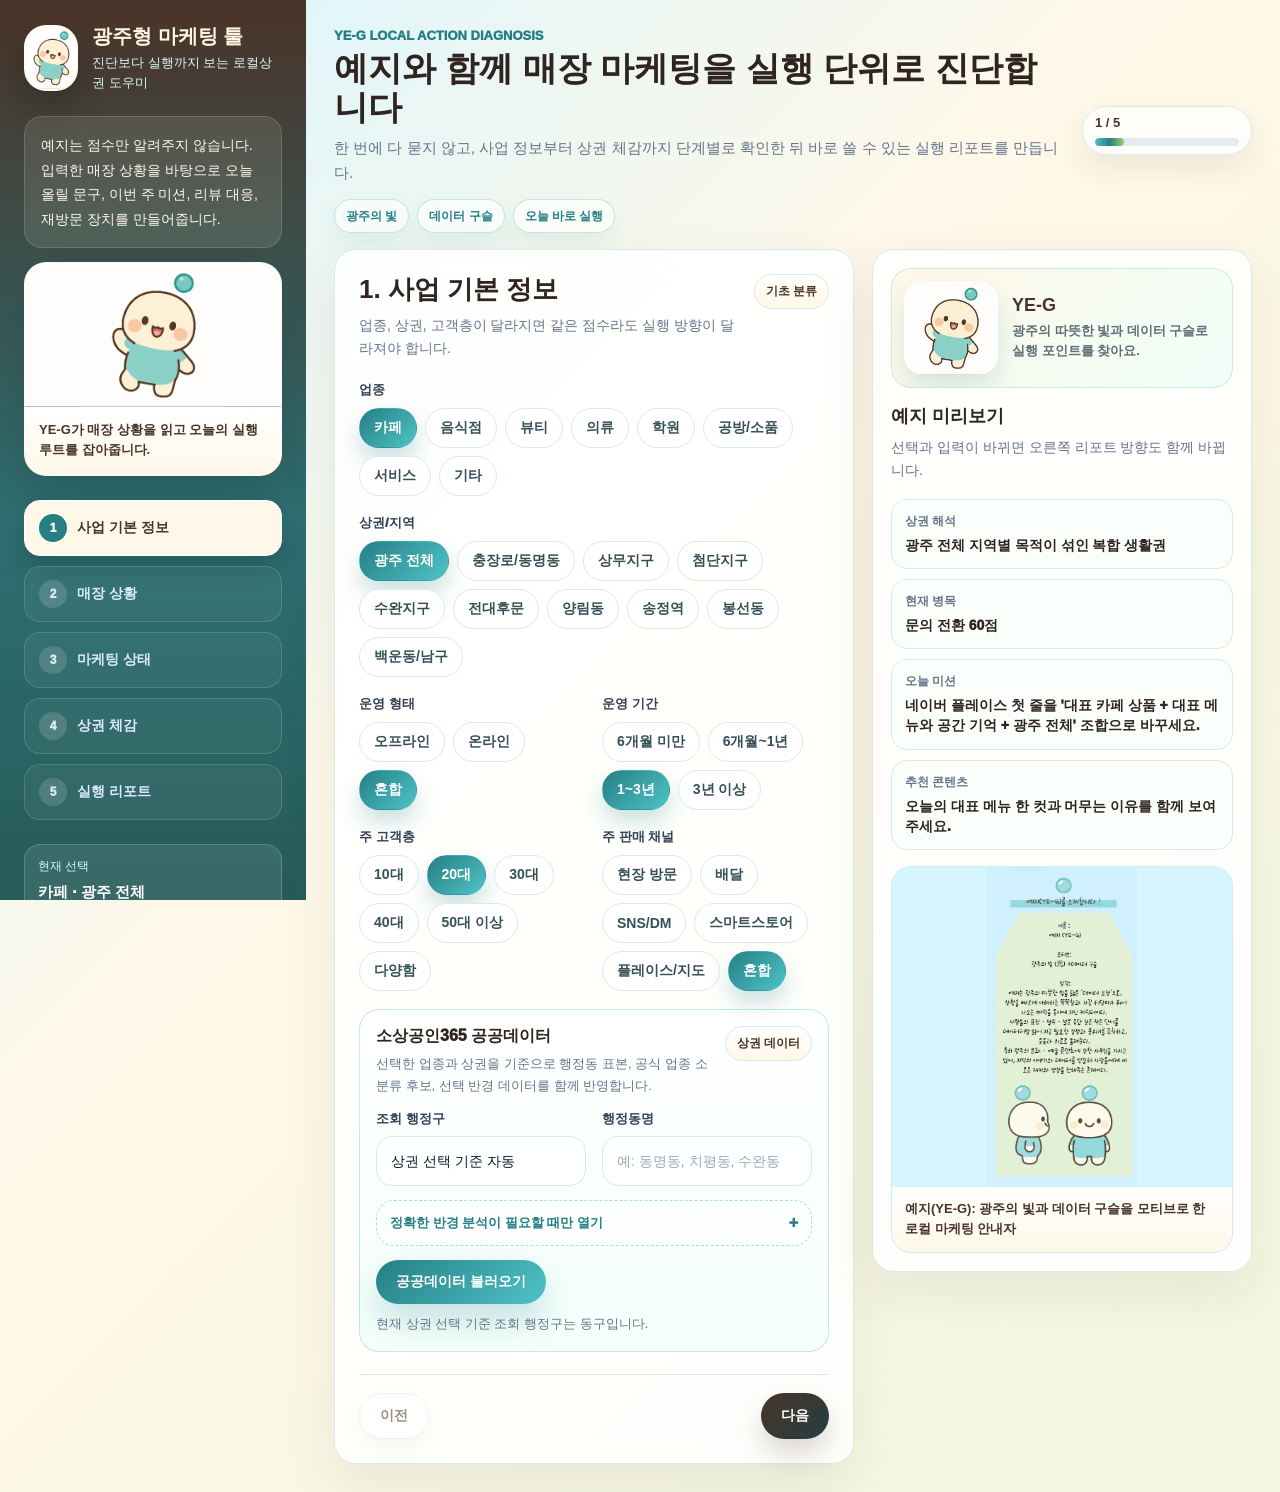
==== index.html @ 416a8399 "index.html" ====
<!DOCTYPE html>
<html lang="ko">
<head>
  <meta charset="UTF-8" />
  <meta name="viewport" content="width=device-width, initial-scale=1.0" />
  <title>예지 로컬 마케팅 진단</title>
  <style>
    :root{
      --ink:#2f241f;
      --text:#3a302b;
      --muted:#667982;
      --line:#d7ebea;
      --soft:#f9fffb;
      --soft2:#eaf7df;
      --accent:#4fc3c7;
      --accent-dark:#257f85;
      --cream:#fff1d5;
      --cream2:#fff8e8;
      --mint:#dff3ce;
      --sky:#d7f5ff;
      --brown:#4a3328;
      --peach:#ffd1ad;
      --blue:#2d6cdf;
      --green:#15803d;
      --amber:#b45309;
      --white:#ffffff;
    }
    *{box-sizing:border-box}
    html{scroll-behavior:smooth}
    body{
      margin:0;
      font-family:-apple-system,BlinkMacSystemFont,"Apple SD Gothic Neo","Pretendard","Noto Sans KR",sans-serif;
      color:var(--text);
      background:linear-gradient(135deg, var(--sky) 0%, var(--cream2) 42%, #f1f8df 100%);
    }
    button,input,textarea,select{font:inherit}
    button{cursor:pointer}
    .app{min-height:100vh;display:grid;grid-template-columns:306px 1fr}
    .side{
      position:sticky;
      top:0;
      height:100vh;
      padding:24px;
      background:linear-gradient(180deg, #4a3328 0%, #2d6f72 58%, #265b58 100%);
      color:#fff;
      overflow:auto;
    }
    .brand{display:flex;gap:14px;align-items:center}
    .avatar{
      width:66px;height:66px;border-radius:22px;
      display:grid;place-items:center;
      background:var(--cream);color:var(--brown);
      font-weight:950;font-size:18px;
      box-shadow:0 14px 34px rgba(0,0,0,.24);
      overflow:hidden;
      border:2px solid rgba(255,255,255,.72);
      position:relative;
    }
    .avatar img{width:100%;height:100%;object-fit:cover;object-position:center}
    .avatar span{position:absolute;width:1px;height:1px;overflow:hidden;clip:rect(0,0,0,0)}
    .brand-title{font-size:20px;font-weight:950;line-height:1.25;color:#fff7df}
    .brand-sub{margin-top:4px;color:#d9f9f7;font-size:13px;line-height:1.5}
    .side-note{
      margin-top:24px;
      padding:16px;
      border:1px solid rgba(255,255,255,.14);
      border-radius:18px;
      background:rgba(255,248,232,.1);
      color:#fff8e8;
      font-size:14px;
      line-height:1.75;
    }
    .side-character{
      margin-top:14px;
      border-radius:22px;
      background:rgba(255,255,255,.92);
      border:1px solid rgba(255,255,255,.58);
      box-shadow:0 18px 42px rgba(25,45,44,.2);
      overflow:hidden;
    }
    .side-character img{
      display:block;
      width:100%;
      aspect-ratio:16 / 9;
      object-fit:cover;
      object-position:center;
      background:var(--cream2);
    }
    .side-character-caption{
      padding:13px 14px 15px;
      color:var(--brown);
      font-size:13px;
      line-height:1.55;
      font-weight:850;
      background:linear-gradient(180deg, #fff, var(--cream2));
    }
    .steps{margin-top:24px;display:grid;gap:10px}
    .step-tab{
      width:100%;
      border:1px solid rgba(255,255,255,.14);
      background:rgba(255,255,255,.05);
      color:#dbeafe;
      border-radius:16px;
      padding:13px 14px;
      display:flex;
      align-items:center;
      gap:10px;
      text-align:left;
      transition:transform .2s ease, background .2s ease, border-color .2s ease, box-shadow .2s ease;
    }
    .step-tab:hover{transform:translateX(4px);border-color:rgba(255,255,255,.42)}
    .step-tab.active{
      background:var(--cream2);
      color:var(--brown);
      border-color:#fff;
      box-shadow:0 14px 28px rgba(0,0,0,.16);
    }
    .step-tab.done{border-color:rgba(190,242,100,.5)}
    .step-num{
      width:28px;height:28px;border-radius:50%;
      display:grid;place-items:center;
      background:rgba(255,255,255,.14);
      font-size:12px;font-weight:950;
      flex:0 0 auto;
    }
    .step-tab.active .step-num{background:var(--accent-dark);color:#fff}
    .step-name{font-weight:900;font-size:14px}
    .side-metric{margin-top:24px;display:grid;gap:10px}
    .mini-card{
      border:1px solid rgba(255,255,255,.18);
      background:rgba(255,255,255,.09);
      border-radius:16px;
      padding:13px;
    }
    .mini-label{font-size:12px;color:#d9f9f7}
    .mini-value{margin-top:6px;font-size:15px;font-weight:950;line-height:1.45}
    .main{padding:28px;min-width:0}
    .topbar{
      display:flex;
      align-items:center;
      justify-content:space-between;
      gap:16px;
      margin-bottom:16px;
    }
    .eyebrow{font-size:13px;font-weight:950;color:var(--accent-dark)}
    h1,h2,h3,p{margin:0}
    h1{margin-top:6px;font-size:34px;line-height:1.16;letter-spacing:0;color:var(--ink)}
    .top-desc{margin-top:8px;color:#64748b;line-height:1.65;font-size:15px}
    .hero-tags{margin-top:14px;display:flex;gap:8px;flex-wrap:wrap}
    .hero-tag{
      display:inline-flex;
      align-items:center;
      min-height:34px;
      border-radius:999px;
      border:1px solid rgba(79,195,199,.34);
      background:rgba(255,255,255,.58);
      color:var(--accent-dark);
      padding:7px 11px;
      font-size:12px;
      font-weight:950;
      box-shadow:0 10px 22px rgba(37,127,133,.08);
    }
    .progress{
      min-width:170px;
      border:1px solid var(--line);
      border-radius:999px;
      background:rgba(255,255,255,.78);
      padding:8px 12px;
      color:var(--brown);
      font-size:13px;
      font-weight:900;
      box-shadow:0 14px 30px rgba(47,36,31,.08);
    }
    .bar{height:8px;background:#e5eaf2;border-radius:999px;overflow:hidden;margin-top:8px}
    .fill{
      height:100%;
      background:linear-gradient(90deg, var(--accent), var(--accent-dark), #9ccf73);
      border-radius:999px;
      transition:width .32s cubic-bezier(.2,.8,.2,1);
    }
    .stage{
      display:grid;
      grid-template-columns:minmax(0,1fr) 380px;
      gap:18px;
      align-items:start;
    }
    .panel{
      background:rgba(255,255,255,.88);
      border:1px solid var(--line);
      border-radius:22px;
      box-shadow:0 22px 54px rgba(47,36,31,.08);
      backdrop-filter:blur(14px);
    }
    .step-card{padding:24px}
    .step-card.page-pop{animation:panelPop .32s cubic-bezier(.2,.8,.2,1)}
    .step-page.from-forward{animation:stepForward .34s cubic-bezier(.2,.8,.2,1) both}
    .step-page.from-back{animation:stepBack .34s cubic-bezier(.2,.8,.2,1) both}
    .step-head{display:flex;align-items:flex-start;justify-content:space-between;gap:18px;margin-bottom:20px}
    .step-title{font-size:26px;line-height:1.2;letter-spacing:0;color:var(--ink)}
    .step-copy{margin-top:8px;color:#64748b;line-height:1.7;font-size:14px}
    .pill{
      display:inline-flex;align-items:center;justify-content:center;
      border:1px solid var(--line);
      border-radius:999px;
      background:linear-gradient(180deg, #fff, var(--cream2));
      color:var(--brown);
      padding:8px 11px;
      font-size:12px;
      font-weight:900;
      white-space:nowrap;
    }
    .grid{display:grid;grid-template-columns:1fr 1fr;gap:16px}
    .group{margin-top:18px}
    .group:first-child{margin-top:0}
    .label{font-size:13px;font-weight:950;color:#334155;margin-bottom:9px}
    .choices{display:flex;gap:8px;flex-wrap:wrap}
    .chip{
      border:1px solid var(--line);
      background:#fff;
      color:#365057;
      border-radius:999px;
      padding:10px 14px;
      font-size:14px;
      font-weight:900;
      transition:transform .18s ease, border-color .18s ease, background .18s ease, color .18s ease, box-shadow .18s ease;
    }
    .chip:hover{transform:translateY(-2px);border-color:var(--accent)}
    .chip.active{
      background:linear-gradient(135deg, var(--accent-dark), var(--accent));
      color:#fff;
      border-color:transparent;
      box-shadow:0 12px 22px rgba(37,127,133,.24);
    }
    .field{display:grid;gap:8px}
    .field.full{grid-column:1 / -1}
    .field label{font-size:13px;font-weight:950;color:#334155}
    .field input,.field textarea,.field select{
      width:100%;
      border:1px solid var(--line);
      border-radius:16px;
      color:#111827;
      background:rgba(255,255,255,.9);
      padding:13px 14px;
      outline:none;
      line-height:1.6;
      font-size:14px;
    }
    .field select{appearance:none}
    .field textarea{min-height:106px;resize:vertical}
    .field input:focus,.field textarea:focus,.field select:focus{border-color:var(--accent);box-shadow:0 0 0 4px rgba(79,195,199,.14)}
    .field input::placeholder,.field textarea::placeholder{color:#9aa8bb}
    .market-panel{
      grid-column:1 / -1;
      border:1px solid rgba(79,195,199,.34);
      border-radius:20px;
      background:linear-gradient(180deg, #fff, #f4fffb);
      padding:16px;
      display:grid;
      gap:14px;
    }
    .market-head{
      display:flex;
      justify-content:space-between;
      align-items:flex-start;
      gap:14px;
    }
    .market-title{font-size:16px;font-weight:950;color:var(--ink)}
    .market-copy{margin-top:6px;color:#64748b;font-size:13px;line-height:1.65}
    .market-actions{display:flex;gap:10px;align-items:center;flex-wrap:wrap}
    .market-status{color:#64748b;font-size:13px;line-height:1.6}
    .market-summary{
      display:none;
      border:1px solid var(--line);
      border-radius:18px;
      background:#fff;
      padding:14px;
    }
    .market-summary.show{display:block}
    .market-stats{display:grid;grid-template-columns:repeat(4,1fr);gap:10px}
    .market-stat{
      border:1px solid var(--line);
      border-radius:16px;
      padding:12px;
      background:#fbfffb;
    }
    .market-stat .k{font-size:12px;color:#64748b;font-weight:850}
    .market-stat .v{margin-top:5px;color:var(--ink);font-size:18px;font-weight:950}
    .market-detail{margin-top:12px;color:#334155;font-size:13px;line-height:1.75}
    .market-tags{margin-top:10px;display:flex;gap:8px;flex-wrap:wrap}
    .market-tag{
      border:1px solid rgba(79,195,199,.36);
      border-radius:999px;
      background:#effdf9;
      color:#275c61;
      padding:7px 10px;
      font-size:12px;
      font-weight:900;
    }
    .advanced-market{
      border:1px dashed rgba(79,195,199,.5);
      border-radius:18px;
      background:rgba(255,255,255,.62);
      padding:13px;
    }
    .advanced-market summary{
      cursor:pointer;
      color:var(--accent-dark);
      font-size:13px;
      font-weight:950;
      list-style:none;
    }
    .advanced-market summary::-webkit-details-marker{display:none}
    .advanced-market summary::after{content:"+";float:right;font-size:16px}
    .advanced-market[open] summary::after{content:"-"}
    .advanced-market .grid{margin-top:12px}
    .question-list{display:grid;gap:12px}
    .question{
      border:1px solid var(--line);
      border-radius:18px;
      padding:16px;
      background:linear-gradient(180deg, #fff, #fbfffb);
      transition:transform .18s ease, box-shadow .18s ease, border-color .18s ease;
    }
    .question:hover{transform:translateY(-2px);border-color:rgba(79,195,199,.52);box-shadow:0 12px 24px rgba(37,127,133,.08)}
    .question p{font-weight:900;color:var(--ink);font-size:14px;line-height:1.55}
    .scale{display:grid;grid-template-columns:repeat(5,1fr);gap:8px;margin-top:12px}
    .scale button{
      border:1px solid var(--line);
      border-radius:14px;
      background:#fbfffb;
      color:#475569;
      padding:10px 6px;
      font-size:12px;
      font-weight:850;
      transition:transform .16s ease, background .16s ease, color .16s ease, border-color .16s ease;
    }
    .scale button:hover{transform:translateY(-2px);border-color:var(--accent)}
    .scale .n{display:block;font-size:16px;color:var(--ink);font-weight:950;margin-bottom:3px}
    .scale button.active{background:var(--brown);border-color:var(--brown);color:#fff}
    .scale button.active .n{color:#fff}
    .nav{
      margin-top:22px;
      display:flex;
      justify-content:space-between;
      gap:10px;
      border-top:1px solid var(--line);
      padding-top:18px;
    }
    .btn{
      border:none;
      border-radius:999px;
      padding:13px 20px;
      background:linear-gradient(135deg, var(--brown), #243f42);
      color:#fff;
      font-weight:950;
      font-size:14px;
      box-shadow:0 14px 28px rgba(74,51,40,.2);
      transition:transform .18s ease, box-shadow .18s ease, filter .18s ease;
    }
    .btn:hover{transform:translateY(-2px);box-shadow:0 18px 34px rgba(37,127,133,.2);filter:saturate(1.05)}
    .btn:active{transform:translateY(0) scale(.98)}
    .btn.secondary{background:#fff;color:var(--brown);border:1px solid var(--line);box-shadow:0 10px 24px rgba(47,36,31,.08)}
    .btn.blue{background:linear-gradient(135deg, var(--accent-dark), var(--accent));box-shadow:0 16px 34px rgba(37,127,133,.24)}
    .btn:disabled{opacity:.55;cursor:not-allowed}
    .preview{position:sticky;top:26px;padding:18px}
    .preview-character{
      display:grid;
      grid-template-columns:94px 1fr;
      gap:14px;
      align-items:center;
      padding:12px;
      border-radius:20px;
      background:linear-gradient(135deg, var(--cream2), #f0fff9);
      border:1px solid rgba(79,195,199,.28);
      margin-bottom:16px;
      overflow:hidden;
    }
    .preview-character img{
      width:94px;
      height:94px;
      border-radius:20px;
      object-fit:cover;
      background:#fff;
      box-shadow:0 14px 28px rgba(37,127,133,.16);
      animation:yejiFloat 3.2s ease-in-out infinite;
    }
    .preview-character strong{display:block;color:var(--brown);font-size:18px}
    .preview-character span{display:block;margin-top:5px;color:#5d6f75;font-size:13px;line-height:1.55;font-weight:800}
    .preview h3{font-size:18px;color:var(--ink)}
    .preview p{margin-top:8px;color:#64748b;font-size:14px;line-height:1.65}
    .preview-list{margin-top:16px;display:grid;gap:10px}
    .preview-item{
      border:1px solid var(--line);
      background:#fbfffb;
      border-radius:16px;
      padding:13px;
      transition:transform .18s ease, border-color .18s ease, background .18s ease;
    }
    .preview-item:hover{transform:translateY(-2px);border-color:var(--accent);background:#fff}
    .preview-item .k{font-size:12px;color:#64748b;font-weight:850}
    .preview-item .v{margin-top:5px;font-size:14px;color:var(--ink);font-weight:950;line-height:1.45}
    .intro-shot{
      margin-top:16px;
      border-radius:20px;
      overflow:hidden;
      border:1px solid rgba(79,195,199,.28);
      background:#fff;
    }
    .intro-shot img{
      display:block;
      width:100%;
      height:320px;
      object-fit:contain;
      object-position:center;
      background:#d7f5ff;
    }
    .intro-shot-caption{
      padding:12px 13px;
      background:linear-gradient(180deg, #fff, var(--cream2));
      color:var(--brown);
      font-size:13px;
      font-weight:900;
      line-height:1.55;
    }
    .result-wrap{display:grid;gap:14px}
    .result-hero{
      background:linear-gradient(135deg, #4a3328 0%, #277a7e 100%);
      color:#fff;
      border-radius:22px;
      padding:22px;
      display:grid;
      grid-template-columns:1fr auto auto;
      gap:18px;
      align-items:start;
      overflow:hidden;
    }
    .result-label{font-size:13px;color:#d8ffff;font-weight:850}
    .result-type{margin-top:8px;font-size:30px;font-weight:950;letter-spacing:0;line-height:1.2}
    .result-summary{margin-top:10px;color:#fff8e8;line-height:1.75;font-size:15px}
    .result-character{
      width:118px;
      height:118px;
      border-radius:26px;
      object-fit:cover;
      background:#fff;
      border:2px solid rgba(255,255,255,.5);
      box-shadow:0 18px 40px rgba(0,0,0,.2);
      animation:yejiFloat 3.4s ease-in-out infinite;
    }
    .scorebox{
      min-width:112px;
      border:1px solid rgba(255,255,255,.16);
      border-radius:20px;
      padding:14px;
      text-align:center;
      background:rgba(255,248,232,.14);
    }
    .scorebox .small{font-size:12px;color:#cbd5e1}
    .scorebox .big{font-size:36px;font-weight:950;margin-top:4px}
    .report-grid{display:grid;grid-template-columns:1fr 1fr;gap:14px}
    .report-card{
      border:1px solid var(--line);
      border-radius:20px;
      background:rgba(255,255,255,.9);
      padding:18px;
      animation:cardRise .38s ease both;
    }
    .report-card.full{grid-column:1 / -1}
    .report-title{font-size:16px;font-weight:950;color:var(--ink)}
    .report-body{margin-top:10px;color:#334155;font-size:14px;line-height:1.85}
    .action-list{display:grid;gap:10px;margin-top:12px}
    .action{
      display:grid;
      grid-template-columns:34px 1fr;
      gap:11px;
      align-items:start;
      padding:13px;
      border-radius:16px;
      background:linear-gradient(180deg, #fff, #fbfffb);
      border:1px solid var(--line);
    }
    .num{
      width:34px;height:34px;border-radius:50%;
      display:grid;place-items:center;
      background:var(--accent-dark);color:#fff;font-weight:950;font-size:13px;
    }
    .action p{color:#334155;font-size:14px;line-height:1.7;margin:0}
    .kpi-grid{display:grid;grid-template-columns:1fr 1fr;gap:10px;margin-top:12px}
    .kpi-card{
      border:1px solid var(--line);
      border-radius:16px;
      background:linear-gradient(180deg, #fff, #fbfffb);
      padding:13px;
    }
    .kpi-card .name{font-size:14px;font-weight:950;color:var(--ink)}
    .kpi-card .desc{margin-top:6px;font-size:12px;line-height:1.55;color:#64748b}
    .copy-box{
      margin-top:10px;
      border:1px solid rgba(79,195,199,.34);
      background:#effdf9;
      color:#275c61;
      border-radius:16px;
      padding:14px;
      font-size:14px;
      line-height:1.75;
      white-space:pre-line;
    }
    .ai-output{
      margin-top:14px;
      border:1px solid var(--line);
      border-radius:18px;
      background:#fbfffb;
      padding:16px;
      color:#334155;
      font-size:14px;
      line-height:1.85;
      white-space:pre-line;
    }
    .ai-output:empty{display:none}
    .ai-status{margin-top:10px;color:#64748b;font-size:13px;line-height:1.6}
    .report-actions{
      display:flex;
      gap:10px;
      flex-wrap:wrap;
      align-items:center;
      margin:14px 0;
    }
    .report-output-mode{
      display:flex;
      align-items:center;
      gap:8px;
      border:1px solid var(--line);
      border-radius:999px;
      background:#fff;
      padding:8px 10px 8px 14px;
      color:#334155;
      font-size:13px;
      font-weight:900;
    }
    .report-output-mode select{
      border:none;
      outline:none;
      background:transparent;
      color:var(--ink);
      font-weight:950;
    }
    .report-action-status{font-size:13px;color:#64748b;line-height:1.6}
    .print-report-text{display:none}
    .hidden{display:none}
    @keyframes yejiFloat{
      0%,100%{transform:translateY(0)}
      50%{transform:translateY(-7px)}
    }
    @keyframes stepForward{
      from{opacity:0;transform:translateX(18px) translateY(8px)}
      to{opacity:1;transform:translateX(0) translateY(0)}
    }
    @keyframes stepBack{
      from{opacity:0;transform:translateX(-18px) translateY(8px)}
      to{opacity:1;transform:translateX(0) translateY(0)}
    }
    @keyframes panelPop{
      0%{transform:scale(.992)}
      100%{transform:scale(1)}
    }
    @keyframes cardRise{
      from{opacity:0;transform:translateY(10px)}
      to{opacity:1;transform:translateY(0)}
    }
    @media (prefers-reduced-motion: reduce){
      *,*::before,*::after{
        animation-duration:.01ms !important;
        animation-iteration-count:1 !important;
        scroll-behavior:auto !important;
        transition-duration:.01ms !important;
      }
    }
    @media (max-width:1120px){
      .app{grid-template-columns:1fr}
      .side{position:relative;height:auto}
      .stage{grid-template-columns:1fr}
      .preview{position:relative;top:auto}
      .intro-shot img{height:260px}
    }
    @media (max-width:720px){
      .main{padding:16px}
      .topbar,.step-head,.result-hero{display:block}
      .progress,.scorebox{margin-top:14px}
      .result-character{margin-top:14px;width:96px;height:96px}
      .preview-character{grid-template-columns:78px 1fr}
      .preview-character img{width:78px;height:78px}
      .intro-shot img{height:220px}
      .grid,.report-grid,.kpi-grid,.market-stats{grid-template-columns:1fr}
      .field.full,.report-card.full{grid-column:auto}
      .scale{grid-template-columns:1fr}
      h1{font-size:26px}
      .result-type{font-size:24px}
    }
    @media print{
      body{background:#fff}
      .side,.topbar,.preview,.nav,.report-actions,.ai-status{display:none !important}
      .app,.stage{display:block}
      .main{padding:0}
      .panel,.report-card,.result-hero{box-shadow:none;border-color:#cbd5e1}
      .step-card{padding:0;border:none}
      .step-page.hidden{display:none !important}
      .result-wrap{gap:10px}
      .report-grid{grid-template-columns:1fr}
      .report-card.full,.report-card{grid-column:auto;break-inside:avoid}
      .result-character{display:none}
      body.print-text-mode .result-wrap{display:none !important}
      body.print-text-mode .print-report-text{
        display:block !important;
        white-space:pre-wrap;
        font-family:-apple-system,BlinkMacSystemFont,"Apple SD Gothic Neo","Pretendard","Noto Sans KR",sans-serif;
        color:#111827;
        font-size:13px;
        line-height:1.7;
      }
    }
  </style>
</head>
<body>
  <div class="app">
    <aside class="side">
      <div class="brand">
        <div class="avatar">
          <img src="assets/ye-g-character.gif" alt="" />
          <span>예지</span>
        </div>
        <div>
          <div class="brand-title">광주형 마케팅 툴</div>
          <div class="brand-sub">진단보다 실행까지 보는 로컬상권 도우미</div>
        </div>
      </div>
      <div class="side-note">
        예지는 점수만 알려주지 않습니다. 입력한 매장 상황을 바탕으로 오늘 올릴 문구, 이번 주 미션, 리뷰 대응, 재방문 장치를 만들어줍니다.
      </div>
      <div class="side-character">
        <img src="assets/ye-g-character.gif" alt="예지 캐릭터" />
        <div class="side-character-caption">YE-G가 매장 상황을 읽고 오늘의 실행 루트를 잡아줍니다.</div>
      </div>
      <div id="stepTabs" class="steps"></div>
      <div class="side-metric">
        <div class="mini-card">
          <div class="mini-label">현재 선택</div>
          <div id="sideProfile" class="mini-value">카페 · 광주 전체</div>
        </div>
        <div class="mini-card">
          <div class="mini-label">예상 병목</div>
          <div id="sideBottleneck" class="mini-value">브랜딩 증거 부족</div>
        </div>
      </div>
    </aside>

    <main class="main">
      <div class="topbar">
        <div>
          <div class="eyebrow">YE-G LOCAL ACTION DIAGNOSIS</div>
          <h1>예지와 함께 매장 마케팅을 실행 단위로 진단합니다</h1>
          <p class="top-desc">한 번에 다 묻지 않고, 사업 정보부터 상권 체감까지 단계별로 확인한 뒤 바로 쓸 수 있는 실행 리포트를 만듭니다.</p>
          <div class="hero-tags">
            <span class="hero-tag">광주의 빛</span>
            <span class="hero-tag">데이터 구슬</span>
            <span class="hero-tag">오늘 바로 실행</span>
          </div>
        </div>
        <div class="progress">
          <span id="progressText">1 / 5</span>
          <div class="bar"><div id="progressFill" class="fill" style="width:20%"></div></div>
        </div>
      </div>

      <div class="stage">
        <section class="panel step-card">
          <div id="stepBasic" class="step-page">
            <div class="step-head">
              <div>
                <h2 class="step-title">1. 사업 기본 정보</h2>
                <p class="step-copy">업종, 상권, 고객층이 달라지면 같은 점수라도 실행 방향이 달라져야 합니다.</p>
              </div>
              <span class="pill">기초 분류</span>
            </div>
            <div class="group">
              <div class="label">업종</div>
              <div class="choices" data-choice="industry"></div>
            </div>
            <div class="group">
              <div class="label">상권/지역</div>
              <div class="choices" data-choice="region"></div>
            </div>
            <div class="grid group">
              <div>
                <div class="label">운영 형태</div>
                <div class="choices" data-choice="operationType"></div>
              </div>
              <div>
                <div class="label">운영 기간</div>
                <div class="choices" data-choice="businessYear"></div>
              </div>
            </div>
            <div class="grid group">
              <div>
                <div class="label">주 고객층</div>
                <div class="choices" data-choice="customerGroup"></div>
              </div>
              <div>
                <div class="label">주 판매 채널</div>
                <div class="choices" data-choice="salesChannel"></div>
              </div>
            </div>
            <div class="market-panel group">
              <div class="market-head">
                <div>
                  <div class="market-title">소상공인365 공공데이터</div>
                  <div class="market-copy">선택한 업종과 상권을 기준으로 행정동 표본, 공식 업종 소분류 후보, 선택 반경 데이터를 함께 반영합니다.</div>
                </div>
                <span class="pill">상권 데이터</span>
              </div>
              <div class="grid">
                <div class="field">
                  <label for="marketDistrict">조회 행정구</label>
                  <select id="marketDistrict">
                    <option value="auto">상권 선택 기준 자동</option>
                    <option value="동구">동구</option>
                    <option value="서구">서구</option>
                    <option value="남구">남구</option>
                    <option value="북구">북구</option>
                    <option value="광산구">광산구</option>
                  </select>
                </div>
                <div class="field">
                  <label for="marketDong">행정동명</label>
                  <input id="marketDong" type="text" placeholder="예: 동명동, 치평동, 수완동" />
                </div>
              </div>
              <details class="advanced-market">
                <summary>정확한 반경 분석이 필요할 때만 열기</summary>
                <div class="grid">
                  <div class="field">
                    <label for="marketLongitude">경도</label>
                    <input id="marketLongitude" type="text" inputmode="decimal" placeholder="예: 126.9231" />
                  </div>
                  <div class="field">
                    <label for="marketLatitude">위도</label>
                    <input id="marketLatitude" type="text" inputmode="decimal" placeholder="예: 35.1495" />
                  </div>
                  <div class="field">
                    <label for="marketRadius">반경</label>
                    <select id="marketRadius">
                      <option value="300">300m</option>
                      <option value="500" selected>500m</option>
                      <option value="1000">1km</option>
                      <option value="1500">1.5km</option>
                    </select>
                  </div>
                </div>
              </details>
              <div class="market-actions">
                <button id="marketLoadBtn" type="button" class="btn blue">공공데이터 불러오기</button>
                <div id="marketStatus" class="market-status">Vercel 환경변수 연결 후 조회할 수 있습니다.</div>
              </div>
              <div id="marketSummary" class="market-summary"></div>
            </div>
          </div>

          <div id="stepContext" class="step-page hidden">
            <div class="step-head">
              <div>
                <h2 class="step-title">2. 매장 상황 입력</h2>
                <p class="step-copy">여기가 차별화의 재료입니다. 빈칸이 많으면 AI도 뻔한 조언을 할 수밖에 없습니다.</p>
              </div>
              <span class="pill">실행 재료</span>
            </div>
            <div class="grid">
              <div class="field">
                <label for="contextProduct">대표 상품/서비스</label>
                <input id="contextProduct" type="text" placeholder="예: 아인슈페너, 점심 백반, 속눈썹 펌" />
              </div>
              <div class="field">
                <label for="contextStrength">매장 강점</label>
                <input id="contextStrength" type="text" placeholder="예: 조용한 분위기, 빠른 응대, 재료 신선도" />
              </div>
              <div class="field full">
                <label for="contextProblem">지금 가장 답답한 문제</label>
                <textarea id="contextProblem" placeholder="예: 플레이스 조회는 있는데 방문이 적음, SNS 반응은 있는데 문의가 안 옴"></textarea>
              </div>
              <div class="field">
                <label for="contextCompetitor">주변 상황 체감</label>
                <select id="contextCompetitor">
                  <option value="주변 상황은 잘 모르겠어요">주변 상황은 잘 모르겠어요</option>
                  <option value="비슷한 가게가 많은 것 같아요">비슷한 가게가 많은 것 같아요</option>
                  <option value="가격 경쟁이 있는 것 같아요">가격 경쟁이 있는 것 같아요</option>
                  <option value="새 가게가 자주 생기는 것 같아요">새 가게가 자주 생기는 것 같아요</option>
                  <option value="유동인구가 줄어든 것 같아요">유동인구가 줄어든 것 같아요</option>
                  <option value="우리만의 차이가 잘 안 보여요">우리만의 차이가 잘 안 보여요</option>
                </select>
              </div>
              <div class="field">
                <label for="contextPromotion">현재 홍보 방식</label>
                <input id="contextPromotion" type="text" placeholder="예: 인스타 게시물, 네이버 플레이스, 전단지" />
              </div>
              <div class="field full">
                <label for="contextGoal">가장 바꾸고 싶은 것</label>
                <select id="contextGoal">
                  <option value="무엇부터 해야 할지 모르겠어요">무엇부터 해야 할지 모르겠어요</option>
                  <option value="방문 손님을 늘리고 싶어요">방문 손님을 늘리고 싶어요</option>
                  <option value="문의/예약을 늘리고 싶어요">문의/예약을 늘리고 싶어요</option>
                  <option value="리뷰를 늘리고 싶어요">리뷰를 늘리고 싶어요</option>
                  <option value="재방문을 늘리고 싶어요">재방문을 늘리고 싶어요</option>
                  <option value="대표 상품을 더 알리고 싶어요">대표 상품을 더 알리고 싶어요</option>
                  <option value="평일이나 비수기 매출을 보완하고 싶어요">평일이나 비수기 매출을 보완하고 싶어요</option>
                </select>
              </div>
            </div>
          </div>

          <div id="stepMarketing" class="step-page hidden">
            <div class="step-head">
              <div>
                <h2 class="step-title">3. 마케팅 상태 체크</h2>
                <p class="step-copy">검색, 콘텐츠, 전환, 리뷰, 재방문 장치가 실제로 돌아가는지 확인합니다.</p>
              </div>
              <span class="pill">마케팅 엔진</span>
            </div>
            <div id="marketingQuestions" class="question-list"></div>
          </div>

          <div id="stepLocal" class="step-page hidden">
            <div class="step-head">
              <div>
                <h2 class="step-title">4. 상권 체감 체크</h2>
                <p class="step-copy">광주 로컬상권에서는 위치, 시간대, 경쟁 밀도, 현장 가시성이 결과를 크게 바꿉니다.</p>
              </div>
              <span class="pill">로컬 맥락</span>
            </div>
            <div id="localQuestions" class="question-list"></div>
          </div>

          <div id="stepResult" class="step-page hidden">
            <div class="step-head">
              <div>
                <h2 class="step-title">5. 예지 실행 리포트</h2>
                <p class="step-copy">점수보다 중요한 것은 오늘 바로 바꿀 수 있는 문구, 미션, 지표입니다.</p>
              </div>
              <span class="pill">실행안 출력</span>
            </div>
            <div class="result-wrap">
              <div class="result-hero">
                <div>
                  <div class="result-label">예지 진단 유형</div>
                  <div id="resultType" class="result-type">로컬 증거 부족형</div>
                  <div id="resultSummary" class="result-summary">상권과 고객층에 맞는 실행 방향을 정리하는 중입니다.</div>
                  <div id="resultSegment" class="pill" style="margin-top:12px;background:rgba(255,255,255,.1);color:#fff;border-color:rgba(255,255,255,.2)">광주 전체 · 카페</div>
                </div>
                <div class="scorebox">
                  <div class="small">실행 준비도</div>
                  <div id="resultScore" class="big">0</div>
                </div>
                <img class="result-character" src="assets/ye-g-character.gif" alt="예지 캐릭터" />
              </div>
              <div class="report-actions">
                <label class="report-output-mode" for="reportExportMode">
                  출력 범위
                  <select id="reportExportMode">
                    <option value="full">전체 리포트</option>
                    <option value="action">실행안만</option>
                    <option value="ai">AI 확장 리포트</option>
                  </select>
                </label>
                <button id="printReportBtn" type="button" class="btn secondary">리포트 저장/인쇄</button>
                <button id="copyReportBtn" type="button" class="btn secondary">리포트 복사</button>
                <button id="downloadReportBtn" type="button" class="btn secondary">텍스트 다운로드</button>
                <span id="reportActionStatus" class="report-action-status"></span>
              </div>

              <div class="report-grid">
                <div class="report-card full">
                  <div class="report-title">예지의 핵심 판단</div>
                  <div id="resultInsight" class="report-body"></div>
                </div>
                <div class="report-card">
                  <div class="report-title">잡아야 할 한 줄 포지션</div>
                  <div id="positionBox" class="copy-box"></div>
                </div>
                <div class="report-card">
                  <div class="report-title">오늘 바로 쓸 문구</div>
                  <div id="copyBox" class="copy-box"></div>
                </div>
                <div class="report-card full">
                  <div class="report-title">이번 주 실행 미션</div>
                  <div id="actionsBox" class="action-list"></div>
                </div>
                <div class="report-card full">
                  <div class="report-title">추천 KPI</div>
                  <div id="kpiBox" class="kpi-grid"></div>
                </div>
                <div class="report-card full">
                  <div class="report-title">공공데이터 상권 근거</div>
                  <div id="marketResultBox" class="report-body">소상공인365 데이터를 불러오면 동일 업종 밀도와 주요 업종 분포가 여기에 반영됩니다.</div>
                </div>
                <div class="report-card full">
                  <div class="report-title">AI로 더 날카롭게 확장</div>
                  <div class="report-body">예지가 만든 실행 리포트를 바탕으로 플레이스 문구, SNS 콘텐츠, 리뷰 답글, 7일 실행표를 더 구체화합니다.</div>
                  <button id="aiGenerateBtn" type="button" class="btn blue" style="margin-top:12px">예지 AI 리포트 생성</button>
                  <div id="aiStatus" class="ai-status">Vercel API 키가 연결되어 있으면 실제 AI 리포트가 생성됩니다.</div>
                  <div id="aiOutput" class="ai-output"></div>
                </div>
              </div>
            </div>
            <pre id="printReportText" class="print-report-text"></pre>
          </div>

          <div class="nav">
            <button id="prevBtn" type="button" class="btn secondary">이전</button>
            <button id="nextBtn" type="button" class="btn">다음</button>
          </div>
        </section>

        <aside class="panel preview">
          <div class="preview-character">
            <img src="assets/ye-g-character.gif" alt="예지 캐릭터" />
            <div>
              <strong>YE-G</strong>
              <span>광주의 따뜻한 빛과 데이터 구슬로 실행 포인트를 찾아요.</span>
            </div>
          </div>
          <h3>예지 미리보기</h3>
          <p>선택과 입력이 바뀌면 오른쪽 리포트 방향도 함께 바뀝니다.</p>
          <div class="preview-list">
            <div class="preview-item">
              <div class="k">상권 해석</div>
              <div id="previewRegion" class="v">광주 전체 복합 생활권</div>
            </div>
            <div class="preview-item">
              <div class="k">현재 병목</div>
              <div id="previewBottleneck" class="v">브랜딩 증거 부족</div>
            </div>
            <div class="preview-item">
              <div class="k">오늘 미션</div>
              <div id="previewMission" class="v">대표 상품을 한 문장으로 고정하기</div>
            </div>
            <div class="preview-item">
              <div class="k">추천 콘텐츠</div>
              <div id="previewContent" class="v">대표 상품 사진 + 방문 이유</div>
            </div>
          </div>
          <div class="intro-shot">
            <img src="assets/ye-g-intro.png" alt="예지 캐릭터 소개" />
            <div class="intro-shot-caption">예지(YE-G): 광주의 빛과 데이터 구슬을 모티브로 한 로컬 마케팅 안내자</div>
          </div>
        </aside>
      </div>
    </main>
  </div>

  <script>
    const steps = [
      {id:"stepBasic", name:"사업 기본 정보"},
      {id:"stepContext", name:"매장 상황"},
      {id:"stepMarketing", name:"마케팅 상태"},
      {id:"stepLocal", name:"상권 체감"},
      {id:"stepResult", name:"실행 리포트"}
    ];

    const scaleLabels = ["약함","부족","보통","좋음","강함"];
    let currentStep = 0;
    let currentDiagnosis = null;
    let marketData = null;

    const profile = {
      industry:"카페",
      region:"광주 전체",
      operationType:"혼합",
      businessYear:"1~3년",
      customerGroup:"20대",
      salesChannel:"혼합"
    };

    const regionDistrictMap = {
      "충장로/동명동":"동구",
      "상무지구":"서구",
      "첨단지구":"광산구",
      "수완지구":"광산구",
      "전대후문":"북구",
      "양림동":"남구",
      "송정역":"광산구",
      "봉선동":"남구",
      "백운동/남구":"남구"
    };

    const regionDongMap = {
      "충장로/동명동":"동명동",
      "상무지구":"치평동",
      "첨단지구":"첨단1동",
      "수완지구":"수완동",
      "전대후문":"용봉동",
      "양림동":"양림동",
      "송정역":"송정동",
      "봉선동":"봉선동",
      "백운동/남구":"백운1동"
    };

    const choiceOptions = {
      industry:["카페","음식점","뷰티","의류","학원","공방/소품","서비스","기타"],
      region:["광주 전체","충장로/동명동","상무지구","첨단지구","수완지구","전대후문","양림동","송정역","봉선동","백운동/남구"],
      operationType:["오프라인","온라인","혼합"],
      businessYear:["6개월 미만","6개월~1년","1~3년","3년 이상"],
      customerGroup:["10대","20대","30대","40대","50대 이상","다양함"],
      salesChannel:["현장 방문","배달","SNS/DM","스마트스토어","플레이스/지도","혼합"]
    };

    const regionGuides = {
      "광주 전체": {type:"복합 생활권", audience:"지역별 고객 흐름이 다른 잠재 고객", tension:"상권별 메시지를 나누지 않으면 결과가 흐려집니다.", proof:"지역별 문의/저장/방문 전환", mission:"상권별 대표 고객을 하나로 좁혀 첫 메시지를 분리하세요.", content:"지역별 방문 이유 비교 콘텐츠"},
      "충장로/동명동": {type:"문화·보행 상권", audience:"걷다가 저장하고 비교하는 20대 방문객", tension:"예쁜 공간은 많아서 사진만으로는 기억되기 어렵습니다.", proof:"지도 저장, 사진 리뷰, SNS 저장", mission:"입구와 첫 사진에서 이 매장만의 방문 이유를 3초 안에 보이게 하세요.", content:"대표 장면 3컷 + 방문 이유 릴스"},
      "상무지구": {type:"업무·회식 상권", audience:"점심·퇴근 후 빠르게 고르는 직장인", tension:"선택 시간이 짧아 메뉴와 예약 정보가 흐리면 바로 넘어갑니다.", proof:"전화 문의, 예약 클릭, 시간대별 매출", mission:"점심/저녁/회식 중 하나를 골라 첫 문구와 메뉴 구성을 분리하세요.", content:"상황별 추천 메뉴 카드뉴스"},
      "첨단지구": {type:"직주근접 상권", audience:"근처에서 반복 이용할 이유를 찾는 직장인·주거 고객", tension:"한 번 방문보다 생활 루틴 안에 들어가는 이유가 중요합니다.", proof:"재방문 수, 퇴근 시간대 반응, 플레이스 저장", mission:"퇴근 후/주말/가족 방문 중 하나의 루틴을 잡아 혜택을 설계하세요.", content:"퇴근 후 들르는 이유 콘텐츠"},
      "수완지구": {type:"주거·가족 상권", audience:"후기와 신뢰를 보고 고르는 가족·생활 고객", tension:"신뢰 증거가 부족하면 가까워도 선택받기 어렵습니다.", proof:"만족 후기, 가족 단위 문의, 재방문 혜택 사용", mission:"가족·생활 고객이 안심할 근거를 후기와 안내 문구에 먼저 배치하세요.", content:"가족/생활 고객 후기 묶음"},
      "전대후문": {type:"대학가 상권", audience:"가격, 재미, 친구 추천에 빠르게 반응하는 학생", tension:"혜택이 약하거나 공유할 이유가 없으면 유입이 금방 식습니다.", proof:"이벤트 참여, 숏폼 반응, 친구 태그", mission:"학생이 친구에게 보낼 만한 혜택과 짧은 문구를 먼저 만드세요.", content:"친구 태그형 이벤트 숏폼"},
      "양림동": {type:"문화·관광형 상권", audience:"목적 방문과 사진 기록을 원하는 방문객", tension:"공간 이야기가 없으면 다른 감성 공간 속에 묻힙니다.", proof:"사진 리뷰, 저장 수, 대표 콘텐츠 반응", mission:"공간의 장면, 상품, 이야기를 하나의 방문 이유로 묶으세요.", content:"공간 스토리 + 대표 상품 사진"},
      "송정역": {type:"교통·방문객 상권", audience:"짧은 시간 안에 검색으로 고르는 이동 고객", tension:"빠르게 이해되지 않으면 위치가 좋아도 선택이 어렵습니다.", proof:"길찾기, 검색 후 방문, 대표 상품 판매 비중", mission:"검색 첫 화면에서 대표 상품과 소요 시간을 바로 보이게 하세요.", content:"역에서 몇 분 + 바로 먹는 대표 메뉴"},
      "봉선동": {type:"주거·교육 상권", audience:"신뢰와 지속성을 보고 고르는 학부모·가족 고객", tension:"성과와 후기 증거가 약하면 상담 전환이 어렵습니다.", proof:"상담 문의, 학부모 후기, 재등록/재방문", mission:"후기, 과정, 결과를 상담 전 한눈에 보이게 정리하세요.", content:"학부모가 궁금한 3가지 답변 콘텐츠"},
      "백운동/남구": {type:"생활밀착 상권", audience:"가까운 곳에서 편하고 익숙한 선택을 원하는 근거리 고객", tension:"현장 접근성과 쉬운 설명이 약하면 단골화가 느립니다.", proof:"전화 문의, 현장 재방문, 지역 고객 후기", mission:"전화·방문 전 고객이 바로 이해할 쉬운 안내 문구를 정비하세요.", content:"동네 고객용 쉬운 안내 콘텐츠"}
    };

    const regionLenses = {
      "광주 전체": {base:"지역별 목적이 섞인 복합 생활권", caution:"광주 전체로 말하면 고객 상황이 넓어져 실행 문구가 흐려질 수 있습니다.", scenes:["생활권","목적 방문","온라인 검색"]},
      "충장로/동명동": {base:"보행·문화·체류 목적이 섞인 중심 상권", caution:"사진 감도만 앞세우면 같은 분위기의 점포 사이에서 차이가 약해질 수 있습니다.", scenes:["친구와 방문","데이트/모임","저장 후 목적 방문"]},
      "상무지구": {base:"업무·식사·야간 모임·생활 소비가 겹치는 복합 상권", caution:"직장인 상권 하나로 단정하면 업종별 구매 목적을 놓칠 수 있습니다.", scenes:["점심/퇴근 동선","저녁 모임","업무 중 빠른 비교","주말 생활 소비"]},
      "첨단지구": {base:"직주근접·신도시 생활·직장 수요가 겹치는 상권", caution:"퇴근 고객만 보면 가족/주말/전문 서비스 수요가 빠질 수 있습니다.", scenes:["퇴근 후 루틴","주거 생활 소비","가족/주말 방문","직장인 반복 이용"]},
      "수완지구": {base:"가족·생활·외식·교육 수요가 넓게 섞인 주거 상권", caution:"가족 고객만 보면 20~30대 개인 소비와 온라인 탐색 수요가 약해질 수 있습니다.", scenes:["가족 생활 소비","주말 외식/쇼핑","개인 취향 소비","후기 기반 선택"]},
      "전대후문": {base:"대학가·청년 소비·가성비·재미가 강한 상권", caution:"학생만 보면 교직원, 인근 주민, 취향 소비 고객을 놓칠 수 있습니다.", scenes:["친구 추천","짧은 체류","가격/혜택 비교","SNS 공유"]},
      "양림동": {base:"문화 산책·목적 방문·사진 기록 수요가 강한 상권", caution:"관광형 감성만 보면 재방문과 실제 구매 전환 장치가 약해질 수 있습니다.", scenes:["산책 동선","목적 방문","사진 기록","선물/체험"]},
      "송정역": {base:"교통·이동·방문객·근거리 생활 수요가 겹치는 상권", caution:"이동 고객만 보면 동네 반복 고객과 예약형 수요가 빠질 수 있습니다.", scenes:["짧은 시간 검색","이동 전후 구매","근거리 생활 이용","대표 상품 즉시 이해"]},
      "봉선동": {base:"교육·가족·주거 생활·프리미엄 소비가 섞인 상권", caution:"학부모만 보면 개인 취향 소비와 20~30대 생활 수요가 좁아질 수 있습니다.", scenes:["가족 신뢰","교육/상담","생활 편의","품질 비교"]},
      "백운동/남구": {base:"생활밀착·근거리 재방문·동네 신뢰가 중요한 상권", caution:"동네 단골만 보면 신규 고객이 검색에서 이해할 첫 문장이 부족해질 수 있습니다.", scenes:["근거리 방문","전화 문의","반복 이용","쉬운 안내"]}
    };

    const industryRegionAngles = {
      "카페": {choice:"대표 메뉴, 머무는 시간, 사진으로 남길 장면", risk:"공간 분위기만 말하면 메뉴 선택 이유가 약해집니다."},
      "음식점": {choice:"먹는 상황, 메뉴 결정 속도, 동행 목적", risk:"맛있다는 말만 있으면 많은 음식점 사이에서 비교 기준이 약합니다."},
      "뷰티": {choice:"시술 신뢰, 상담 과정, 유지 기간", risk:"전후 사진만 앞세우면 처음 방문하는 고객의 불안이 남습니다."},
      "의류": {choice:"입을 상황, 취향, 체형/스타일 제안", risk:"상권의 유동인구보다 고객이 어떤 날 입을 옷인지가 더 중요합니다."},
      "학원": {choice:"대상 학년, 상담 신뢰, 변화 사례", risk:"지역명보다 결과와 과정이 먼저 보이지 않으면 상담 전환이 약합니다."},
      "공방/소품": {choice:"선물 목적, 체험 장면, 취향 발견", risk:"예쁜 상품만 보이면 구매/예약해야 할 이유가 약합니다."},
      "서비스": {choice:"문제 해결 사례, 전문성 증거, 상담 진입 장벽", risk:"서비스 설명이 추상적이면 문의 전환이 늦어집니다."},
      "기타": {choice:"대표 이득, 이용 상황, 반복 접점", risk:"무엇을 얻는지 한 문장으로 보이지 않으면 선택이 미뤄집니다."}
    };

    const customerAngles = {
      "10대":"친구 추천, 가격 체감, 짧은 영상 반응",
      "20대":"취향 표현, 저장 가치, SNS 공유",
      "30대":"시간 효율, 품질 대비 가격, 후기 확인",
      "40대":"신뢰, 가족/업무 일정과의 맞음, 재방문 편의",
      "50대 이상":"쉬운 안내, 전화/현장 신뢰, 반복 이용 안정감",
      "다양함":"첫 방문자가 바로 이해할 대표 이용 상황"
    };

    const operationAngles = {
      "오프라인":"입구, 동선, 현장 안내, 직원 응대가 선택을 좌우합니다.",
      "온라인":"사진, 상세 설명, 문의 응답, 구매/예약 흐름이 선택을 좌우합니다.",
      "혼합":"현장에서 팔리는 이유와 온라인 첫 문장이 같아야 전환이 끊기지 않습니다."
    };

    const industryGuides = {
      "카페": {trigger:"대표 메뉴와 공간 기억", hook:"시그니처 메뉴가 왜 여기서 먹어야 하는지", copy:"오늘의 대표 메뉴 한 컷과 머무는 이유를 함께 보여주세요.", review:"방문한 시간대와 추천 메뉴를 물어보는 답글", event:"시그니처 메뉴 재방문 쿠폰", kpis:["지도 저장 수","시그니처 메뉴 판매 비중","사진 리뷰 수","재방문 쿠폰 사용 수"]},
      "음식점": {trigger:"메뉴 선택 편의와 재방문 이유", hook:"오늘 무엇을 먹을지 바로 고르게 하는 대표 메뉴", copy:"대표 메뉴, 가격, 먹는 상황을 한 장에 정리하세요.", review:"맛 포인트와 재방문 메뉴를 연결하는 답글", event:"점심/저녁 시간대별 세트 혜택", kpis:["대표 메뉴 판매 비중","전화/예약 문의 수","배달 전환율","재방문 고객 수"]},
      "뷰티": {trigger:"신뢰와 예약 전환", hook:"처음 와도 안심할 시술 과정과 후기", copy:"전후 변화보다 상담 과정과 유지 기간을 같이 보여주세요.", review:"시술 만족 포인트와 다음 관리 주기를 안내하는 답글", event:"첫 방문 상담 혜택", kpis:["예약 문의 수","상담 전환율","후기 수","재예약률"]},
      "의류": {trigger:"취향 제안과 저장", hook:"누가 언제 입으면 좋은지 보여주는 코디", copy:"신상품보다 상황별 코디를 먼저 보여주세요.", review:"구매한 상품의 활용 상황을 묻는 답글", event:"이번 주 코디 세트 저장 이벤트", kpis:["상품 문의 수","SNS 저장 수","신상품 반응률","재구매율"]},
      "학원": {trigger:"상담 신뢰와 등록 전환", hook:"대상 학년과 성과 사례를 바로 이해하게 하는 설명", copy:"과정, 대상, 기대 변화를 한 문장으로 정리하세요.", review:"학생 변화와 상담 포인트를 연결하는 답글", event:"무료 진단/상담 예약", kpis:["상담 문의 수","상담→등록 전환율","학부모 후기 수","재등록률"]},
      "공방/소품": {trigger:"작품 스토리와 목적 방문", hook:"선물/체험/취향을 동시에 자극하는 이유", copy:"제작 과정과 선물 장면을 함께 보여주세요.", review:"사용 장면을 물어보고 다음 상품을 추천하는 답글", event:"체험 예약 또는 선물 패키지", kpis:["체험 예약 수","상품 저장 수","선물 문의 수","사진 리뷰 수"]},
      "서비스": {trigger:"전문성 증거와 상담 전환", hook:"왜 믿고 맡겨도 되는지 보여주는 사례", copy:"문제 상황, 해결 과정, 결과를 짧게 보여주세요.", review:"이용 전 고민과 해결 결과를 연결하는 답글", event:"첫 상담 체크리스트", kpis:["문의 수","상담 전환율","후기 수","재이용률"]},
      "기타": {trigger:"대표 가치와 반복 접점", hook:"고객이 바로 이해할 한 가지 강점", copy:"대표 상품과 고객 이득을 한 문장으로 보여주세요.", review:"만족 포인트를 다시 확인하는 답글", event:"첫 이용 혜택", kpis:["문의 수","리뷰 수","대표 상품 판매 비중","재방문 혜택 사용 수"]}
    };

    const channelGuides = {
      "현장 방문": {focus:"입구, 외관, 동선", copy:"입구에서 바로 이해되는 대표 상품 문구", kpis:["입구 유입 체감","길찾기 수","현장 문의 수"]},
      "배달": {focus:"대표 메뉴 사진과 리뷰", copy:"배달앱 첫 사진과 메뉴 설명을 대표 메뉴 중심으로 정리", kpis:["배달 주문 전환율","대표 메뉴 주문 비중","재주문 수"]},
      "SNS/DM": {focus:"저장되는 콘텐츠와 빠른 답장", copy:"DM 문의로 이어지는 가격/예약/혜택 문구", kpis:["DM 문의 수","콘텐츠 저장 수","응답 완료 시간"]},
      "스마트스토어": {focus:"상세 설명과 구매 전환", copy:"옵션, 후기, 사용 장면을 먼저 보이게 정리", kpis:["상세 페이지 클릭 수","장바구니 전환율","구매 리뷰 수"]},
      "플레이스/지도": {focus:"검색 노출과 저장", copy:"플레이스 소개글 첫 줄에 대표 방문 이유 고정", kpis:["플레이스 저장 수","길찾기 수","전화 문의 수"]},
      "혼합": {focus:"현장과 온라인 메시지 통일", copy:"현장에서 팔리는 이유를 온라인 대표 콘텐츠로 반복", kpis:["채널별 문의 수","온·오프 전환 수","대표 메시지 반응률"]}
    };

    const marketingQuestions = [
      {id:"message_clear", area:"branding", label:"우리 매장의 차별점을 고객이 기억할 한 문장으로 말할 수 있다."},
      {id:"search_ready", area:"acquisition", label:"네이버 플레이스, 지도, SNS에서 대표 상품과 위치가 쉽게 보인다."},
      {id:"content_specific", area:"branding", label:"콘텐츠가 단순 홍보가 아니라 메뉴, 공간, 후기, 이용 장면을 구체적으로 보여준다."},
      {id:"conversion_path", area:"conversion", label:"고객이 문의, 예약, 방문, 구매를 어떻게 해야 하는지 바로 알 수 있다."},
      {id:"review_system", area:"retention", label:"리뷰 요청, 답글, 후기 재활용 방식이 정해져 있다."},
      {id:"revisit_device", area:"retention", label:"한 번 온 고객을 다시 부르는 쿠폰, 알림, 단골 혜택이 있다."}
    ];

    const localQuestions = [
      {id:"street_visibility", area:"local", label:"매장 외관, 입구, 간판이 지나가는 고객에게 바로 이해된다."},
      {id:"time_strategy", area:"local", label:"시간대별로 어떤 고객을 노려야 하는지 알고 있다."},
      {id:"competition_clear", area:"local", reverse:true, label:"주변 경쟁 매장과 비교했을 때 왜 우리를 선택해야 하는지 흐릿하다."},
      {id:"local_collab", area:"execution", label:"주변 점포, 학교, 직장, 커뮤니티와 연결할 홍보 아이디어가 있다."},
      {id:"tracking", area:"execution", label:"조회수보다 저장, 문의, 길찾기, 리뷰 같은 실행 지표를 보고 있다."},
      {id:"fast_action", area:"execution", label:"이번 주 바로 실행할 콘텐츠나 이벤트를 정해 운영할 수 있다."}
    ];

    const answers = {};
    [...marketingQuestions, ...localQuestions].forEach(q => answers[q.id] = 3);

    function clamp(v){ return Math.max(0, Math.min(100, Math.round(v))); }
    function to100(v){ return clamp((v / 5) * 100); }
    function average(values){
      const nums = values.filter(v => typeof v === "number" && !Number.isNaN(v));
      return nums.length ? nums.reduce((a,b)=>a+b,0) / nums.length : 0;
    }
    function guideIndustry(){ return industryGuides[profile.industry] || industryGuides["기타"]; }
    function guideRegion(){ return regionGuides[profile.region] || regionGuides["광주 전체"]; }
    function guideChannel(){ return channelGuides[profile.salesChannel] || channelGuides["혼합"]; }
    function unique(items){ return [...new Set(items.filter(Boolean))]; }
    function buildRegionContext(){
      const base = guideRegion();
      const lens = regionLenses[profile.region] || regionLenses["광주 전체"];
      const industryAngle = industryRegionAngles[profile.industry] || industryRegionAngles["기타"];
      const customerAngle = customerAngles[profile.customerGroup] || customerAngles["다양함"];
      const operationAngle = operationAngles[profile.operationType] || operationAngles["혼합"];
      const channel = guideChannel();
      const scenes = lens.scenes.slice(0, 3).join(", ");
      return {
        ...base,
        type: lens.base,
        audience: `${profile.customerGroup} 고객의 ${industryAngle.choice}`,
        tension: `${profile.region}은 ${scenes} 흐름이 겹칩니다. ${lens.caution} ${profile.industry}에서는 ${industryAngle.risk}`,
        proof: unique([channel.kpis[0], "저장/문의/길찾기", base.proof]).join(", "),
        mission: `${profile.industry} 고객이 ${customerAngle} 기준으로 고를 수 있게 첫 문구와 대표 사진을 맞추세요.`,
        content: `${profile.region}의 한 가지 고객 흐름을 고르고 '${industryAngle.choice}'을 보여주는 콘텐츠`,
        segmentAngle: `${profile.region} x ${profile.industry} x ${profile.customerGroup} x ${profile.salesChannel}`,
        choiceMoment: `${profile.customerGroup} 고객이 ${channel.focus}에서 ${industryAngle.choice}을 확인하는 순간`,
        operationAngle
      };
    }
    function escapeHtml(value){
      return String(value || "").replace(/[&<>"']/g, ch => ({
        "&":"&amp;",
        "<":"&lt;",
        ">":"&gt;",
        "\"":"&quot;",
        "'":"&#39;"
      }[ch]));
    }
    function resolveMarketDistrict(){
      const select = document.getElementById("marketDistrict");
      const selected = select ? select.value : "auto";
      return selected === "auto" ? (regionDistrictMap[profile.region] || "동구") : selected;
    }
    function syncMarketDefaults(force){
      const district = document.getElementById("marketDistrict");
      const dong = document.getElementById("marketDong");
      if(district && district.value !== "auto") district.value = "auto";
      if(dong){
        const knownDongs = Object.values(regionDongMap);
        const suggested = regionDongMap[profile.region] || "";
        if(force || !dong.value.trim() || knownDongs.includes(dong.value.trim())){
          dong.value = suggested;
        }
      }
    }
    function marketEvidenceText(data){
      if(!data || !data.ok) return "";
      const area = data.analysisMode === "radius" && data.query
        ? `${data.query.districtName} 반경 ${data.query.radius || 500}m`
        : data.query && data.query.dongName
        ? `${data.query.districtName} ${data.query.dongName}`
        : data.query ? data.query.districtName : profile.region;
      const categories = (data.topCategories || []).slice(0,3).map(item => `${item.name} ${item.count}개`).join(", ");
      const codes = (data.industryCodes || []).slice(0,2).map(item => item.name).join(", ");
      const zones = (data.nearbyZones || []).slice(0,2).map(item => item.name).join(", ");
      return `${area} 표본 ${data.sampleCount || 0}개 중 ${profile.industry} 유사 업소 ${data.sameIndustryCount || 0}개, 경쟁 밀도 ${data.competitionDensity || "판단 보류"}${categories ? `, 주요 업종 ${categories}` : ""}${codes ? `, 업종 후보 ${codes}` : ""}${zones ? `, 주변 상권 ${zones}` : ""}`;
    }

    function collectBusinessContext(){
      const valueOf = id => {
        const el = document.getElementById(id);
        return el ? el.value.trim() : "";
      };
      return {
        product: valueOf("contextProduct"),
        strength: valueOf("contextStrength"),
        problem: valueOf("contextProblem"),
        competitor: valueOf("contextCompetitor"),
        promotion: valueOf("contextPromotion"),
        goal: valueOf("contextGoal")
      };
    }

    function renderStepTabs(){
      const box = document.getElementById("stepTabs");
      box.innerHTML = "";
      steps.forEach((step, index) => {
        const btn = document.createElement("button");
        btn.type = "button";
        btn.className = "step-tab" + (index === currentStep ? " active" : "") + (index < currentStep ? " done" : "");
        btn.innerHTML = `<span class="step-num">${index + 1}</span><span class="step-name">${step.name}</span>`;
        btn.onclick = () => goStep(index);
        box.appendChild(btn);
      });
    }

    function renderChoiceGroups(){
      Object.keys(choiceOptions).forEach(key => {
        const box = document.querySelector(`[data-choice="${key}"]`);
        if(!box) return;
        box.innerHTML = "";
        choiceOptions[key].forEach(option => {
          const btn = document.createElement("button");
          btn.type = "button";
          btn.className = "chip" + (profile[key] === option ? " active" : "");
          btn.textContent = option;
          btn.onclick = () => {
            const previous = profile[key];
            profile[key] = option;
            if(previous !== option && (key === "industry" || key === "region")){
              if(key === "region") syncMarketDefaults(true);
              clearMarketData("업종 또는 상권 선택이 바뀌었습니다. 공공데이터를 다시 불러오면 최신 조건으로 반영됩니다.");
            }
            renderChoiceGroups();
            renderAll();
          };
          box.appendChild(btn);
        });
      });
    }

    function makeQuestion(q){
      const wrapper = document.createElement("div");
      wrapper.className = "question";
      const p = document.createElement("p");
      p.textContent = q.label;
      wrapper.appendChild(p);
      const scale = document.createElement("div");
      scale.className = "scale";
      scaleLabels.forEach((label, index) => {
        const score = index + 1;
        const btn = document.createElement("button");
        btn.type = "button";
        btn.className = answers[q.id] === score ? "active" : "";
        btn.innerHTML = `<span class="n">${score}</span>${label}`;
        btn.onclick = () => {
          answers[q.id] = score;
          renderQuestions();
          renderAll();
        };
        scale.appendChild(btn);
      });
      wrapper.appendChild(scale);
      return wrapper;
    }

    function renderQuestions(){
      const marketingBox = document.getElementById("marketingQuestions");
      const localBox = document.getElementById("localQuestions");
      marketingBox.innerHTML = "";
      localBox.innerHTML = "";
      marketingQuestions.forEach(q => marketingBox.appendChild(makeQuestion(q)));
      localQuestions.forEach(q => localBox.appendChild(makeQuestion(q)));
    }

    function renderMarketSummary(message){
      const status = document.getElementById("marketStatus");
      const summary = document.getElementById("marketSummary");
      if(!status || !summary) return;

      if(!marketData){
        summary.classList.remove("show");
        summary.innerHTML = "";
        status.textContent = message || `현재 상권 선택 기준 조회 행정구는 ${resolveMarketDistrict()}입니다.`;
        return;
      }

      const topCategories = (marketData.topCategories || []).slice(0,4);
      const topDongs = (marketData.topDongs || []).slice(0,4);
      const industryCodes = (marketData.industryCodes || []).slice(0,4);
      const nearbyZones = (marketData.nearbyZones || []).slice(0,4);
      const modeLabel = marketData.analysisMode === "radius" && marketData.query
        ? `반경 ${marketData.query.radius || 500}m`
        : "행정동";
      summary.classList.add("show");
      summary.innerHTML = `
        <div class="market-stats">
          <div class="market-stat"><div class="k">행정구 전체 업소</div><div class="v">${Number(marketData.totalCount || 0).toLocaleString()}개</div></div>
          <div class="market-stat"><div class="k">${escapeHtml(modeLabel)} 분석 표본</div><div class="v">${Number(marketData.sampleCount || 0).toLocaleString()}개</div></div>
          <div class="market-stat"><div class="k">동일 업종 후보</div><div class="v">${Number(marketData.sameIndustryCount || 0).toLocaleString()}개</div></div>
          <div class="market-stat"><div class="k">경쟁 밀도</div><div class="v">${marketData.competitionDensity || "판단 보류"}</div></div>
        </div>
        <div class="market-detail">${escapeHtml(marketData.summary || "상권 데이터를 불러왔습니다.")}</div>
        <div class="market-tags">
          ${topCategories.map(item => `<span class="market-tag">${escapeHtml(item.name)} ${Number(item.count || 0).toLocaleString()}개</span>`).join("")}
          ${industryCodes.map(item => `<span class="market-tag">${escapeHtml(item.name)}</span>`).join("")}
          ${nearbyZones.map(item => `<span class="market-tag">${escapeHtml(item.name)}</span>`).join("")}
          ${topDongs.map(item => `<span class="market-tag">${escapeHtml(item.name)}</span>`).join("")}
        </div>
      `;
      status.textContent = marketData.standardMonth
        ? `소상공인365 기준년월 ${marketData.standardMonth} 데이터를 반영했습니다.`
        : "소상공인365 데이터를 반영했습니다.";
    }

    function clearMarketData(message){
      marketData = null;
      renderMarketSummary(message);
    }

    function calculateScores(){
      const value = q => q.reverse ? 6 - answers[q.id] : answers[q.id];
      const byArea = area => [...marketingQuestions, ...localQuestions].filter(q => q.area === area).map(value);
      let scores = {
        acquisition: to100(average(byArea("acquisition")) || 3),
        conversion: to100(average(byArea("conversion")) || 3),
        retention: to100(average(byArea("retention")) || 3),
        branding: to100(average(byArea("branding")) || 3),
        local: to100(average(byArea("local")) || 3),
        execution: to100(average(byArea("execution")) || 3)
      };

      if(profile.businessYear === "6개월 미만"){ scores.branding -= 8; scores.execution -= 7; }
      if(profile.businessYear === "3년 이상"){ scores.retention += 5; scores.branding += 4; }
      if(profile.operationType === "오프라인"){ scores.local += 6; scores.acquisition += 3; }
      if(profile.operationType === "온라인"){ scores.conversion += 5; scores.execution += 4; }
      if(profile.operationType === "혼합"){ scores.branding += 3; scores.execution += 3; }
      if(profile.salesChannel === "SNS/DM"){ scores.branding += 4; scores.conversion += 2; }
      if(profile.salesChannel === "플레이스/지도"){ scores.acquisition += 6; scores.local += 3; }
      if(profile.salesChannel === "현장 방문"){ scores.local += 5; }
      if(["10대","20대"].includes(profile.customerGroup)){ scores.branding += 3; scores.acquisition += 3; }
      if(["40대","50대 이상"].includes(profile.customerGroup)){ scores.conversion += 3; scores.retention += 3; }

      Object.keys(scores).forEach(key => scores[key] = clamp(scores[key]));
      scores.overall = clamp(average(Object.values(scores)));
      return scores;
    }

    function weakest(scores){
      const labels = {
        acquisition:"상권 발견성",
        conversion:"문의 전환",
        retention:"재방문 장치",
        branding:"차별화 증거",
        local:"상권 적합성",
        execution:"실행 루틴"
      };
      return Object.keys(labels).map(key => ({key, name:labels[key], score:scores[key]})).sort((a,b)=>a.score-b.score)[0];
    }

    function buildDiagnosis(){
      const scores = calculateScores();
      const weak = weakest(scores);
      const region = buildRegionContext();
      const industry = guideIndustry();
      const channel = guideChannel();
      const context = collectBusinessContext();
      const product = context.product || `대표 ${profile.industry} 상품`;
      const strength = context.strength || industry.trigger;
      const problem = context.problem || weak.name;
      const publicData = marketData && marketData.ok ? marketData : null;
      const publicEvidence = marketEvidenceText(publicData);

      const typeMap = {
        acquisition:"발견성 재설계형",
        conversion:"문의 전환 누수형",
        retention:"단골 루틴 공백형",
        branding:"로컬 증거 부족형",
        local:"상권 메시지 불일치형",
        execution:"실행 루틴 부재형"
      };
      const resultType = `${profile.region} ${profile.industry} ${typeMap[weak.key]}`;
      const position = `${profile.region}에서 ${profile.customerGroup}이 ${product}을 선택해야 할 이유를 '${strength}' 중심으로 고정`;
      const summary = `${region.type}에서 ${region.audience}에게는 ${industry.hook}이 먼저 보여야 합니다. 현재 병목은 ${weak.name}이며, ${region.choiceMoment}을 기준으로 실행 루틴을 좁히는 것이 좋습니다.${publicEvidence ? ` 공공데이터로는 ${publicEvidence}입니다.` : ""}`;
      const insight = [
        region.tension,
        `${profile.industry} 업종은 ${industry.trigger}이 매출 신호가 되므로, 단순 홍보보다 '${product}'을 선택해야 하는 이유를 증거로 보여줘야 합니다.`,
        `${profile.operationType} 운영에서는 ${region.operationAngle}`,
        `지금 답답한 문제를 '${problem}'로 본다면, 먼저 바꿀 것은 전체 마케팅이 아니라 고객이 처음 보는 첫 문장과 첫 행동입니다.`,
        publicEvidence ? `공공데이터 기준 ${publicEvidence}이므로, 첫 화면에서 같은 업종과 구분되는 이유를 더 빠르게 보여줘야 합니다.` : ""
      ].filter(Boolean).join(" ");

      const placeCopy = `[${profile.region}] ${product} 찾는 분께: ${strength}을 살린 ${profile.industry} 경험을 준비했습니다. 방문 전 저장하고 대표 메뉴/서비스를 먼저 확인해보세요.`;
      const snsCopy = `${profile.region}에서 ${product} 고민 중이라면, 오늘은 '${strength}'이 느껴지는 장면 하나만 보여주세요. 사진 3장: 입구/대표 상품/고객이 얻는 변화.`;
      const fieldCopy = `처음 오셨다면 ${product}부터 추천드려요. ${strength} 때문에 다시 찾는 분들이 많습니다.`;
      const actions = [
        `네이버 플레이스 첫 줄을 '${product} + ${strength} + ${profile.region}' 조합으로 바꾸세요.`,
        `${profile.salesChannel}에 ${industry.copy}`,
        `${industry.event}을 7일만 테스트하고 ${channel.kpis[0]}를 매일 기록하세요.`,
        `리뷰 답글은 '${industry.review}' 흐름으로 통일해 다음 방문 이유를 남기세요.`,
        publicData ? `소상공인365 기준 경쟁 밀도 ${publicData.competitionDensity} 상권으로 보고, 대표 사진 첫 장에 '${strength}' 증거를 고정하세요.` : ""
      ].filter(Boolean);
      const kpis = unique([...channel.kpis, ...industry.kpis, region.proof.split(", "), publicData ? "동일 업종 대비 저장/길찾기 반응" : ""]).slice(0,6);
      const sprint = [
        `1일차: 플레이스 소개글 첫 줄과 대표 사진을 ${product} 중심으로 교체`,
        `2일차: ${profile.customerGroup} 고객이 저장할 콘텐츠 1개 게시`,
        `3일차: 기존 리뷰 5개에 재방문 유도 답글 작성`,
        `4일차: ${industry.event} 공지`,
        `5일차: 문의/저장/길찾기 중 하나를 기준으로 반응 확인`,
        `6일차: 가장 반응 좋은 문구를 현장 안내에도 적용`,
        `7일차: KPI를 보고 다음 주 반복할 1개만 선택`
      ];

      return {
        profile:{...profile},
        businessContext:context,
        regionContext:region,
        industryContext:industry,
        channelContext:channel,
        publicDataContext: publicData ? {
          source: publicData.source,
          standardMonth: publicData.standardMonth,
          area: publicData.analysisMode === "radius" && publicData.query ? `${publicData.query.districtName} 반경 ${publicData.query.radius || 500}m` : publicData.query && publicData.query.dongName ? `${publicData.query.districtName} ${publicData.query.dongName}` : publicData.query ? publicData.query.districtName : profile.region,
          analysisMode: publicData.analysisMode,
          radiusMeters: publicData.query ? publicData.query.radius : null,
          totalStores: publicData.totalCount,
          sampleStores: publicData.sampleCount,
          sameIndustryStores: publicData.sameIndustryCount,
          competitionDensity: publicData.competitionDensity,
          topCategories: publicData.topCategories,
          topDongs: publicData.topDongs,
          industryCodes: publicData.industryCodes,
          nearbyZones: publicData.nearbyZones,
          administrative: publicData.administrative,
          radiusAnalysis: publicData.radiusAnalysis,
          summary: publicData.summary,
          note: publicData.note
        } : null,
        resultType,
        resultSummary:summary,
        resultInsight:insight,
        position,
        copy:{place:placeCopy, sns:snsCopy, field:fieldCopy},
        scores,
        weakest:weak,
        actions,
        kpis,
        sprint
      };
    }

    function renderResult(){
      currentDiagnosis = buildDiagnosis();
      const d = currentDiagnosis;
      document.getElementById("resultType").textContent = d.resultType;
      document.getElementById("resultSummary").textContent = d.resultSummary;
      document.getElementById("resultScore").textContent = d.scores.overall;
      document.getElementById("resultSegment").textContent = `${profile.region} · ${profile.industry} · ${profile.operationType} · ${profile.customerGroup} · ${profile.salesChannel}`;
      document.getElementById("resultInsight").textContent = d.resultInsight;
      document.getElementById("positionBox").textContent = d.position;
      document.getElementById("copyBox").textContent = `플레이스: ${d.copy.place}\n\nSNS: ${d.copy.sns}\n\n현장: ${d.copy.field}`;

      const actionsBox = document.getElementById("actionsBox");
      actionsBox.innerHTML = "";
      d.actions.forEach((action, index) => {
        const row = document.createElement("div");
        row.className = "action";
        row.innerHTML = `<div class="num">${index + 1}</div><p>${action}</p>`;
        actionsBox.appendChild(row);
      });

      const kpiBox = document.getElementById("kpiBox");
      kpiBox.innerHTML = "";
      d.kpis.forEach(kpi => {
        const card = document.createElement("div");
        card.className = "kpi-card";
        card.innerHTML = `<div class="name">${kpi}</div><div class="desc">이번 주 실행 반응을 확인할 지표</div>`;
        kpiBox.appendChild(card);
      });

      const marketResultBox = document.getElementById("marketResultBox");
      if(marketResultBox){
        if(d.publicDataContext){
          const top = (d.publicDataContext.topCategories || []).slice(0,3).map(item => `${item.name} ${item.count}개`).join(", ");
          const codes = (d.publicDataContext.industryCodes || []).slice(0,3).map(item => item.name).join(", ");
          const zones = (d.publicDataContext.nearbyZones || []).slice(0,3).map(item => item.name).join(", ");
          marketResultBox.textContent = `${d.publicDataContext.area} 기준 ${d.publicDataContext.summary} ${top ? `주요 분포: ${top}.` : ""} ${codes ? `공식 업종 후보: ${codes}.` : ""} ${zones ? `주변 상권 후보: ${zones}.` : ""} ${d.publicDataContext.note || ""}`;
        } else {
          marketResultBox.textContent = "소상공인365 데이터를 불러오면 동일 업종 밀도와 주요 업종 분포가 예지 리포트에 반영됩니다.";
        }
      }
    }

    function renderPreview(){
      const d = buildDiagnosis();
      document.getElementById("sideProfile").textContent = `${profile.industry} · ${profile.region}`;
      document.getElementById("sideBottleneck").textContent = d.weakest.name;
      document.getElementById("previewRegion").textContent = `${profile.region} ${d.regionContext.type}`;
      document.getElementById("previewBottleneck").textContent = `${d.weakest.name} ${d.weakest.score}점`;
      document.getElementById("previewMission").textContent = d.actions[0];
      document.getElementById("previewContent").textContent = d.industryContext.copy;
    }

    function renderProgress(){
      const pct = ((currentStep + 1) / steps.length) * 100;
      document.getElementById("progressText").textContent = `${currentStep + 1} / ${steps.length}`;
      document.getElementById("progressFill").style.width = pct + "%";
      document.getElementById("prevBtn").disabled = currentStep === 0;
      document.getElementById("nextBtn").textContent = currentStep === steps.length - 1 ? "리포트 다시 계산" : "다음";
    }

    function goStep(index){
      const previousStep = currentStep;
      currentStep = Math.max(0, Math.min(steps.length - 1, index));
      const directionClass = currentStep >= previousStep ? "from-forward" : "from-back";
      steps.forEach((step, i) => {
        const page = document.getElementById(step.id);
        page.classList.remove("from-forward", "from-back");
        page.classList.toggle("hidden", i !== currentStep);
        if(i === currentStep){
          page.classList.add(directionClass);
        }
      });
      const card = document.querySelector(".step-card");
      if(card){
        card.classList.remove("page-pop");
        void card.offsetWidth;
        card.classList.add("page-pop");
      }
      renderStepTabs();
      renderProgress();
      renderResult();
      renderPreview();
      window.scrollTo({top:0, behavior:"smooth"});
    }

    function renderAll(){
      renderStepTabs();
      renderProgress();
      renderResult();
      renderPreview();
      renderMarketSummary();
      markAiResultStale();
    }

    function markAiResultStale(){
      const status = document.getElementById("aiStatus");
      const output = document.getElementById("aiOutput");
      if(status && status.dataset.loading !== "true") status.textContent = "예지 AI 리포트 생성 버튼을 누르면 더 구체적인 실행표가 표시됩니다.";
      if(output) output.textContent = "";
    }

    function getReportExportMode(){
      const select = document.getElementById("reportExportMode");
      return select ? select.value : "full";
    }

    function reportModeLabel(mode){
      return {
        full:"전체 리포트",
        action:"실행안",
        ai:"AI 확장 리포트"
      }[mode] || "리포트";
    }

    function buildReportText(mode = getReportExportMode()){
      renderResult();
      const d = currentDiagnosis;
      const aiOutput = document.getElementById("aiOutput");
      const actions = d.actions.map((action, index) => `${index + 1}. ${action}`).join("\n");
      const kpis = d.kpis.map(kpi => `- ${kpi}`).join("\n");
      const market = d.publicDataContext
        ? `${d.publicDataContext.area}\n${d.publicDataContext.summary}\n${d.publicDataContext.note || ""}`.trim()
        : "소상공인365 공공데이터를 아직 불러오지 않았습니다.";
      const aiText = aiOutput && aiOutput.textContent.trim()
        ? `\n\n[예지 AI 확장 리포트]\n${aiOutput.textContent.trim()}`
        : "";

      if(mode === "action"){
        return [
          "예지 실행안",
          "",
          `[사업 정보] ${d.profile.region} · ${d.profile.industry} · ${d.profile.operationType} · ${d.profile.customerGroup} · ${d.profile.salesChannel}`,
          "",
          "[오늘 바로 쓸 문구]",
          `플레이스: ${d.copy.place}`,
          `SNS: ${d.copy.sns}`,
          `현장: ${d.copy.field}`,
          "",
          "[이번 주 실행 미션]",
          actions,
          "",
          "[추천 KPI]",
          kpis,
          "",
          "[공공데이터 참고]",
          market
        ].join("\n");
      }

      if(mode === "ai"){
        return aiOutput && aiOutput.textContent.trim()
          ? [
            "예지 AI 확장 리포트",
            "",
            `[사업 정보] ${d.profile.region} · ${d.profile.industry} · ${d.profile.operationType} · ${d.profile.customerGroup} · ${d.profile.salesChannel}`,
            "",
            aiOutput.textContent.trim()
          ].join("\n")
          : [
            "예지 AI 확장 리포트",
            "",
            "아직 AI 확장 리포트가 생성되지 않았습니다.",
            "먼저 '예지 AI 리포트 생성' 버튼을 누른 뒤 다시 출력해 주세요."
          ].join("\n");
      }

      return [
        "예지 로컬 마케팅 실행 리포트",
        "",
        `[진단 유형] ${d.resultType}`,
        `[실행 준비도] ${d.scores.overall}점`,
        `[사업 정보] ${d.profile.region} · ${d.profile.industry} · ${d.profile.operationType} · ${d.profile.customerGroup} · ${d.profile.salesChannel}`,
        "",
        "[핵심 판단]",
        d.resultInsight,
        "",
        "[한 줄 포지션]",
        d.position,
        "",
        "[오늘 바로 쓸 문구]",
        `플레이스: ${d.copy.place}`,
        `SNS: ${d.copy.sns}`,
        `현장: ${d.copy.field}`,
        "",
        "[이번 주 실행 미션]",
        actions,
        "",
        "[추천 KPI]",
        kpis,
        "",
        "[공공데이터 상권 근거]",
        market,
        aiText
      ].join("\n");
    }

    function setReportActionStatus(message){
      const status = document.getElementById("reportActionStatus");
      if(status) status.textContent = message;
    }

    function printReport(){
      goStep(steps.length - 1);
      const mode = getReportExportMode();
      const printText = document.getElementById("printReportText");
      if(mode !== "full" && printText){
        printText.textContent = buildReportText(mode);
        document.body.classList.add("print-text-mode");
      } else {
        document.body.classList.remove("print-text-mode");
      }
      setReportActionStatus("인쇄 창을 여는 중입니다.");
      setTimeout(() => {
        window.print();
        setReportActionStatus(`${reportModeLabel(mode)}는 인쇄 창에서 PDF로 저장할 수 있습니다.`);
        setTimeout(() => document.body.classList.remove("print-text-mode"), 600);
      }, 250);
    }

    async function copyReport(){
      const mode = getReportExportMode();
      const text = buildReportText(mode);
      try {
        await navigator.clipboard.writeText(text);
        setReportActionStatus(`${reportModeLabel(mode)}를 복사했습니다.`);
      } catch (error) {
        const temp = document.createElement("textarea");
        temp.value = text;
        temp.setAttribute("readonly", "");
        temp.style.position = "fixed";
        temp.style.opacity = "0";
        document.body.appendChild(temp);
        temp.select();
        document.execCommand("copy");
        temp.remove();
        setReportActionStatus(`${reportModeLabel(mode)}를 복사했습니다.`);
      }
    }

    function downloadReport(){
      const mode = getReportExportMode();
      const text = buildReportText(mode);
      const blob = new Blob([text], {type:"text/plain;charset=utf-8"});
      const url = URL.createObjectURL(blob);
      const a = document.createElement("a");
      const date = new Date().toISOString().slice(0, 10);
      a.href = url;
      a.download = `yeji-${mode}-report-${date}.txt`;
      document.body.appendChild(a);
      a.click();
      a.remove();
      URL.revokeObjectURL(url);
      setReportActionStatus(`${reportModeLabel(mode)} 텍스트를 저장했습니다.`);
    }

    async function loadMarketData(){
      const button = document.getElementById("marketLoadBtn");
      const status = document.getElementById("marketStatus");
      const dongInput = document.getElementById("marketDong");
      const longitudeInput = document.getElementById("marketLongitude");
      const latitudeInput = document.getElementById("marketLatitude");
      const radiusSelect = document.getElementById("marketRadius");
      if(!button || !status) return;

      if(window.location.protocol === "file:"){
        status.textContent = "공공데이터 조회는 Vercel 배포 주소에서 확인할 수 있습니다. 로컬 파일에서는 기본 리포트만 동작합니다.";
        return;
      }

      const district = resolveMarketDistrict();
      const dongName = dongInput ? dongInput.value.trim() : "";
      const longitude = longitudeInput ? longitudeInput.value.trim() : "";
      const latitude = latitudeInput ? latitudeInput.value.trim() : "";
      const radius = radiusSelect ? radiusSelect.value : "500";
      if((longitude && !latitude) || (!longitude && latitude)){
        status.textContent = "반경 조회를 쓰려면 경도와 위도를 둘 다 입력해 주세요.";
        return;
      }
      button.disabled = true;
      status.textContent = `${district}${dongName ? ` ${dongName}` : ""}${longitude && latitude ? ` 반경 ${radius}m` : ""} 상권 데이터를 불러오는 중입니다.`;

      try {
        const response = await fetch("/api/market-data", {
          method:"POST",
          headers:{"Content-Type":"application/json"},
          body:JSON.stringify({
            region: profile.region,
            district,
            dongName,
            industry: profile.industry,
            longitude,
            latitude,
            radius
          })
        });
        const data = await response.json().catch(() => ({}));
        if(!response.ok) throw new Error(data.error || "공공데이터 조회에 실패했습니다.");
        marketData = data;
        renderAll();
        renderMarketSummary();
      } catch (error) {
        marketData = null;
        renderMarketSummary(error.message || "상권 데이터 요청 중 문제가 발생했습니다.");
      } finally {
        button.disabled = false;
      }
    }

    async function generateAiDiagnosis(){
      renderResult();
      const button = document.getElementById("aiGenerateBtn");
      const status = document.getElementById("aiStatus");
      const output = document.getElementById("aiOutput");
      if(window.location.protocol === "file:"){
        status.textContent = "AI 기능은 Vercel 배포 주소에서 확인할 수 있습니다. 로컬 파일에서는 기본 예지 리포트만 동작합니다.";
        return;
      }

      const payload = currentDiagnosis;
      button.disabled = true;
      status.dataset.loading = "true";
      status.textContent = "예지가 실행 리포트를 더 날카롭게 만드는 중입니다.";
      output.textContent = "";

      try {
        const response = await fetch("/api/diagnose", {
          method:"POST",
          headers:{"Content-Type":"application/json"},
          body:JSON.stringify(payload)
        });
        const data = await response.json().catch(() => ({}));
        if(!response.ok) throw new Error(data.error || "AI 리포트 생성에 실패했습니다.");
        const warning = data.incomplete
          ? "\n\n[안내] AI 응답이 길어 일부가 잘렸을 수 있습니다. 다시 생성하거나 Vercel 환경변수 OPENAI_MAX_OUTPUT_TOKENS 값을 더 크게 설정해 주세요."
          : "";
        output.textContent = (data.result || "AI 응답이 비어 있습니다.") + warning;
        status.textContent = data.incomplete
          ? `${payload.profile.region} 기준 리포트가 생성됐지만 일부가 길이 제한에 걸렸을 수 있습니다.`
          : `${payload.profile.region} 기준 예지 AI 리포트가 생성되었습니다.`;
      } catch (error) {
        status.textContent = error.message || "AI 리포트 요청 중 문제가 발생했습니다.";
      } finally {
        delete status.dataset.loading;
        button.disabled = false;
      }
    }

    function handlePrev(){
      goStep(currentStep - 1);
    }

    function handleNext(){
      if(currentStep < steps.length - 1) goStep(currentStep + 1);
      else renderAll();
    }

    document.getElementById("prevBtn").addEventListener("click", handlePrev);
    document.getElementById("nextBtn").addEventListener("click", handleNext);
    document.getElementById("aiGenerateBtn").addEventListener("click", generateAiDiagnosis);
    document.getElementById("printReportBtn").addEventListener("click", printReport);
    document.getElementById("copyReportBtn").addEventListener("click", copyReport);
    document.getElementById("downloadReportBtn").addEventListener("click", downloadReport);
    document.getElementById("marketLoadBtn").addEventListener("click", loadMarketData);
    document.getElementById("marketDistrict").addEventListener("change", () => clearMarketData("조회 행정구가 바뀌었습니다. 공공데이터를 다시 불러오세요."));
    document.getElementById("marketDong").addEventListener("input", () => clearMarketData("행정동명이 바뀌었습니다. 공공데이터를 다시 불러오세요."));
    document.getElementById("marketLongitude").addEventListener("input", () => clearMarketData("좌표가 바뀌었습니다. 공공데이터를 다시 불러오세요."));
    document.getElementById("marketLatitude").addEventListener("input", () => clearMarketData("좌표가 바뀌었습니다. 공공데이터를 다시 불러오세요."));
    document.getElementById("marketRadius").addEventListener("change", () => clearMarketData("반경이 바뀌었습니다. 공공데이터를 다시 불러오세요."));
    ["contextProduct","contextStrength","contextProblem","contextCompetitor","contextPromotion","contextGoal"].forEach(id => {
      const el = document.getElementById(id);
      if(el){
        el.addEventListener("input", renderAll);
        el.addEventListener("change", renderAll);
      }
    });

    renderChoiceGroups();
    renderQuestions();
    syncMarketDefaults(false);
    renderMarketSummary();
    goStep(0);
  </script>
</body>
</html>
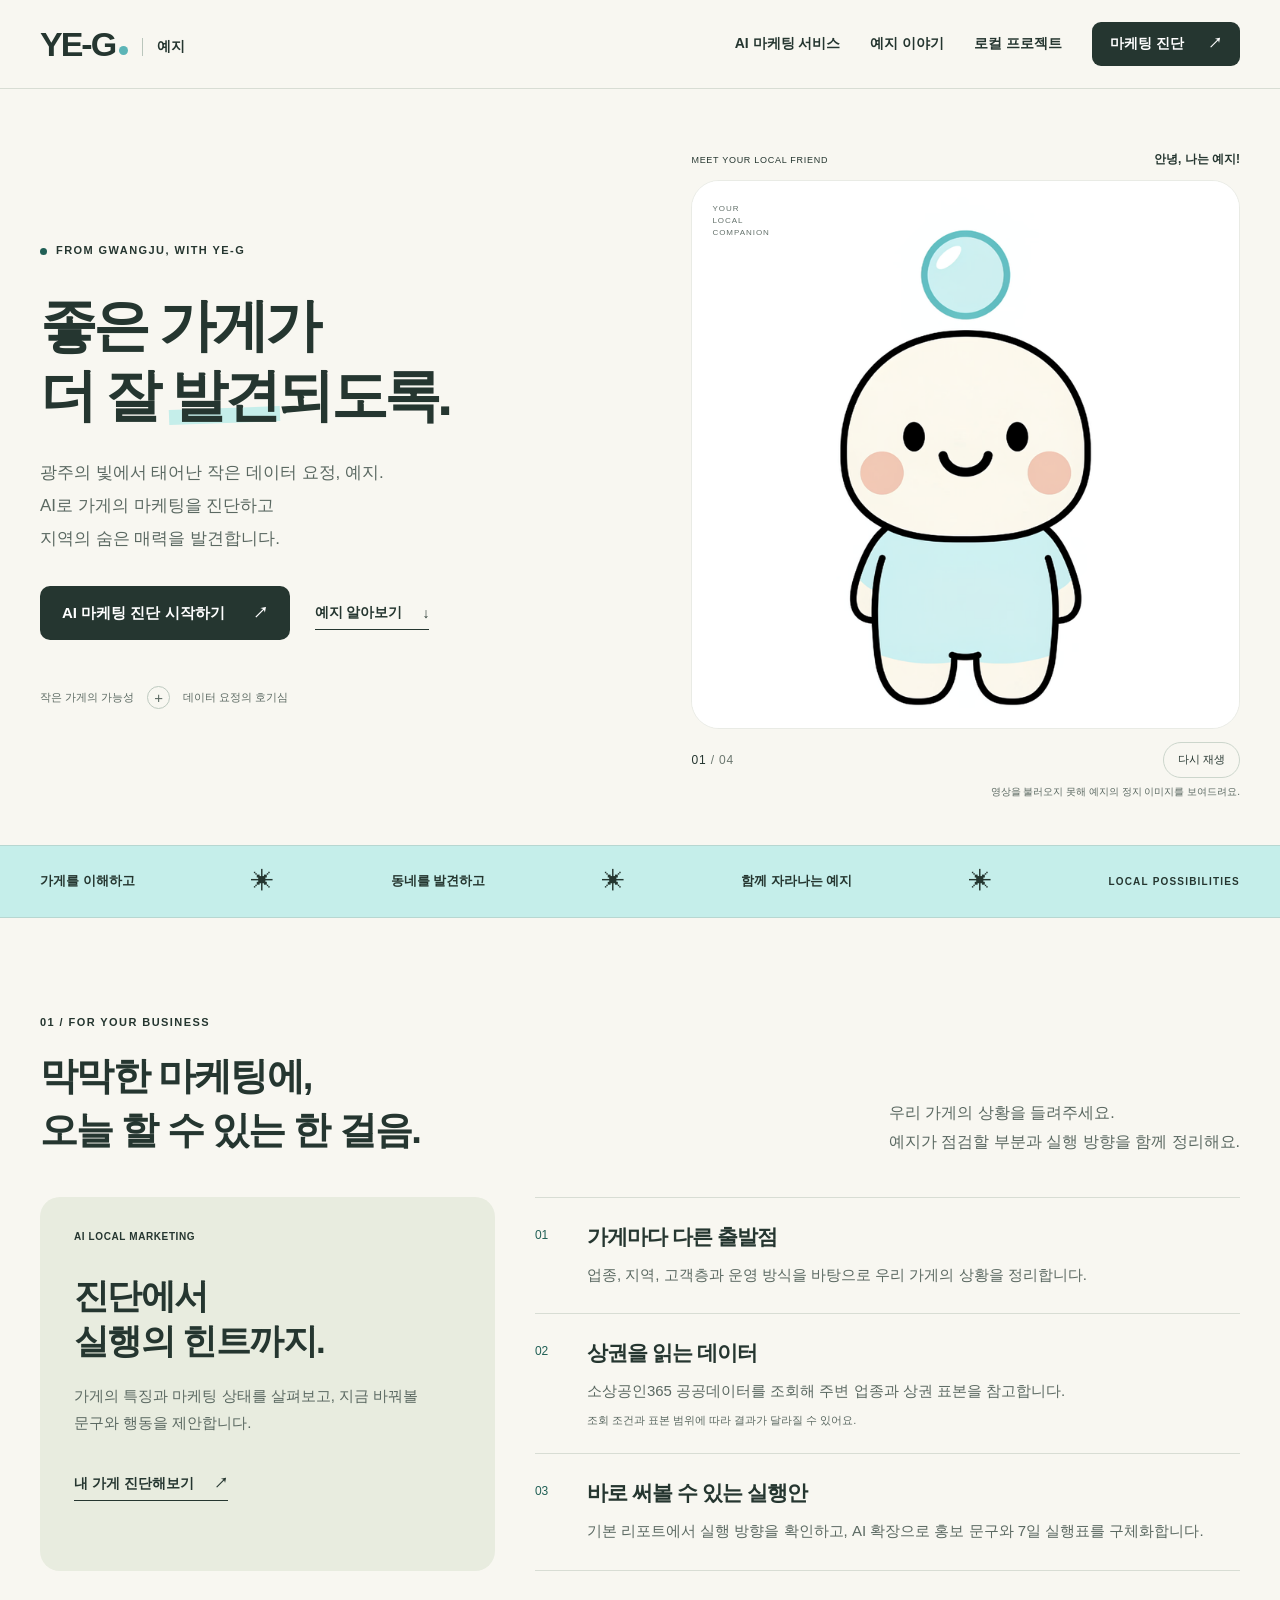
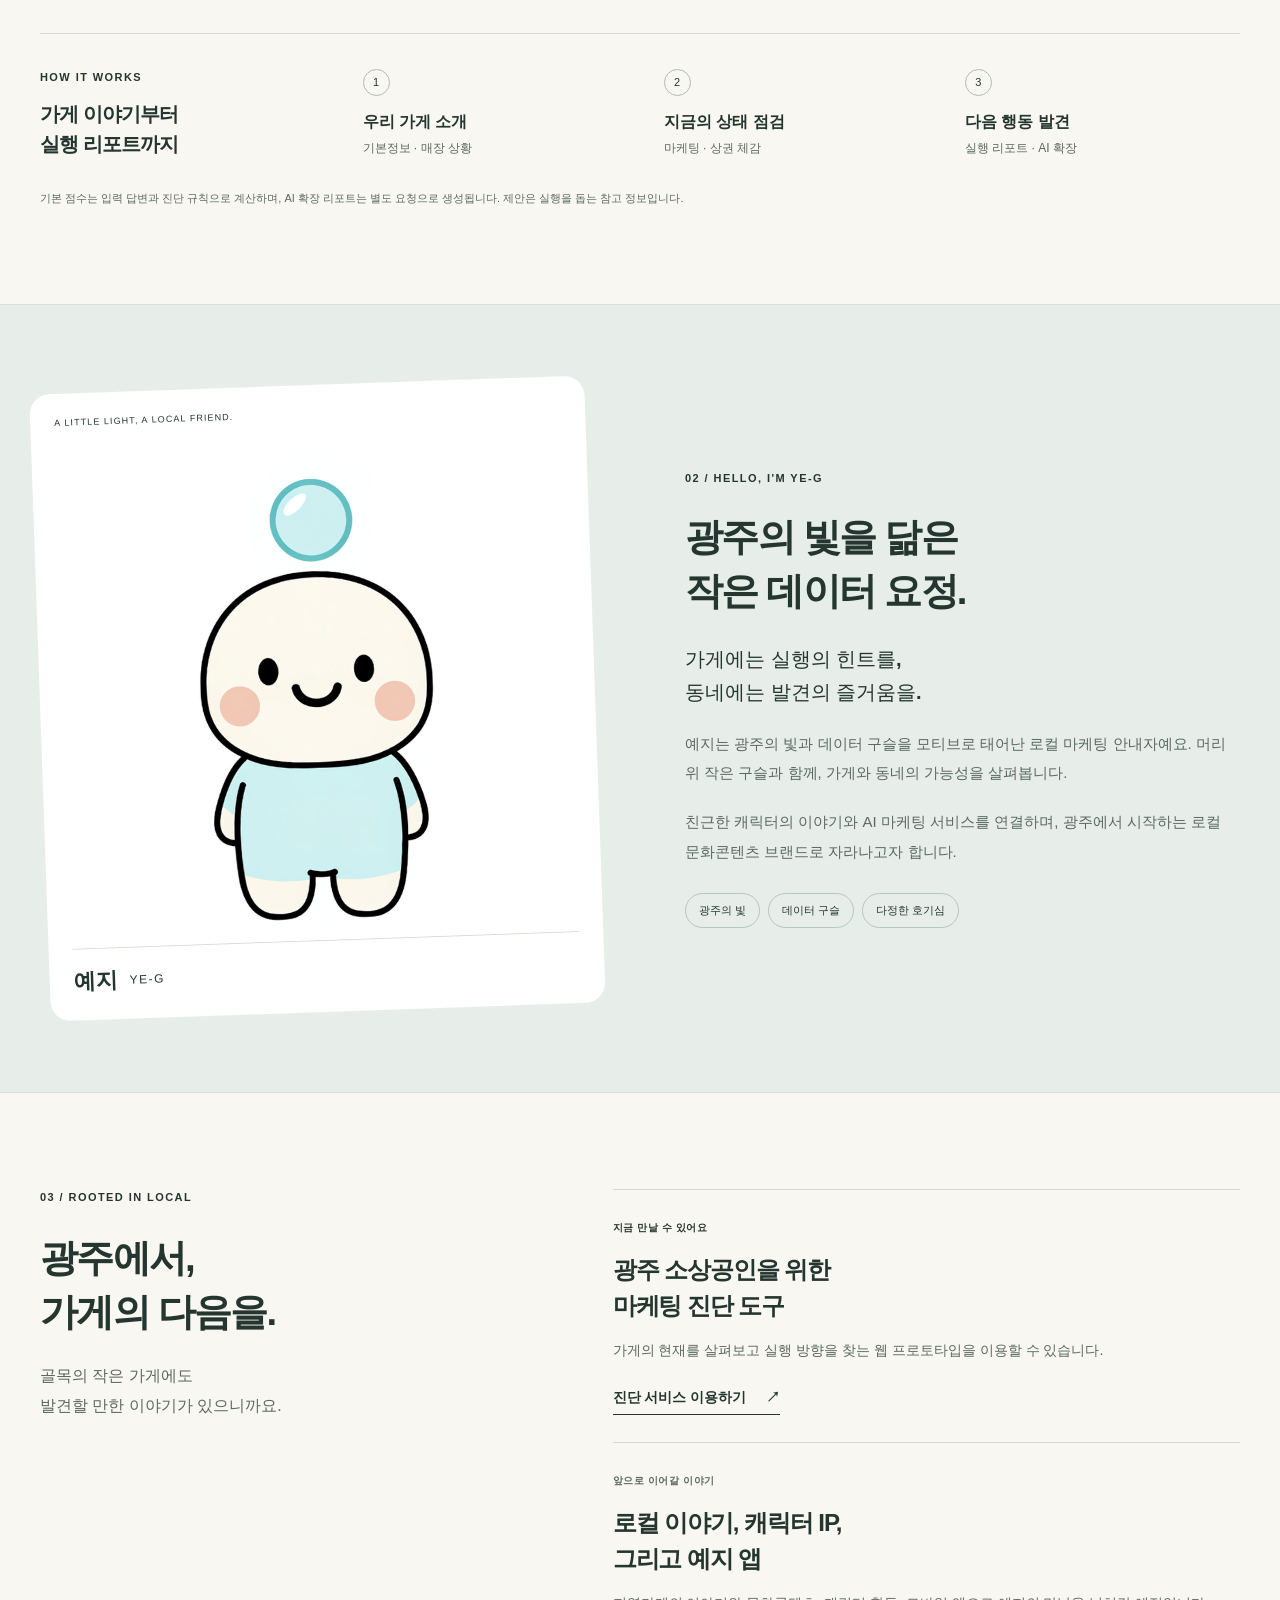
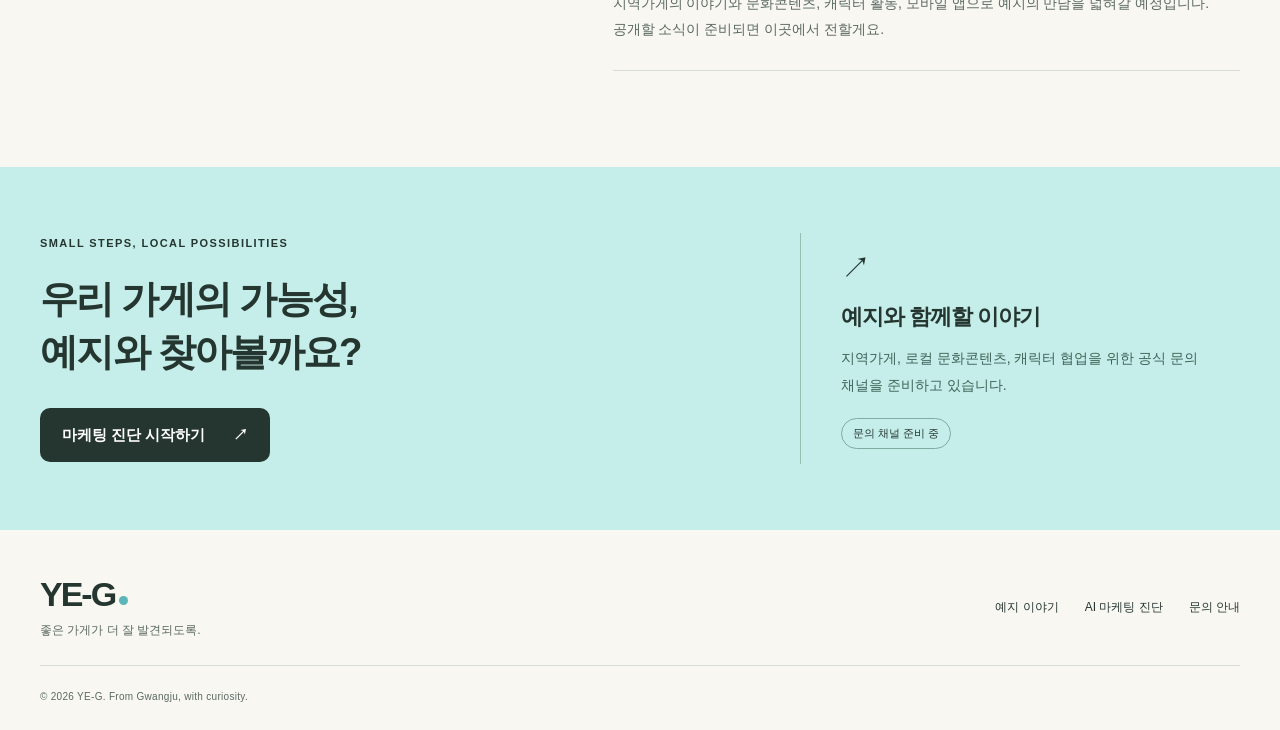
==== commit cd3aadca: "feat: add YE-G official homepage and preserve diagnosis" ====
--- a/index.html
+++ b/index.html
@@ -1,1822 +1,90 @@
 <!DOCTYPE html>
 <html lang="ko">
 <head>
-  <meta charset="UTF-8" />
-  <meta name="viewport" content="width=device-width, initial-scale=1.0" />
-  <title>예지 로컬 마케팅 진단</title>
-  <style>
-    :root{
-      --ink:#2f241f;
-      --text:#3a302b;
-      --muted:#667982;
-      --line:#d7ebea;
-      --soft:#f9fffb;
-      --soft2:#eaf7df;
-      --accent:#4fc3c7;
-      --accent-dark:#257f85;
-      --cream:#fff1d5;
-      --cream2:#fff8e8;
-      --mint:#dff3ce;
-      --sky:#d7f5ff;
-      --brown:#4a3328;
-      --peach:#ffd1ad;
-      --blue:#2d6cdf;
-      --green:#15803d;
-      --amber:#b45309;
-      --white:#ffffff;
-    }
-    *{box-sizing:border-box}
-    html{scroll-behavior:smooth}
-    body{
-      margin:0;
-      font-family:-apple-system,BlinkMacSystemFont,"Apple SD Gothic Neo","Pretendard","Noto Sans KR",sans-serif;
-      color:var(--text);
-      background:linear-gradient(135deg, var(--sky) 0%, var(--cream2) 42%, #f1f8df 100%);
-    }
-    button,input,textarea,select{font:inherit}
-    button{cursor:pointer}
-    .app{min-height:100vh;display:grid;grid-template-columns:306px 1fr}
-    .side{
-      position:sticky;
-      top:0;
-      height:100vh;
-      padding:24px;
-      background:linear-gradient(180deg, #4a3328 0%, #2d6f72 58%, #265b58 100%);
-      color:#fff;
-      overflow:auto;
-    }
-    .brand{display:flex;gap:14px;align-items:center}
-    .avatar{
-      width:66px;height:66px;border-radius:22px;
-      display:grid;place-items:center;
-      background:var(--cream);color:var(--brown);
-      font-weight:950;font-size:18px;
-      box-shadow:0 14px 34px rgba(0,0,0,.24);
-      overflow:hidden;
-      border:2px solid rgba(255,255,255,.72);
-      position:relative;
-    }
-    .avatar img{width:100%;height:100%;object-fit:cover;object-position:center}
-    .avatar span{position:absolute;width:1px;height:1px;overflow:hidden;clip:rect(0,0,0,0)}
-    .brand-title{font-size:20px;font-weight:950;line-height:1.25;color:#fff7df}
-    .brand-sub{margin-top:4px;color:#d9f9f7;font-size:13px;line-height:1.5}
-    .side-note{
-      margin-top:24px;
-      padding:16px;
-      border:1px solid rgba(255,255,255,.14);
-      border-radius:18px;
-      background:rgba(255,248,232,.1);
-      color:#fff8e8;
-      font-size:14px;
-      line-height:1.75;
-    }
-    .side-character{
-      margin-top:14px;
-      border-radius:22px;
-      background:rgba(255,255,255,.92);
-      border:1px solid rgba(255,255,255,.58);
-      box-shadow:0 18px 42px rgba(25,45,44,.2);
-      overflow:hidden;
-    }
-    .side-character img{
-      display:block;
-      width:100%;
-      aspect-ratio:16 / 9;
-      object-fit:cover;
-      object-position:center;
-      background:var(--cream2);
-    }
-    .side-character-caption{
-      padding:13px 14px 15px;
-      color:var(--brown);
-      font-size:13px;
-      line-height:1.55;
-      font-weight:850;
-      background:linear-gradient(180deg, #fff, var(--cream2));
-    }
-    .steps{margin-top:24px;display:grid;gap:10px}
-    .step-tab{
-      width:100%;
-      border:1px solid rgba(255,255,255,.14);
-      background:rgba(255,255,255,.05);
-      color:#dbeafe;
-      border-radius:16px;
-      padding:13px 14px;
-      display:flex;
-      align-items:center;
-      gap:10px;
-      text-align:left;
-      transition:transform .2s ease, background .2s ease, border-color .2s ease, box-shadow .2s ease;
-    }
-    .step-tab:hover{transform:translateX(4px);border-color:rgba(255,255,255,.42)}
-    .step-tab.active{
-      background:var(--cream2);
-      color:var(--brown);
-      border-color:#fff;
-      box-shadow:0 14px 28px rgba(0,0,0,.16);
-    }
-    .step-tab.done{border-color:rgba(190,242,100,.5)}
-    .step-num{
-      width:28px;height:28px;border-radius:50%;
-      display:grid;place-items:center;
-      background:rgba(255,255,255,.14);
-      font-size:12px;font-weight:950;
-      flex:0 0 auto;
-    }
-    .step-tab.active .step-num{background:var(--accent-dark);color:#fff}
-    .step-name{font-weight:900;font-size:14px}
-    .side-metric{margin-top:24px;display:grid;gap:10px}
-    .mini-card{
-      border:1px solid rgba(255,255,255,.18);
-      background:rgba(255,255,255,.09);
-      border-radius:16px;
-      padding:13px;
-    }
-    .mini-label{font-size:12px;color:#d9f9f7}
-    .mini-value{margin-top:6px;font-size:15px;font-weight:950;line-height:1.45}
-    .main{padding:28px;min-width:0}
-    .topbar{
-      display:flex;
-      align-items:center;
-      justify-content:space-between;
-      gap:16px;
-      margin-bottom:16px;
-    }
-    .eyebrow{font-size:13px;font-weight:950;color:var(--accent-dark)}
-    h1,h2,h3,p{margin:0}
-    h1{margin-top:6px;font-size:34px;line-height:1.16;letter-spacing:0;color:var(--ink)}
-    .top-desc{margin-top:8px;color:#64748b;line-height:1.65;font-size:15px}
-    .hero-tags{margin-top:14px;display:flex;gap:8px;flex-wrap:wrap}
-    .hero-tag{
-      display:inline-flex;
-      align-items:center;
-      min-height:34px;
-      border-radius:999px;
-      border:1px solid rgba(79,195,199,.34);
-      background:rgba(255,255,255,.58);
-      color:var(--accent-dark);
-      padding:7px 11px;
-      font-size:12px;
-      font-weight:950;
-      box-shadow:0 10px 22px rgba(37,127,133,.08);
-    }
-    .progress{
-      min-width:170px;
-      border:1px solid var(--line);
-      border-radius:999px;
-      background:rgba(255,255,255,.78);
-      padding:8px 12px;
-      color:var(--brown);
-      font-size:13px;
-      font-weight:900;
-      box-shadow:0 14px 30px rgba(47,36,31,.08);
-    }
-    .bar{height:8px;background:#e5eaf2;border-radius:999px;overflow:hidden;margin-top:8px}
-    .fill{
-      height:100%;
-      background:linear-gradient(90deg, var(--accent), var(--accent-dark), #9ccf73);
-      border-radius:999px;
-      transition:width .32s cubic-bezier(.2,.8,.2,1);
-    }
-    .stage{
-      display:grid;
-      grid-template-columns:minmax(0,1fr) 380px;
-      gap:18px;
-      align-items:start;
-    }
-    .panel{
-      background:rgba(255,255,255,.88);
-      border:1px solid var(--line);
-      border-radius:22px;
-      box-shadow:0 22px 54px rgba(47,36,31,.08);
-      backdrop-filter:blur(14px);
-    }
-    .step-card{padding:24px}
-    .step-card.page-pop{animation:panelPop .32s cubic-bezier(.2,.8,.2,1)}
-    .step-page.from-forward{animation:stepForward .34s cubic-bezier(.2,.8,.2,1) both}
-    .step-page.from-back{animation:stepBack .34s cubic-bezier(.2,.8,.2,1) both}
-    .step-head{display:flex;align-items:flex-start;justify-content:space-between;gap:18px;margin-bottom:20px}
-    .step-title{font-size:26px;line-height:1.2;letter-spacing:0;color:var(--ink)}
-    .step-copy{margin-top:8px;color:#64748b;line-height:1.7;font-size:14px}
-    .pill{
-      display:inline-flex;align-items:center;justify-content:center;
-      border:1px solid var(--line);
-      border-radius:999px;
-      background:linear-gradient(180deg, #fff, var(--cream2));
-      color:var(--brown);
-      padding:8px 11px;
-      font-size:12px;
-      font-weight:900;
-      white-space:nowrap;
-    }
-    .grid{display:grid;grid-template-columns:1fr 1fr;gap:16px}
-    .group{margin-top:18px}
-    .group:first-child{margin-top:0}
-    .label{font-size:13px;font-weight:950;color:#334155;margin-bottom:9px}
-    .choices{display:flex;gap:8px;flex-wrap:wrap}
-    .chip{
-      border:1px solid var(--line);
-      background:#fff;
-      color:#365057;
-      border-radius:999px;
-      padding:10px 14px;
-      font-size:14px;
-      font-weight:900;
-      transition:transform .18s ease, border-color .18s ease, background .18s ease, color .18s ease, box-shadow .18s ease;
-    }
-    .chip:hover{transform:translateY(-2px);border-color:var(--accent)}
-    .chip.active{
-      background:linear-gradient(135deg, var(--accent-dark), var(--accent));
-      color:#fff;
-      border-color:transparent;
-      box-shadow:0 12px 22px rgba(37,127,133,.24);
-    }
-    .field{display:grid;gap:8px}
-    .field.full{grid-column:1 / -1}
-    .field label{font-size:13px;font-weight:950;color:#334155}
-    .field input,.field textarea,.field select{
-      width:100%;
-      border:1px solid var(--line);
-      border-radius:16px;
-      color:#111827;
-      background:rgba(255,255,255,.9);
-      padding:13px 14px;
-      outline:none;
-      line-height:1.6;
-      font-size:14px;
-    }
-    .field select{appearance:none}
-    .field textarea{min-height:106px;resize:vertical}
-    .field input:focus,.field textarea:focus,.field select:focus{border-color:var(--accent);box-shadow:0 0 0 4px rgba(79,195,199,.14)}
-    .field input::placeholder,.field textarea::placeholder{color:#9aa8bb}
-    .market-panel{
-      grid-column:1 / -1;
-      border:1px solid rgba(79,195,199,.34);
-      border-radius:20px;
-      background:linear-gradient(180deg, #fff, #f4fffb);
-      padding:16px;
-      display:grid;
-      gap:14px;
-    }
-    .market-head{
-      display:flex;
-      justify-content:space-between;
-      align-items:flex-start;
-      gap:14px;
-    }
-    .market-title{font-size:16px;font-weight:950;color:var(--ink)}
-    .market-copy{margin-top:6px;color:#64748b;font-size:13px;line-height:1.65}
-    .market-actions{display:flex;gap:10px;align-items:center;flex-wrap:wrap}
-    .market-status{color:#64748b;font-size:13px;line-height:1.6}
-    .market-summary{
-      display:none;
-      border:1px solid var(--line);
-      border-radius:18px;
-      background:#fff;
-      padding:14px;
-    }
-    .market-summary.show{display:block}
-    .market-stats{display:grid;grid-template-columns:repeat(4,1fr);gap:10px}
-    .market-stat{
-      border:1px solid var(--line);
-      border-radius:16px;
-      padding:12px;
-      background:#fbfffb;
-    }
-    .market-stat .k{font-size:12px;color:#64748b;font-weight:850}
-    .market-stat .v{margin-top:5px;color:var(--ink);font-size:18px;font-weight:950}
-    .market-detail{margin-top:12px;color:#334155;font-size:13px;line-height:1.75}
-    .market-tags{margin-top:10px;display:flex;gap:8px;flex-wrap:wrap}
-    .market-tag{
-      border:1px solid rgba(79,195,199,.36);
-      border-radius:999px;
-      background:#effdf9;
-      color:#275c61;
-      padding:7px 10px;
-      font-size:12px;
-      font-weight:900;
-    }
-    .advanced-market{
-      border:1px dashed rgba(79,195,199,.5);
-      border-radius:18px;
-      background:rgba(255,255,255,.62);
-      padding:13px;
-    }
-    .advanced-market summary{
-      cursor:pointer;
-      color:var(--accent-dark);
-      font-size:13px;
-      font-weight:950;
-      list-style:none;
-    }
-    .advanced-market summary::-webkit-details-marker{display:none}
-    .advanced-market summary::after{content:"+";float:right;font-size:16px}
-    .advanced-market[open] summary::after{content:"-"}
-    .advanced-market .grid{margin-top:12px}
-    .question-list{display:grid;gap:12px}
-    .question{
-      border:1px solid var(--line);
-      border-radius:18px;
-      padding:16px;
-      background:linear-gradient(180deg, #fff, #fbfffb);
-      transition:transform .18s ease, box-shadow .18s ease, border-color .18s ease;
-    }
-    .question:hover{transform:translateY(-2px);border-color:rgba(79,195,199,.52);box-shadow:0 12px 24px rgba(37,127,133,.08)}
-    .question p{font-weight:900;color:var(--ink);font-size:14px;line-height:1.55}
-    .scale{display:grid;grid-template-columns:repeat(5,1fr);gap:8px;margin-top:12px}
-    .scale button{
-      border:1px solid var(--line);
-      border-radius:14px;
-      background:#fbfffb;
-      color:#475569;
-      padding:10px 6px;
-      font-size:12px;
-      font-weight:850;
-      transition:transform .16s ease, background .16s ease, color .16s ease, border-color .16s ease;
-    }
-    .scale button:hover{transform:translateY(-2px);border-color:var(--accent)}
-    .scale .n{display:block;font-size:16px;color:var(--ink);font-weight:950;margin-bottom:3px}
-    .scale button.active{background:var(--brown);border-color:var(--brown);color:#fff}
-    .scale button.active .n{color:#fff}
-    .nav{
-      margin-top:22px;
-      display:flex;
-      justify-content:space-between;
-      gap:10px;
-      border-top:1px solid var(--line);
-      padding-top:18px;
-    }
-    .btn{
-      border:none;
-      border-radius:999px;
-      padding:13px 20px;
-      background:linear-gradient(135deg, var(--brown), #243f42);
-      color:#fff;
-      font-weight:950;
-      font-size:14px;
-      box-shadow:0 14px 28px rgba(74,51,40,.2);
-      transition:transform .18s ease, box-shadow .18s ease, filter .18s ease;
-    }
-    .btn:hover{transform:translateY(-2px);box-shadow:0 18px 34px rgba(37,127,133,.2);filter:saturate(1.05)}
-    .btn:active{transform:translateY(0) scale(.98)}
-    .btn.secondary{background:#fff;color:var(--brown);border:1px solid var(--line);box-shadow:0 10px 24px rgba(47,36,31,.08)}
-    .btn.blue{background:linear-gradient(135deg, var(--accent-dark), var(--accent));box-shadow:0 16px 34px rgba(37,127,133,.24)}
-    .btn:disabled{opacity:.55;cursor:not-allowed}
-    .preview{position:sticky;top:26px;padding:18px}
-    .preview-character{
-      display:grid;
-      grid-template-columns:94px 1fr;
-      gap:14px;
-      align-items:center;
-      padding:12px;
-      border-radius:20px;
-      background:linear-gradient(135deg, var(--cream2), #f0fff9);
-      border:1px solid rgba(79,195,199,.28);
-      margin-bottom:16px;
-      overflow:hidden;
-    }
-    .preview-character img{
-      width:94px;
-      height:94px;
-      border-radius:20px;
-      object-fit:cover;
-      background:#fff;
-      box-shadow:0 14px 28px rgba(37,127,133,.16);
-      animation:yejiFloat 3.2s ease-in-out infinite;
-    }
-    .preview-character strong{display:block;color:var(--brown);font-size:18px}
-    .preview-character span{display:block;margin-top:5px;color:#5d6f75;font-size:13px;line-height:1.55;font-weight:800}
-    .preview h3{font-size:18px;color:var(--ink)}
-    .preview p{margin-top:8px;color:#64748b;font-size:14px;line-height:1.65}
-    .preview-list{margin-top:16px;display:grid;gap:10px}
-    .preview-item{
-      border:1px solid var(--line);
-      background:#fbfffb;
-      border-radius:16px;
-      padding:13px;
-      transition:transform .18s ease, border-color .18s ease, background .18s ease;
-    }
-    .preview-item:hover{transform:translateY(-2px);border-color:var(--accent);background:#fff}
-    .preview-item .k{font-size:12px;color:#64748b;font-weight:850}
-    .preview-item .v{margin-top:5px;font-size:14px;color:var(--ink);font-weight:950;line-height:1.45}
-    .intro-shot{
-      margin-top:16px;
-      border-radius:20px;
-      overflow:hidden;
-      border:1px solid rgba(79,195,199,.28);
-      background:#fff;
-    }
-    .intro-shot img{
-      display:block;
-      width:100%;
-      height:320px;
-      object-fit:contain;
-      object-position:center;
-      background:#d7f5ff;
-    }
-    .intro-shot-caption{
-      padding:12px 13px;
-      background:linear-gradient(180deg, #fff, var(--cream2));
-      color:var(--brown);
-      font-size:13px;
-      font-weight:900;
-      line-height:1.55;
-    }
-    .result-wrap{display:grid;gap:14px}
-    .result-hero{
-      background:linear-gradient(135deg, #4a3328 0%, #277a7e 100%);
-      color:#fff;
-      border-radius:22px;
-      padding:22px;
-      display:grid;
-      grid-template-columns:1fr auto auto;
-      gap:18px;
-      align-items:start;
-      overflow:hidden;
-    }
-    .result-label{font-size:13px;color:#d8ffff;font-weight:850}
-    .result-type{margin-top:8px;font-size:30px;font-weight:950;letter-spacing:0;line-height:1.2}
-    .result-summary{margin-top:10px;color:#fff8e8;line-height:1.75;font-size:15px}
-    .result-character{
-      width:118px;
-      height:118px;
-      border-radius:26px;
-      object-fit:cover;
-      background:#fff;
-      border:2px solid rgba(255,255,255,.5);
-      box-shadow:0 18px 40px rgba(0,0,0,.2);
-      animation:yejiFloat 3.4s ease-in-out infinite;
-    }
-    .scorebox{
-      min-width:112px;
-      border:1px solid rgba(255,255,255,.16);
-      border-radius:20px;
-      padding:14px;
-      text-align:center;
-      background:rgba(255,248,232,.14);
-    }
-    .scorebox .small{font-size:12px;color:#cbd5e1}
-    .scorebox .big{font-size:36px;font-weight:950;margin-top:4px}
-    .report-grid{display:grid;grid-template-columns:1fr 1fr;gap:14px}
-    .report-card{
-      border:1px solid var(--line);
-      border-radius:20px;
-      background:rgba(255,255,255,.9);
-      padding:18px;
-      animation:cardRise .38s ease both;
-    }
-    .report-card.full{grid-column:1 / -1}
-    .report-title{font-size:16px;font-weight:950;color:var(--ink)}
-    .report-body{margin-top:10px;color:#334155;font-size:14px;line-height:1.85}
-    .action-list{display:grid;gap:10px;margin-top:12px}
-    .action{
-      display:grid;
-      grid-template-columns:34px 1fr;
-      gap:11px;
-      align-items:start;
-      padding:13px;
-      border-radius:16px;
-      background:linear-gradient(180deg, #fff, #fbfffb);
-      border:1px solid var(--line);
-    }
-    .num{
-      width:34px;height:34px;border-radius:50%;
-      display:grid;place-items:center;
-      background:var(--accent-dark);color:#fff;font-weight:950;font-size:13px;
-    }
-    .action p{color:#334155;font-size:14px;line-height:1.7;margin:0}
-    .kpi-grid{display:grid;grid-template-columns:1fr 1fr;gap:10px;margin-top:12px}
-    .kpi-card{
-      border:1px solid var(--line);
-      border-radius:16px;
-      background:linear-gradient(180deg, #fff, #fbfffb);
-      padding:13px;
-    }
-    .kpi-card .name{font-size:14px;font-weight:950;color:var(--ink)}
-    .kpi-card .desc{margin-top:6px;font-size:12px;line-height:1.55;color:#64748b}
-    .copy-box{
-      margin-top:10px;
-      border:1px solid rgba(79,195,199,.34);
-      background:#effdf9;
-      color:#275c61;
-      border-radius:16px;
-      padding:14px;
-      font-size:14px;
-      line-height:1.75;
-      white-space:pre-line;
-    }
-    .ai-output{
-      margin-top:14px;
-      border:1px solid var(--line);
-      border-radius:18px;
-      background:#fbfffb;
-      padding:16px;
-      color:#334155;
-      font-size:14px;
-      line-height:1.85;
-      white-space:pre-line;
-    }
-    .ai-output:empty{display:none}
-    .ai-status{margin-top:10px;color:#64748b;font-size:13px;line-height:1.6}
-    .report-actions{
-      display:flex;
-      gap:10px;
-      flex-wrap:wrap;
-      align-items:center;
-      margin:14px 0;
-    }
-    .report-output-mode{
-      display:flex;
-      align-items:center;
-      gap:8px;
-      border:1px solid var(--line);
-      border-radius:999px;
-      background:#fff;
-      padding:8px 10px 8px 14px;
-      color:#334155;
-      font-size:13px;
-      font-weight:900;
-    }
-    .report-output-mode select{
-      border:none;
-      outline:none;
-      background:transparent;
-      color:var(--ink);
-      font-weight:950;
-    }
-    .report-action-status{font-size:13px;color:#64748b;line-height:1.6}
-    .print-report-text{display:none}
-    .hidden{display:none}
-    @keyframes yejiFloat{
-      0%,100%{transform:translateY(0)}
-      50%{transform:translateY(-7px)}
-    }
-    @keyframes stepForward{
-      from{opacity:0;transform:translateX(18px) translateY(8px)}
-      to{opacity:1;transform:translateX(0) translateY(0)}
-    }
-    @keyframes stepBack{
-      from{opacity:0;transform:translateX(-18px) translateY(8px)}
-      to{opacity:1;transform:translateX(0) translateY(0)}
-    }
-    @keyframes panelPop{
-      0%{transform:scale(.992)}
-      100%{transform:scale(1)}
-    }
-    @keyframes cardRise{
-      from{opacity:0;transform:translateY(10px)}
-      to{opacity:1;transform:translateY(0)}
-    }
-    @media (prefers-reduced-motion: reduce){
-      *,*::before,*::after{
-        animation-duration:.01ms !important;
-        animation-iteration-count:1 !important;
-        scroll-behavior:auto !important;
-        transition-duration:.01ms !important;
-      }
-    }
-    @media (max-width:1120px){
-      .app{grid-template-columns:1fr}
-      .side{position:relative;height:auto}
-      .stage{grid-template-columns:1fr}
-      .preview{position:relative;top:auto}
-      .intro-shot img{height:260px}
-    }
-    @media (max-width:720px){
-      .main{padding:16px}
-      .topbar,.step-head,.result-hero{display:block}
-      .progress,.scorebox{margin-top:14px}
-      .result-character{margin-top:14px;width:96px;height:96px}
-      .preview-character{grid-template-columns:78px 1fr}
-      .preview-character img{width:78px;height:78px}
-      .intro-shot img{height:220px}
-      .grid,.report-grid,.kpi-grid,.market-stats{grid-template-columns:1fr}
-      .field.full,.report-card.full{grid-column:auto}
-      .scale{grid-template-columns:1fr}
-      h1{font-size:26px}
-      .result-type{font-size:24px}
-    }
-    @media print{
-      body{background:#fff}
-      .side,.topbar,.preview,.nav,.report-actions,.ai-status{display:none !important}
-      .app,.stage{display:block}
-      .main{padding:0}
-      .panel,.report-card,.result-hero{box-shadow:none;border-color:#cbd5e1}
-      .step-card{padding:0;border:none}
-      .step-page.hidden{display:none !important}
-      .result-wrap{gap:10px}
-      .report-grid{grid-template-columns:1fr}
-      .report-card.full,.report-card{grid-column:auto;break-inside:avoid}
-      .result-character{display:none}
-      body.print-text-mode .result-wrap{display:none !important}
-      body.print-text-mode .print-report-text{
-        display:block !important;
-        white-space:pre-wrap;
-        font-family:-apple-system,BlinkMacSystemFont,"Apple SD Gothic Neo","Pretendard","Noto Sans KR",sans-serif;
-        color:#111827;
-        font-size:13px;
-        line-height:1.7;
-      }
-    }
-  </style>
+  <meta charset="UTF-8">
+  <meta name="viewport" content="width=device-width, initial-scale=1">
+  <meta name="theme-color" content="#f8f7f1">
+  <title>예지 YE-G — 좋은 가게가 더 잘 발견되도록</title>
+  <meta name="description" content="광주의 빛에서 태어난 작은 데이터 요정, 예지. AI 마케팅 진단과 지역의 이야기를 연결하는 YE-G를 만나보세요.">
+  <meta property="og:type" content="website">
+  <meta property="og:locale" content="ko_KR">
+  <meta property="og:title" content="예지 YE-G — 좋은 가게가 더 잘 발견되도록">
+  <meta property="og:description" content="가게에는 실행의 힌트를, 동네에는 발견의 즐거움을. 광주에서 시작하는 예지의 이야기.">
+  <meta property="og:image" content="https://ai-marketing-diagnosis.vercel.app/assets/brand/ye-g-poster.png">
+  <meta property="og:url" content="https://ai-marketing-diagnosis.vercel.app/">
+  <link rel="canonical" href="https://ai-marketing-diagnosis.vercel.app/">
+  <link rel="icon" href="data:image/svg+xml,%3Csvg xmlns='http://www.w3.org/2000/svg' viewBox='0 0 40 40'%3E%3Crect width='40' height='40' rx='12' fill='%23c5eeea'/%3E%3Ctext x='20' y='28' text-anchor='middle' font-family='sans-serif' font-size='27' font-weight='bold' fill='%23253630'%3Ey%3C/text%3E%3C/svg%3E">
+  <link rel="stylesheet" href="/styles/site.css">
+  <script type="module" src="/scripts/site.mjs"></script>
+  <script type="module" src="/scripts/character-player.mjs"></script>
 </head>
 <body>
-  <div class="app">
-    <aside class="side">
-      <div class="brand">
-        <div class="avatar">
-          <img src="assets/ye-g-character.gif" alt="" />
-          <span>예지</span>
+  <a class="skip-link" href="#main">본문으로 바로가기</a>
+  <header class="site-header">
+    <div class="header-inner wrap">
+      <a href="/" class="wordmark" aria-label="예지 YE-G 홈">YE-G<span class="wordmark-dot" aria-hidden="true"></span><small>예지</small></a>
+      <button class="menu-toggle" type="button" data-menu-toggle aria-expanded="false" aria-controls="site-navigation">메뉴 <span aria-hidden="true">☰</span></button>
+      <nav id="site-navigation" data-navigation aria-label="주 메뉴">
+        <a href="#service">AI 마케팅 서비스</a>
+        <a href="#about">예지 이야기</a>
+        <a href="#local">로컬 프로젝트</a>
+        <a href="/diagnosis" class="nav-cta">마케팅 진단 <span aria-hidden="true">↗</span></a>
+      </nav>
+    </div>
+  </header>
+  <main id="main">
+    <section class="hero wrap" aria-labelledby="hero-title">
+      <div class="hero-copy">
+        <p class="eyebrow"><span class="signal" aria-hidden="true"></span> FROM GWANGJU, WITH YE-G</p>
+        <h1 id="hero-title">좋은 가게가<br>더 잘 <span class="underlined">발견</span>되도록.</h1>
+        <p class="hero-description">광주의 빛에서 태어난 작은 데이터 요정, 예지.<br class="desktop-break"> AI로 가게의 마케팅을 진단하고<br class="desktop-break"> 지역의 숨은 매력을 발견합니다.</p>
+        <div class="hero-actions">
+          <a class="button primary" href="/diagnosis">AI 마케팅 진단 시작하기 <span aria-hidden="true">↗</span></a>
+          <a class="text-link" href="#about">예지 알아보기 <span aria-hidden="true">↓</span></a>
         </div>
-        <div>
-          <div class="brand-title">광주형 마케팅 툴</div>
-          <div class="brand-sub">진단보다 실행까지 보는 로컬상권 도우미</div>
+        <div class="hero-footnote"><span>작은 가게의 가능성</span><span class="plus" aria-hidden="true">+</span><span>데이터 요정의 호기심</span></div>
+      </div>
+      <div class="hero-character" data-character-player data-playback="poster">
+        <div class="character-topline"><span>MEET YOUR LOCAL FRIEND</span><span class="live-label">안녕, 나는 예지!</span></div>
+        <div class="character-frame" role="img" aria-label="머리 위 민트색 구슬을 가진 예지 캐릭터의 네 가지 애니메이션">
+          <img data-character-poster src="/assets/brand/ye-g-poster.webp" width="1280" height="720" alt="" fetchpriority="high">
+          <video autoplay muted playsinline preload="none" aria-hidden="true" tabindex="-1" disablepictureinpicture></video>
+          <video autoplay muted playsinline preload="none" aria-hidden="true" tabindex="-1" disablepictureinpicture></video>
+          <span class="character-stamp" aria-hidden="true">YOUR<br>LOCAL<br>COMPANION</span>
+        </div>
+        <div class="character-controls">
+          <span class="clip-count"><span data-clip-number>01</span><span> / 04</span></span>
+          <button type="button" data-playback-toggle hidden aria-pressed="false">애니메이션 재생</button>
+        </div>
+        <p class="playback-status" data-playback-status>예지와 눈을 맞춰보세요.</p>
+        <noscript><p>예지의 정지 이미지입니다. 애니메이션은 JavaScript를 켜면 재생됩니다.</p></noscript>
+      </div>
+    </section>
+    <div class="brand-ribbon" aria-hidden="true"><div class="wrap"><span>가게를 이해하고</span><b>✳</b><span>동네를 발견하고</span><b>✳</b><span>함께 자라나는 예지</span><b>✳</b><span>LOCAL POSSIBILITIES</span></div></div>
+
+    <section id="service" class="section wrap" aria-labelledby="service-title">
+      <div class="section-heading"><p class="eyebrow">01 / FOR YOUR BUSINESS</p><h2 id="service-title">막막한 마케팅에,<br>오늘 할 수 있는 한 걸음.</h2><p>우리 가게의 상황을 들려주세요.<br>예지가 점검할 부분과 실행 방향을 함께 정리해요.</p></div>
+      <div class="service-grid">
+        <article class="service-intro"><span class="small-label">AI LOCAL MARKETING</span><h3>진단에서<br>실행의 힌트까지.</h3><p>가게의 특징과 마케팅 상태를 살펴보고, 지금 바꿔볼 문구와 행동을 제안합니다.</p><a class="text-link" href="/diagnosis">내 가게 진단해보기 <span aria-hidden="true">↗</span></a></article>
+        <div class="service-details">
+          <article><span class="feature-number">01</span><div><h3>가게마다 다른 출발점</h3><p>업종, 지역, 고객층과 운영 방식을 바탕으로 우리 가게의 상황을 정리합니다.</p></div></article>
+          <article><span class="feature-number">02</span><div><h3>상권을 읽는 데이터</h3><p>소상공인365 공공데이터를 조회해 주변 업종과 상권 표본을 참고합니다.</p><small>조회 조건과 표본 범위에 따라 결과가 달라질 수 있어요.</small></div></article>
+          <article><span class="feature-number">03</span><div><h3>바로 써볼 수 있는 실행안</h3><p>기본 리포트에서 실행 방향을 확인하고, AI 확장으로 홍보 문구와 7일 실행표를 구체화합니다.</p></div></article>
         </div>
       </div>
-      <div class="side-note">
-        예지는 점수만 알려주지 않습니다. 입력한 매장 상황을 바탕으로 오늘 올릴 문구, 이번 주 미션, 리뷰 대응, 재방문 장치를 만들어줍니다.
-      </div>
-      <div class="side-character">
-        <img src="assets/ye-g-character.gif" alt="예지 캐릭터" />
-        <div class="side-character-caption">YE-G가 매장 상황을 읽고 오늘의 실행 루트를 잡아줍니다.</div>
-      </div>
-      <div id="stepTabs" class="steps"></div>
-      <div class="side-metric">
-        <div class="mini-card">
-          <div class="mini-label">현재 선택</div>
-          <div id="sideProfile" class="mini-value">카페 · 광주 전체</div>
-        </div>
-        <div class="mini-card">
-          <div class="mini-label">예상 병목</div>
-          <div id="sideBottleneck" class="mini-value">브랜딩 증거 부족</div>
-        </div>
-      </div>
-    </aside>
+      <div class="process" aria-labelledby="process-title"><div><p class="eyebrow">HOW IT WORKS</p><h3 id="process-title">가게 이야기부터<br>실행 리포트까지</h3></div><ol><li><span>1</span><strong>우리 가게 소개</strong><p>기본정보 · 매장 상황</p></li><li><span>2</span><strong>지금의 상태 점검</strong><p>마케팅 · 상권 체감</p></li><li><span>3</span><strong>다음 행동 발견</strong><p>실행 리포트 · AI 확장</p></li></ol></div>
+      <p class="service-note">기본 점수는 입력 답변과 진단 규칙으로 계산하며, AI 확장 리포트는 별도 요청으로 생성됩니다. 제안은 실행을 돕는 참고 정보입니다.</p>
+    </section>
 
-    <main class="main">
-      <div class="topbar">
-        <div>
-          <div class="eyebrow">YE-G LOCAL ACTION DIAGNOSIS</div>
-          <h1>예지와 함께 매장 마케팅을 실행 단위로 진단합니다</h1>
-          <p class="top-desc">한 번에 다 묻지 않고, 사업 정보부터 상권 체감까지 단계별로 확인한 뒤 바로 쓸 수 있는 실행 리포트를 만듭니다.</p>
-          <div class="hero-tags">
-            <span class="hero-tag">광주의 빛</span>
-            <span class="hero-tag">데이터 구슬</span>
-            <span class="hero-tag">오늘 바로 실행</span>
-          </div>
-        </div>
-        <div class="progress">
-          <span id="progressText">1 / 5</span>
-          <div class="bar"><div id="progressFill" class="fill" style="width:20%"></div></div>
-        </div>
-      </div>
+    <section id="about" class="about-section" aria-labelledby="about-title"><div class="wrap about-grid">
+      <div class="about-portrait"><span class="portrait-label">A LITTLE LIGHT, A LOCAL FRIEND.</span><div class="portrait-frame"><img src="/assets/brand/ye-g-poster.webp" alt="크림색 얼굴, 민트색 몸과 머리 위 데이터 구슬을 가진 최신 예지 캐릭터" width="1280" height="720" loading="lazy"></div><span class="portrait-name">예지 <span>YE-G</span></span></div>
+      <div class="about-copy"><p class="eyebrow">02 / HELLO, I'M YE-G</p><h2 id="about-title">광주의 빛을 닮은<br>작은 데이터 요정.</h2><p class="lead">가게에는 실행의 힌트를,<br>동네에는 발견의 즐거움을.</p><p>예지는 광주의 빛과 데이터 구슬을 모티브로 태어난 로컬 마케팅 안내자예요. 머리 위 작은 구슬과 함께, 가게와 동네의 가능성을 살펴봅니다.</p><p>친근한 캐릭터의 이야기와 AI 마케팅 서비스를 연결하며, 광주에서 시작하는 로컬 문화콘텐츠 브랜드로 자라나고자 합니다.</p><div class="character-values"><span>광주의 빛</span><span>데이터 구슬</span><span>다정한 호기심</span></div></div>
+    </div></section>
 
-      <div class="stage">
-        <section class="panel step-card">
-          <div id="stepBasic" class="step-page">
-            <div class="step-head">
-              <div>
-                <h2 class="step-title">1. 사업 기본 정보</h2>
-                <p class="step-copy">업종, 상권, 고객층이 달라지면 같은 점수라도 실행 방향이 달라져야 합니다.</p>
-              </div>
-              <span class="pill">기초 분류</span>
-            </div>
-            <div class="group">
-              <div class="label">업종</div>
-              <div class="choices" data-choice="industry"></div>
-            </div>
-            <div class="group">
-              <div class="label">상권/지역</div>
-              <div class="choices" data-choice="region"></div>
-            </div>
-            <div class="grid group">
-              <div>
-                <div class="label">운영 형태</div>
-                <div class="choices" data-choice="operationType"></div>
-              </div>
-              <div>
-                <div class="label">운영 기간</div>
-                <div class="choices" data-choice="businessYear"></div>
-              </div>
-            </div>
-            <div class="grid group">
-              <div>
-                <div class="label">주 고객층</div>
-                <div class="choices" data-choice="customerGroup"></div>
-              </div>
-              <div>
-                <div class="label">주 판매 채널</div>
-                <div class="choices" data-choice="salesChannel"></div>
-              </div>
-            </div>
-            <div class="market-panel group">
-              <div class="market-head">
-                <div>
-                  <div class="market-title">소상공인365 공공데이터</div>
-                  <div class="market-copy">선택한 업종과 상권을 기준으로 행정동 표본, 공식 업종 소분류 후보, 선택 반경 데이터를 함께 반영합니다.</div>
-                </div>
-                <span class="pill">상권 데이터</span>
-              </div>
-              <div class="grid">
-                <div class="field">
-                  <label for="marketDistrict">조회 행정구</label>
-                  <select id="marketDistrict">
-                    <option value="auto">상권 선택 기준 자동</option>
-                    <option value="동구">동구</option>
-                    <option value="서구">서구</option>
-                    <option value="남구">남구</option>
-                    <option value="북구">북구</option>
-                    <option value="광산구">광산구</option>
-                  </select>
-                </div>
-                <div class="field">
-                  <label for="marketDong">행정동명</label>
-                  <input id="marketDong" type="text" placeholder="예: 동명동, 치평동, 수완동" />
-                </div>
-              </div>
-              <details class="advanced-market">
-                <summary>정확한 반경 분석이 필요할 때만 열기</summary>
-                <div class="grid">
-                  <div class="field">
-                    <label for="marketLongitude">경도</label>
-                    <input id="marketLongitude" type="text" inputmode="decimal" placeholder="예: 126.9231" />
-                  </div>
-                  <div class="field">
-                    <label for="marketLatitude">위도</label>
-                    <input id="marketLatitude" type="text" inputmode="decimal" placeholder="예: 35.1495" />
-                  </div>
-                  <div class="field">
-                    <label for="marketRadius">반경</label>
-                    <select id="marketRadius">
-                      <option value="300">300m</option>
-                      <option value="500" selected>500m</option>
-                      <option value="1000">1km</option>
-                      <option value="1500">1.5km</option>
-                    </select>
-                  </div>
-                </div>
-              </details>
-              <div class="market-actions">
-                <button id="marketLoadBtn" type="button" class="btn blue">공공데이터 불러오기</button>
-                <div id="marketStatus" class="market-status">Vercel 환경변수 연결 후 조회할 수 있습니다.</div>
-              </div>
-              <div id="marketSummary" class="market-summary"></div>
-            </div>
-          </div>
+    <section id="local" class="section wrap local-section" aria-labelledby="local-title"><div><p class="eyebrow">03 / ROOTED IN LOCAL</p><h2 id="local-title">광주에서,<br>가게의 다음을.</h2><p>골목의 작은 가게에도<br>발견할 만한 이야기가 있으니까요.</p></div><div class="local-stories"><article><span class="small-label">지금 만날 수 있어요</span><h3>광주 소상공인을 위한<br>마케팅 진단 도구</h3><p>가게의 현재를 살펴보고 실행 방향을 찾는 웹 프로토타입을 이용할 수 있습니다.</p><a class="text-link" href="/diagnosis">진단 서비스 이용하기 <span aria-hidden="true">↗</span></a></article><article><span class="small-label muted-label">앞으로 이어갈 이야기</span><h3>로컬 이야기, 캐릭터 IP,<br>그리고 예지 앱</h3><p>지역가게의 이야기와 문화콘텐츠, 캐릭터 활동, 모바일 앱으로 예지의 만남을 넓혀갈 예정입니다. 공개할 소식이 준비되면 이곳에서 전할게요.</p></article></div></section>
 
-          <div id="stepContext" class="step-page hidden">
-            <div class="step-head">
-              <div>
-                <h2 class="step-title">2. 매장 상황 입력</h2>
-                <p class="step-copy">여기가 차별화의 재료입니다. 빈칸이 많으면 AI도 뻔한 조언을 할 수밖에 없습니다.</p>
-              </div>
-              <span class="pill">실행 재료</span>
-            </div>
-            <div class="grid">
-              <div class="field">
-                <label for="contextProduct">대표 상품/서비스</label>
-                <input id="contextProduct" type="text" placeholder="예: 아인슈페너, 점심 백반, 속눈썹 펌" />
-              </div>
-              <div class="field">
-                <label for="contextStrength">매장 강점</label>
-                <input id="contextStrength" type="text" placeholder="예: 조용한 분위기, 빠른 응대, 재료 신선도" />
-              </div>
-              <div class="field full">
-                <label for="contextProblem">지금 가장 답답한 문제</label>
-                <textarea id="contextProblem" placeholder="예: 플레이스 조회는 있는데 방문이 적음, SNS 반응은 있는데 문의가 안 옴"></textarea>
-              </div>
-              <div class="field">
-                <label for="contextCompetitor">주변 상황 체감</label>
-                <select id="contextCompetitor">
-                  <option value="주변 상황은 잘 모르겠어요">주변 상황은 잘 모르겠어요</option>
-                  <option value="비슷한 가게가 많은 것 같아요">비슷한 가게가 많은 것 같아요</option>
-                  <option value="가격 경쟁이 있는 것 같아요">가격 경쟁이 있는 것 같아요</option>
-                  <option value="새 가게가 자주 생기는 것 같아요">새 가게가 자주 생기는 것 같아요</option>
-                  <option value="유동인구가 줄어든 것 같아요">유동인구가 줄어든 것 같아요</option>
-                  <option value="우리만의 차이가 잘 안 보여요">우리만의 차이가 잘 안 보여요</option>
-                </select>
-              </div>
-              <div class="field">
-                <label for="contextPromotion">현재 홍보 방식</label>
-                <input id="contextPromotion" type="text" placeholder="예: 인스타 게시물, 네이버 플레이스, 전단지" />
-              </div>
-              <div class="field full">
-                <label for="contextGoal">가장 바꾸고 싶은 것</label>
-                <select id="contextGoal">
-                  <option value="무엇부터 해야 할지 모르겠어요">무엇부터 해야 할지 모르겠어요</option>
-                  <option value="방문 손님을 늘리고 싶어요">방문 손님을 늘리고 싶어요</option>
-                  <option value="문의/예약을 늘리고 싶어요">문의/예약을 늘리고 싶어요</option>
-                  <option value="리뷰를 늘리고 싶어요">리뷰를 늘리고 싶어요</option>
-                  <option value="재방문을 늘리고 싶어요">재방문을 늘리고 싶어요</option>
-                  <option value="대표 상품을 더 알리고 싶어요">대표 상품을 더 알리고 싶어요</option>
-                  <option value="평일이나 비수기 매출을 보완하고 싶어요">평일이나 비수기 매출을 보완하고 싶어요</option>
-                </select>
-              </div>
-            </div>
-          </div>
-
-          <div id="stepMarketing" class="step-page hidden">
-            <div class="step-head">
-              <div>
-                <h2 class="step-title">3. 마케팅 상태 체크</h2>
-                <p class="step-copy">검색, 콘텐츠, 전환, 리뷰, 재방문 장치가 실제로 돌아가는지 확인합니다.</p>
-              </div>
-              <span class="pill">마케팅 엔진</span>
-            </div>
-            <div id="marketingQuestions" class="question-list"></div>
-          </div>
-
-          <div id="stepLocal" class="step-page hidden">
-            <div class="step-head">
-              <div>
-                <h2 class="step-title">4. 상권 체감 체크</h2>
-                <p class="step-copy">광주 로컬상권에서는 위치, 시간대, 경쟁 밀도, 현장 가시성이 결과를 크게 바꿉니다.</p>
-              </div>
-              <span class="pill">로컬 맥락</span>
-            </div>
-            <div id="localQuestions" class="question-list"></div>
-          </div>
-
-          <div id="stepResult" class="step-page hidden">
-            <div class="step-head">
-              <div>
-                <h2 class="step-title">5. 예지 실행 리포트</h2>
-                <p class="step-copy">점수보다 중요한 것은 오늘 바로 바꿀 수 있는 문구, 미션, 지표입니다.</p>
-              </div>
-              <span class="pill">실행안 출력</span>
-            </div>
-            <div class="result-wrap">
-              <div class="result-hero">
-                <div>
-                  <div class="result-label">예지 진단 유형</div>
-                  <div id="resultType" class="result-type">로컬 증거 부족형</div>
-                  <div id="resultSummary" class="result-summary">상권과 고객층에 맞는 실행 방향을 정리하는 중입니다.</div>
-                  <div id="resultSegment" class="pill" style="margin-top:12px;background:rgba(255,255,255,.1);color:#fff;border-color:rgba(255,255,255,.2)">광주 전체 · 카페</div>
-                </div>
-                <div class="scorebox">
-                  <div class="small">실행 준비도</div>
-                  <div id="resultScore" class="big">0</div>
-                </div>
-                <img class="result-character" src="assets/ye-g-character.gif" alt="예지 캐릭터" />
-              </div>
-              <div class="report-actions">
-                <label class="report-output-mode" for="reportExportMode">
-                  출력 범위
-                  <select id="reportExportMode">
-                    <option value="full">전체 리포트</option>
-                    <option value="action">실행안만</option>
-                    <option value="ai">AI 확장 리포트</option>
-                  </select>
-                </label>
-                <button id="printReportBtn" type="button" class="btn secondary">리포트 저장/인쇄</button>
-                <button id="copyReportBtn" type="button" class="btn secondary">리포트 복사</button>
-                <button id="downloadReportBtn" type="button" class="btn secondary">텍스트 다운로드</button>
-                <span id="reportActionStatus" class="report-action-status"></span>
-              </div>
-
-              <div class="report-grid">
-                <div class="report-card full">
-                  <div class="report-title">예지의 핵심 판단</div>
-                  <div id="resultInsight" class="report-body"></div>
-                </div>
-                <div class="report-card">
-                  <div class="report-title">잡아야 할 한 줄 포지션</div>
-                  <div id="positionBox" class="copy-box"></div>
-                </div>
-                <div class="report-card">
-                  <div class="report-title">오늘 바로 쓸 문구</div>
-                  <div id="copyBox" class="copy-box"></div>
-                </div>
-                <div class="report-card full">
-                  <div class="report-title">이번 주 실행 미션</div>
-                  <div id="actionsBox" class="action-list"></div>
-                </div>
-                <div class="report-card full">
-                  <div class="report-title">추천 KPI</div>
-                  <div id="kpiBox" class="kpi-grid"></div>
-                </div>
-                <div class="report-card full">
-                  <div class="report-title">공공데이터 상권 근거</div>
-                  <div id="marketResultBox" class="report-body">소상공인365 데이터를 불러오면 동일 업종 밀도와 주요 업종 분포가 여기에 반영됩니다.</div>
-                </div>
-                <div class="report-card full">
-                  <div class="report-title">AI로 더 날카롭게 확장</div>
-                  <div class="report-body">예지가 만든 실행 리포트를 바탕으로 플레이스 문구, SNS 콘텐츠, 리뷰 답글, 7일 실행표를 더 구체화합니다.</div>
-                  <button id="aiGenerateBtn" type="button" class="btn blue" style="margin-top:12px">예지 AI 리포트 생성</button>
-                  <div id="aiStatus" class="ai-status">Vercel API 키가 연결되어 있으면 실제 AI 리포트가 생성됩니다.</div>
-                  <div id="aiOutput" class="ai-output"></div>
-                </div>
-              </div>
-            </div>
-            <pre id="printReportText" class="print-report-text"></pre>
-          </div>
-
-          <div class="nav">
-            <button id="prevBtn" type="button" class="btn secondary">이전</button>
-            <button id="nextBtn" type="button" class="btn">다음</button>
-          </div>
-        </section>
-
-        <aside class="panel preview">
-          <div class="preview-character">
-            <img src="assets/ye-g-character.gif" alt="예지 캐릭터" />
-            <div>
-              <strong>YE-G</strong>
-              <span>광주의 따뜻한 빛과 데이터 구슬로 실행 포인트를 찾아요.</span>
-            </div>
-          </div>
-          <h3>예지 미리보기</h3>
-          <p>선택과 입력이 바뀌면 오른쪽 리포트 방향도 함께 바뀝니다.</p>
-          <div class="preview-list">
-            <div class="preview-item">
-              <div class="k">상권 해석</div>
-              <div id="previewRegion" class="v">광주 전체 복합 생활권</div>
-            </div>
-            <div class="preview-item">
-              <div class="k">현재 병목</div>
-              <div id="previewBottleneck" class="v">브랜딩 증거 부족</div>
-            </div>
-            <div class="preview-item">
-              <div class="k">오늘 미션</div>
-              <div id="previewMission" class="v">대표 상품을 한 문장으로 고정하기</div>
-            </div>
-            <div class="preview-item">
-              <div class="k">추천 콘텐츠</div>
-              <div id="previewContent" class="v">대표 상품 사진 + 방문 이유</div>
-            </div>
-          </div>
-          <div class="intro-shot">
-            <img src="assets/ye-g-intro.png" alt="예지 캐릭터 소개" />
-            <div class="intro-shot-caption">예지(YE-G): 광주의 빛과 데이터 구슬을 모티브로 한 로컬 마케팅 안내자</div>
-          </div>
-        </aside>
-      </div>
-    </main>
-  </div>
-
-  <script>
-    const steps = [
-      {id:"stepBasic", name:"사업 기본 정보"},
-      {id:"stepContext", name:"매장 상황"},
-      {id:"stepMarketing", name:"마케팅 상태"},
-      {id:"stepLocal", name:"상권 체감"},
-      {id:"stepResult", name:"실행 리포트"}
-    ];
-
-    const scaleLabels = ["약함","부족","보통","좋음","강함"];
-    let currentStep = 0;
-    let currentDiagnosis = null;
-    let marketData = null;
-
-    const profile = {
-      industry:"카페",
-      region:"광주 전체",
-      operationType:"혼합",
-      businessYear:"1~3년",
-      customerGroup:"20대",
-      salesChannel:"혼합"
-    };
-
-    const regionDistrictMap = {
-      "충장로/동명동":"동구",
-      "상무지구":"서구",
-      "첨단지구":"광산구",
-      "수완지구":"광산구",
-      "전대후문":"북구",
-      "양림동":"남구",
-      "송정역":"광산구",
-      "봉선동":"남구",
-      "백운동/남구":"남구"
-    };
-
-    const regionDongMap = {
-      "충장로/동명동":"동명동",
-      "상무지구":"치평동",
-      "첨단지구":"첨단1동",
-      "수완지구":"수완동",
-      "전대후문":"용봉동",
-      "양림동":"양림동",
-      "송정역":"송정동",
-      "봉선동":"봉선동",
-      "백운동/남구":"백운1동"
-    };
-
-    const choiceOptions = {
-      industry:["카페","음식점","뷰티","의류","학원","공방/소품","서비스","기타"],
-      region:["광주 전체","충장로/동명동","상무지구","첨단지구","수완지구","전대후문","양림동","송정역","봉선동","백운동/남구"],
-      operationType:["오프라인","온라인","혼합"],
-      businessYear:["6개월 미만","6개월~1년","1~3년","3년 이상"],
-      customerGroup:["10대","20대","30대","40대","50대 이상","다양함"],
-      salesChannel:["현장 방문","배달","SNS/DM","스마트스토어","플레이스/지도","혼합"]
-    };
-
-    const regionGuides = {
-      "광주 전체": {type:"복합 생활권", audience:"지역별 고객 흐름이 다른 잠재 고객", tension:"상권별 메시지를 나누지 않으면 결과가 흐려집니다.", proof:"지역별 문의/저장/방문 전환", mission:"상권별 대표 고객을 하나로 좁혀 첫 메시지를 분리하세요.", content:"지역별 방문 이유 비교 콘텐츠"},
-      "충장로/동명동": {type:"문화·보행 상권", audience:"걷다가 저장하고 비교하는 20대 방문객", tension:"예쁜 공간은 많아서 사진만으로는 기억되기 어렵습니다.", proof:"지도 저장, 사진 리뷰, SNS 저장", mission:"입구와 첫 사진에서 이 매장만의 방문 이유를 3초 안에 보이게 하세요.", content:"대표 장면 3컷 + 방문 이유 릴스"},
-      "상무지구": {type:"업무·회식 상권", audience:"점심·퇴근 후 빠르게 고르는 직장인", tension:"선택 시간이 짧아 메뉴와 예약 정보가 흐리면 바로 넘어갑니다.", proof:"전화 문의, 예약 클릭, 시간대별 매출", mission:"점심/저녁/회식 중 하나를 골라 첫 문구와 메뉴 구성을 분리하세요.", content:"상황별 추천 메뉴 카드뉴스"},
-      "첨단지구": {type:"직주근접 상권", audience:"근처에서 반복 이용할 이유를 찾는 직장인·주거 고객", tension:"한 번 방문보다 생활 루틴 안에 들어가는 이유가 중요합니다.", proof:"재방문 수, 퇴근 시간대 반응, 플레이스 저장", mission:"퇴근 후/주말/가족 방문 중 하나의 루틴을 잡아 혜택을 설계하세요.", content:"퇴근 후 들르는 이유 콘텐츠"},
-      "수완지구": {type:"주거·가족 상권", audience:"후기와 신뢰를 보고 고르는 가족·생활 고객", tension:"신뢰 증거가 부족하면 가까워도 선택받기 어렵습니다.", proof:"만족 후기, 가족 단위 문의, 재방문 혜택 사용", mission:"가족·생활 고객이 안심할 근거를 후기와 안내 문구에 먼저 배치하세요.", content:"가족/생활 고객 후기 묶음"},
-      "전대후문": {type:"대학가 상권", audience:"가격, 재미, 친구 추천에 빠르게 반응하는 학생", tension:"혜택이 약하거나 공유할 이유가 없으면 유입이 금방 식습니다.", proof:"이벤트 참여, 숏폼 반응, 친구 태그", mission:"학생이 친구에게 보낼 만한 혜택과 짧은 문구를 먼저 만드세요.", content:"친구 태그형 이벤트 숏폼"},
-      "양림동": {type:"문화·관광형 상권", audience:"목적 방문과 사진 기록을 원하는 방문객", tension:"공간 이야기가 없으면 다른 감성 공간 속에 묻힙니다.", proof:"사진 리뷰, 저장 수, 대표 콘텐츠 반응", mission:"공간의 장면, 상품, 이야기를 하나의 방문 이유로 묶으세요.", content:"공간 스토리 + 대표 상품 사진"},
-      "송정역": {type:"교통·방문객 상권", audience:"짧은 시간 안에 검색으로 고르는 이동 고객", tension:"빠르게 이해되지 않으면 위치가 좋아도 선택이 어렵습니다.", proof:"길찾기, 검색 후 방문, 대표 상품 판매 비중", mission:"검색 첫 화면에서 대표 상품과 소요 시간을 바로 보이게 하세요.", content:"역에서 몇 분 + 바로 먹는 대표 메뉴"},
-      "봉선동": {type:"주거·교육 상권", audience:"신뢰와 지속성을 보고 고르는 학부모·가족 고객", tension:"성과와 후기 증거가 약하면 상담 전환이 어렵습니다.", proof:"상담 문의, 학부모 후기, 재등록/재방문", mission:"후기, 과정, 결과를 상담 전 한눈에 보이게 정리하세요.", content:"학부모가 궁금한 3가지 답변 콘텐츠"},
-      "백운동/남구": {type:"생활밀착 상권", audience:"가까운 곳에서 편하고 익숙한 선택을 원하는 근거리 고객", tension:"현장 접근성과 쉬운 설명이 약하면 단골화가 느립니다.", proof:"전화 문의, 현장 재방문, 지역 고객 후기", mission:"전화·방문 전 고객이 바로 이해할 쉬운 안내 문구를 정비하세요.", content:"동네 고객용 쉬운 안내 콘텐츠"}
-    };
-
-    const regionLenses = {
-      "광주 전체": {base:"지역별 목적이 섞인 복합 생활권", caution:"광주 전체로 말하면 고객 상황이 넓어져 실행 문구가 흐려질 수 있습니다.", scenes:["생활권","목적 방문","온라인 검색"]},
-      "충장로/동명동": {base:"보행·문화·체류 목적이 섞인 중심 상권", caution:"사진 감도만 앞세우면 같은 분위기의 점포 사이에서 차이가 약해질 수 있습니다.", scenes:["친구와 방문","데이트/모임","저장 후 목적 방문"]},
-      "상무지구": {base:"업무·식사·야간 모임·생활 소비가 겹치는 복합 상권", caution:"직장인 상권 하나로 단정하면 업종별 구매 목적을 놓칠 수 있습니다.", scenes:["점심/퇴근 동선","저녁 모임","업무 중 빠른 비교","주말 생활 소비"]},
-      "첨단지구": {base:"직주근접·신도시 생활·직장 수요가 겹치는 상권", caution:"퇴근 고객만 보면 가족/주말/전문 서비스 수요가 빠질 수 있습니다.", scenes:["퇴근 후 루틴","주거 생활 소비","가족/주말 방문","직장인 반복 이용"]},
-      "수완지구": {base:"가족·생활·외식·교육 수요가 넓게 섞인 주거 상권", caution:"가족 고객만 보면 20~30대 개인 소비와 온라인 탐색 수요가 약해질 수 있습니다.", scenes:["가족 생활 소비","주말 외식/쇼핑","개인 취향 소비","후기 기반 선택"]},
-      "전대후문": {base:"대학가·청년 소비·가성비·재미가 강한 상권", caution:"학생만 보면 교직원, 인근 주민, 취향 소비 고객을 놓칠 수 있습니다.", scenes:["친구 추천","짧은 체류","가격/혜택 비교","SNS 공유"]},
-      "양림동": {base:"문화 산책·목적 방문·사진 기록 수요가 강한 상권", caution:"관광형 감성만 보면 재방문과 실제 구매 전환 장치가 약해질 수 있습니다.", scenes:["산책 동선","목적 방문","사진 기록","선물/체험"]},
-      "송정역": {base:"교통·이동·방문객·근거리 생활 수요가 겹치는 상권", caution:"이동 고객만 보면 동네 반복 고객과 예약형 수요가 빠질 수 있습니다.", scenes:["짧은 시간 검색","이동 전후 구매","근거리 생활 이용","대표 상품 즉시 이해"]},
-      "봉선동": {base:"교육·가족·주거 생활·프리미엄 소비가 섞인 상권", caution:"학부모만 보면 개인 취향 소비와 20~30대 생활 수요가 좁아질 수 있습니다.", scenes:["가족 신뢰","교육/상담","생활 편의","품질 비교"]},
-      "백운동/남구": {base:"생활밀착·근거리 재방문·동네 신뢰가 중요한 상권", caution:"동네 단골만 보면 신규 고객이 검색에서 이해할 첫 문장이 부족해질 수 있습니다.", scenes:["근거리 방문","전화 문의","반복 이용","쉬운 안내"]}
-    };
-
-    const industryRegionAngles = {
-      "카페": {choice:"대표 메뉴, 머무는 시간, 사진으로 남길 장면", risk:"공간 분위기만 말하면 메뉴 선택 이유가 약해집니다."},
-      "음식점": {choice:"먹는 상황, 메뉴 결정 속도, 동행 목적", risk:"맛있다는 말만 있으면 많은 음식점 사이에서 비교 기준이 약합니다."},
-      "뷰티": {choice:"시술 신뢰, 상담 과정, 유지 기간", risk:"전후 사진만 앞세우면 처음 방문하는 고객의 불안이 남습니다."},
-      "의류": {choice:"입을 상황, 취향, 체형/스타일 제안", risk:"상권의 유동인구보다 고객이 어떤 날 입을 옷인지가 더 중요합니다."},
-      "학원": {choice:"대상 학년, 상담 신뢰, 변화 사례", risk:"지역명보다 결과와 과정이 먼저 보이지 않으면 상담 전환이 약합니다."},
-      "공방/소품": {choice:"선물 목적, 체험 장면, 취향 발견", risk:"예쁜 상품만 보이면 구매/예약해야 할 이유가 약합니다."},
-      "서비스": {choice:"문제 해결 사례, 전문성 증거, 상담 진입 장벽", risk:"서비스 설명이 추상적이면 문의 전환이 늦어집니다."},
-      "기타": {choice:"대표 이득, 이용 상황, 반복 접점", risk:"무엇을 얻는지 한 문장으로 보이지 않으면 선택이 미뤄집니다."}
-    };
-
-    const customerAngles = {
-      "10대":"친구 추천, 가격 체감, 짧은 영상 반응",
-      "20대":"취향 표현, 저장 가치, SNS 공유",
-      "30대":"시간 효율, 품질 대비 가격, 후기 확인",
-      "40대":"신뢰, 가족/업무 일정과의 맞음, 재방문 편의",
-      "50대 이상":"쉬운 안내, 전화/현장 신뢰, 반복 이용 안정감",
-      "다양함":"첫 방문자가 바로 이해할 대표 이용 상황"
-    };
-
-    const operationAngles = {
-      "오프라인":"입구, 동선, 현장 안내, 직원 응대가 선택을 좌우합니다.",
-      "온라인":"사진, 상세 설명, 문의 응답, 구매/예약 흐름이 선택을 좌우합니다.",
-      "혼합":"현장에서 팔리는 이유와 온라인 첫 문장이 같아야 전환이 끊기지 않습니다."
-    };
-
-    const industryGuides = {
-      "카페": {trigger:"대표 메뉴와 공간 기억", hook:"시그니처 메뉴가 왜 여기서 먹어야 하는지", copy:"오늘의 대표 메뉴 한 컷과 머무는 이유를 함께 보여주세요.", review:"방문한 시간대와 추천 메뉴를 물어보는 답글", event:"시그니처 메뉴 재방문 쿠폰", kpis:["지도 저장 수","시그니처 메뉴 판매 비중","사진 리뷰 수","재방문 쿠폰 사용 수"]},
-      "음식점": {trigger:"메뉴 선택 편의와 재방문 이유", hook:"오늘 무엇을 먹을지 바로 고르게 하는 대표 메뉴", copy:"대표 메뉴, 가격, 먹는 상황을 한 장에 정리하세요.", review:"맛 포인트와 재방문 메뉴를 연결하는 답글", event:"점심/저녁 시간대별 세트 혜택", kpis:["대표 메뉴 판매 비중","전화/예약 문의 수","배달 전환율","재방문 고객 수"]},
-      "뷰티": {trigger:"신뢰와 예약 전환", hook:"처음 와도 안심할 시술 과정과 후기", copy:"전후 변화보다 상담 과정과 유지 기간을 같이 보여주세요.", review:"시술 만족 포인트와 다음 관리 주기를 안내하는 답글", event:"첫 방문 상담 혜택", kpis:["예약 문의 수","상담 전환율","후기 수","재예약률"]},
-      "의류": {trigger:"취향 제안과 저장", hook:"누가 언제 입으면 좋은지 보여주는 코디", copy:"신상품보다 상황별 코디를 먼저 보여주세요.", review:"구매한 상품의 활용 상황을 묻는 답글", event:"이번 주 코디 세트 저장 이벤트", kpis:["상품 문의 수","SNS 저장 수","신상품 반응률","재구매율"]},
-      "학원": {trigger:"상담 신뢰와 등록 전환", hook:"대상 학년과 성과 사례를 바로 이해하게 하는 설명", copy:"과정, 대상, 기대 변화를 한 문장으로 정리하세요.", review:"학생 변화와 상담 포인트를 연결하는 답글", event:"무료 진단/상담 예약", kpis:["상담 문의 수","상담→등록 전환율","학부모 후기 수","재등록률"]},
-      "공방/소품": {trigger:"작품 스토리와 목적 방문", hook:"선물/체험/취향을 동시에 자극하는 이유", copy:"제작 과정과 선물 장면을 함께 보여주세요.", review:"사용 장면을 물어보고 다음 상품을 추천하는 답글", event:"체험 예약 또는 선물 패키지", kpis:["체험 예약 수","상품 저장 수","선물 문의 수","사진 리뷰 수"]},
-      "서비스": {trigger:"전문성 증거와 상담 전환", hook:"왜 믿고 맡겨도 되는지 보여주는 사례", copy:"문제 상황, 해결 과정, 결과를 짧게 보여주세요.", review:"이용 전 고민과 해결 결과를 연결하는 답글", event:"첫 상담 체크리스트", kpis:["문의 수","상담 전환율","후기 수","재이용률"]},
-      "기타": {trigger:"대표 가치와 반복 접점", hook:"고객이 바로 이해할 한 가지 강점", copy:"대표 상품과 고객 이득을 한 문장으로 보여주세요.", review:"만족 포인트를 다시 확인하는 답글", event:"첫 이용 혜택", kpis:["문의 수","리뷰 수","대표 상품 판매 비중","재방문 혜택 사용 수"]}
-    };
-
-    const channelGuides = {
-      "현장 방문": {focus:"입구, 외관, 동선", copy:"입구에서 바로 이해되는 대표 상품 문구", kpis:["입구 유입 체감","길찾기 수","현장 문의 수"]},
-      "배달": {focus:"대표 메뉴 사진과 리뷰", copy:"배달앱 첫 사진과 메뉴 설명을 대표 메뉴 중심으로 정리", kpis:["배달 주문 전환율","대표 메뉴 주문 비중","재주문 수"]},
-      "SNS/DM": {focus:"저장되는 콘텐츠와 빠른 답장", copy:"DM 문의로 이어지는 가격/예약/혜택 문구", kpis:["DM 문의 수","콘텐츠 저장 수","응답 완료 시간"]},
-      "스마트스토어": {focus:"상세 설명과 구매 전환", copy:"옵션, 후기, 사용 장면을 먼저 보이게 정리", kpis:["상세 페이지 클릭 수","장바구니 전환율","구매 리뷰 수"]},
-      "플레이스/지도": {focus:"검색 노출과 저장", copy:"플레이스 소개글 첫 줄에 대표 방문 이유 고정", kpis:["플레이스 저장 수","길찾기 수","전화 문의 수"]},
-      "혼합": {focus:"현장과 온라인 메시지 통일", copy:"현장에서 팔리는 이유를 온라인 대표 콘텐츠로 반복", kpis:["채널별 문의 수","온·오프 전환 수","대표 메시지 반응률"]}
-    };
-
-    const marketingQuestions = [
-      {id:"message_clear", area:"branding", label:"우리 매장의 차별점을 고객이 기억할 한 문장으로 말할 수 있다."},
-      {id:"search_ready", area:"acquisition", label:"네이버 플레이스, 지도, SNS에서 대표 상품과 위치가 쉽게 보인다."},
-      {id:"content_specific", area:"branding", label:"콘텐츠가 단순 홍보가 아니라 메뉴, 공간, 후기, 이용 장면을 구체적으로 보여준다."},
-      {id:"conversion_path", area:"conversion", label:"고객이 문의, 예약, 방문, 구매를 어떻게 해야 하는지 바로 알 수 있다."},
-      {id:"review_system", area:"retention", label:"리뷰 요청, 답글, 후기 재활용 방식이 정해져 있다."},
-      {id:"revisit_device", area:"retention", label:"한 번 온 고객을 다시 부르는 쿠폰, 알림, 단골 혜택이 있다."}
-    ];
-
-    const localQuestions = [
-      {id:"street_visibility", area:"local", label:"매장 외관, 입구, 간판이 지나가는 고객에게 바로 이해된다."},
-      {id:"time_strategy", area:"local", label:"시간대별로 어떤 고객을 노려야 하는지 알고 있다."},
-      {id:"competition_clear", area:"local", reverse:true, label:"주변 경쟁 매장과 비교했을 때 왜 우리를 선택해야 하는지 흐릿하다."},
-      {id:"local_collab", area:"execution", label:"주변 점포, 학교, 직장, 커뮤니티와 연결할 홍보 아이디어가 있다."},
-      {id:"tracking", area:"execution", label:"조회수보다 저장, 문의, 길찾기, 리뷰 같은 실행 지표를 보고 있다."},
-      {id:"fast_action", area:"execution", label:"이번 주 바로 실행할 콘텐츠나 이벤트를 정해 운영할 수 있다."}
-    ];
-
-    const answers = {};
-    [...marketingQuestions, ...localQuestions].forEach(q => answers[q.id] = 3);
-
-    function clamp(v){ return Math.max(0, Math.min(100, Math.round(v))); }
-    function to100(v){ return clamp((v / 5) * 100); }
-    function average(values){
-      const nums = values.filter(v => typeof v === "number" && !Number.isNaN(v));
-      return nums.length ? nums.reduce((a,b)=>a+b,0) / nums.length : 0;
-    }
-    function guideIndustry(){ return industryGuides[profile.industry] || industryGuides["기타"]; }
-    function guideRegion(){ return regionGuides[profile.region] || regionGuides["광주 전체"]; }
-    function guideChannel(){ return channelGuides[profile.salesChannel] || channelGuides["혼합"]; }
-    function unique(items){ return [...new Set(items.filter(Boolean))]; }
-    function buildRegionContext(){
-      const base = guideRegion();
-      const lens = regionLenses[profile.region] || regionLenses["광주 전체"];
-      const industryAngle = industryRegionAngles[profile.industry] || industryRegionAngles["기타"];
-      const customerAngle = customerAngles[profile.customerGroup] || customerAngles["다양함"];
-      const operationAngle = operationAngles[profile.operationType] || operationAngles["혼합"];
-      const channel = guideChannel();
-      const scenes = lens.scenes.slice(0, 3).join(", ");
-      return {
-        ...base,
-        type: lens.base,
-        audience: `${profile.customerGroup} 고객의 ${industryAngle.choice}`,
-        tension: `${profile.region}은 ${scenes} 흐름이 겹칩니다. ${lens.caution} ${profile.industry}에서는 ${industryAngle.risk}`,
-        proof: unique([channel.kpis[0], "저장/문의/길찾기", base.proof]).join(", "),
-        mission: `${profile.industry} 고객이 ${customerAngle} 기준으로 고를 수 있게 첫 문구와 대표 사진을 맞추세요.`,
-        content: `${profile.region}의 한 가지 고객 흐름을 고르고 '${industryAngle.choice}'을 보여주는 콘텐츠`,
-        segmentAngle: `${profile.region} x ${profile.industry} x ${profile.customerGroup} x ${profile.salesChannel}`,
-        choiceMoment: `${profile.customerGroup} 고객이 ${channel.focus}에서 ${industryAngle.choice}을 확인하는 순간`,
-        operationAngle
-      };
-    }
-    function escapeHtml(value){
-      return String(value || "").replace(/[&<>"']/g, ch => ({
-        "&":"&amp;",
-        "<":"&lt;",
-        ">":"&gt;",
-        "\"":"&quot;",
-        "'":"&#39;"
-      }[ch]));
-    }
-    function resolveMarketDistrict(){
-      const select = document.getElementById("marketDistrict");
-      const selected = select ? select.value : "auto";
-      return selected === "auto" ? (regionDistrictMap[profile.region] || "동구") : selected;
-    }
-    function syncMarketDefaults(force){
-      const district = document.getElementById("marketDistrict");
-      const dong = document.getElementById("marketDong");
-      if(district && district.value !== "auto") district.value = "auto";
-      if(dong){
-        const knownDongs = Object.values(regionDongMap);
-        const suggested = regionDongMap[profile.region] || "";
-        if(force || !dong.value.trim() || knownDongs.includes(dong.value.trim())){
-          dong.value = suggested;
-        }
-      }
-    }
-    function marketEvidenceText(data){
-      if(!data || !data.ok) return "";
-      const area = data.analysisMode === "radius" && data.query
-        ? `${data.query.districtName} 반경 ${data.query.radius || 500}m`
-        : data.query && data.query.dongName
-        ? `${data.query.districtName} ${data.query.dongName}`
-        : data.query ? data.query.districtName : profile.region;
-      const categories = (data.topCategories || []).slice(0,3).map(item => `${item.name} ${item.count}개`).join(", ");
-      const codes = (data.industryCodes || []).slice(0,2).map(item => item.name).join(", ");
-      const zones = (data.nearbyZones || []).slice(0,2).map(item => item.name).join(", ");
-      return `${area} 표본 ${data.sampleCount || 0}개 중 ${profile.industry} 유사 업소 ${data.sameIndustryCount || 0}개, 경쟁 밀도 ${data.competitionDensity || "판단 보류"}${categories ? `, 주요 업종 ${categories}` : ""}${codes ? `, 업종 후보 ${codes}` : ""}${zones ? `, 주변 상권 ${zones}` : ""}`;
-    }
-
-    function collectBusinessContext(){
-      const valueOf = id => {
-        const el = document.getElementById(id);
-        return el ? el.value.trim() : "";
-      };
-      return {
-        product: valueOf("contextProduct"),
-        strength: valueOf("contextStrength"),
-        problem: valueOf("contextProblem"),
-        competitor: valueOf("contextCompetitor"),
-        promotion: valueOf("contextPromotion"),
-        goal: valueOf("contextGoal")
-      };
-    }
-
-    function renderStepTabs(){
-      const box = document.getElementById("stepTabs");
-      box.innerHTML = "";
-      steps.forEach((step, index) => {
-        const btn = document.createElement("button");
-        btn.type = "button";
-        btn.className = "step-tab" + (index === currentStep ? " active" : "") + (index < currentStep ? " done" : "");
-        btn.innerHTML = `<span class="step-num">${index + 1}</span><span class="step-name">${step.name}</span>`;
-        btn.onclick = () => goStep(index);
-        box.appendChild(btn);
-      });
-    }
-
-    function renderChoiceGroups(){
-      Object.keys(choiceOptions).forEach(key => {
-        const box = document.querySelector(`[data-choice="${key}"]`);
-        if(!box) return;
-        box.innerHTML = "";
-        choiceOptions[key].forEach(option => {
-          const btn = document.createElement("button");
-          btn.type = "button";
-          btn.className = "chip" + (profile[key] === option ? " active" : "");
-          btn.textContent = option;
-          btn.onclick = () => {
-            const previous = profile[key];
-            profile[key] = option;
-            if(previous !== option && (key === "industry" || key === "region")){
-              if(key === "region") syncMarketDefaults(true);
-              clearMarketData("업종 또는 상권 선택이 바뀌었습니다. 공공데이터를 다시 불러오면 최신 조건으로 반영됩니다.");
-            }
-            renderChoiceGroups();
-            renderAll();
-          };
-          box.appendChild(btn);
-        });
-      });
-    }
-
-    function makeQuestion(q){
-      const wrapper = document.createElement("div");
-      wrapper.className = "question";
-      const p = document.createElement("p");
-      p.textContent = q.label;
-      wrapper.appendChild(p);
-      const scale = document.createElement("div");
-      scale.className = "scale";
-      scaleLabels.forEach((label, index) => {
-        const score = index + 1;
-        const btn = document.createElement("button");
-        btn.type = "button";
-        btn.className = answers[q.id] === score ? "active" : "";
-        btn.innerHTML = `<span class="n">${score}</span>${label}`;
-        btn.onclick = () => {
-          answers[q.id] = score;
-          renderQuestions();
-          renderAll();
-        };
-        scale.appendChild(btn);
-      });
-      wrapper.appendChild(scale);
-      return wrapper;
-    }
-
-    function renderQuestions(){
-      const marketingBox = document.getElementById("marketingQuestions");
-      const localBox = document.getElementById("localQuestions");
-      marketingBox.innerHTML = "";
-      localBox.innerHTML = "";
-      marketingQuestions.forEach(q => marketingBox.appendChild(makeQuestion(q)));
-      localQuestions.forEach(q => localBox.appendChild(makeQuestion(q)));
-    }
-
-    function renderMarketSummary(message){
-      const status = document.getElementById("marketStatus");
-      const summary = document.getElementById("marketSummary");
-      if(!status || !summary) return;
-
-      if(!marketData){
-        summary.classList.remove("show");
-        summary.innerHTML = "";
-        status.textContent = message || `현재 상권 선택 기준 조회 행정구는 ${resolveMarketDistrict()}입니다.`;
-        return;
-      }
-
-      const topCategories = (marketData.topCategories || []).slice(0,4);
-      const topDongs = (marketData.topDongs || []).slice(0,4);
-      const industryCodes = (marketData.industryCodes || []).slice(0,4);
-      const nearbyZones = (marketData.nearbyZones || []).slice(0,4);
-      const modeLabel = marketData.analysisMode === "radius" && marketData.query
-        ? `반경 ${marketData.query.radius || 500}m`
-        : "행정동";
-      summary.classList.add("show");
-      summary.innerHTML = `
-        <div class="market-stats">
-          <div class="market-stat"><div class="k">행정구 전체 업소</div><div class="v">${Number(marketData.totalCount || 0).toLocaleString()}개</div></div>
-          <div class="market-stat"><div class="k">${escapeHtml(modeLabel)} 분석 표본</div><div class="v">${Number(marketData.sampleCount || 0).toLocaleString()}개</div></div>
-          <div class="market-stat"><div class="k">동일 업종 후보</div><div class="v">${Number(marketData.sameIndustryCount || 0).toLocaleString()}개</div></div>
-          <div class="market-stat"><div class="k">경쟁 밀도</div><div class="v">${marketData.competitionDensity || "판단 보류"}</div></div>
-        </div>
-        <div class="market-detail">${escapeHtml(marketData.summary || "상권 데이터를 불러왔습니다.")}</div>
-        <div class="market-tags">
-          ${topCategories.map(item => `<span class="market-tag">${escapeHtml(item.name)} ${Number(item.count || 0).toLocaleString()}개</span>`).join("")}
-          ${industryCodes.map(item => `<span class="market-tag">${escapeHtml(item.name)}</span>`).join("")}
-          ${nearbyZones.map(item => `<span class="market-tag">${escapeHtml(item.name)}</span>`).join("")}
-          ${topDongs.map(item => `<span class="market-tag">${escapeHtml(item.name)}</span>`).join("")}
-        </div>
-      `;
-      status.textContent = marketData.standardMonth
-        ? `소상공인365 기준년월 ${marketData.standardMonth} 데이터를 반영했습니다.`
-        : "소상공인365 데이터를 반영했습니다.";
-    }
-
-    function clearMarketData(message){
-      marketData = null;
-      renderMarketSummary(message);
-    }
-
-    function calculateScores(){
-      const value = q => q.reverse ? 6 - answers[q.id] : answers[q.id];
-      const byArea = area => [...marketingQuestions, ...localQuestions].filter(q => q.area === area).map(value);
-      let scores = {
-        acquisition: to100(average(byArea("acquisition")) || 3),
-        conversion: to100(average(byArea("conversion")) || 3),
-        retention: to100(average(byArea("retention")) || 3),
-        branding: to100(average(byArea("branding")) || 3),
-        local: to100(average(byArea("local")) || 3),
-        execution: to100(average(byArea("execution")) || 3)
-      };
-
-      if(profile.businessYear === "6개월 미만"){ scores.branding -= 8; scores.execution -= 7; }
-      if(profile.businessYear === "3년 이상"){ scores.retention += 5; scores.branding += 4; }
-      if(profile.operationType === "오프라인"){ scores.local += 6; scores.acquisition += 3; }
-      if(profile.operationType === "온라인"){ scores.conversion += 5; scores.execution += 4; }
-      if(profile.operationType === "혼합"){ scores.branding += 3; scores.execution += 3; }
-      if(profile.salesChannel === "SNS/DM"){ scores.branding += 4; scores.conversion += 2; }
-      if(profile.salesChannel === "플레이스/지도"){ scores.acquisition += 6; scores.local += 3; }
-      if(profile.salesChannel === "현장 방문"){ scores.local += 5; }
-      if(["10대","20대"].includes(profile.customerGroup)){ scores.branding += 3; scores.acquisition += 3; }
-      if(["40대","50대 이상"].includes(profile.customerGroup)){ scores.conversion += 3; scores.retention += 3; }
-
-      Object.keys(scores).forEach(key => scores[key] = clamp(scores[key]));
-      scores.overall = clamp(average(Object.values(scores)));
-      return scores;
-    }
-
-    function weakest(scores){
-      const labels = {
-        acquisition:"상권 발견성",
-        conversion:"문의 전환",
-        retention:"재방문 장치",
-        branding:"차별화 증거",
-        local:"상권 적합성",
-        execution:"실행 루틴"
-      };
-      return Object.keys(labels).map(key => ({key, name:labels[key], score:scores[key]})).sort((a,b)=>a.score-b.score)[0];
-    }
-
-    function buildDiagnosis(){
-      const scores = calculateScores();
-      const weak = weakest(scores);
-      const region = buildRegionContext();
-      const industry = guideIndustry();
-      const channel = guideChannel();
-      const context = collectBusinessContext();
-      const product = context.product || `대표 ${profile.industry} 상품`;
-      const strength = context.strength || industry.trigger;
-      const problem = context.problem || weak.name;
-      const publicData = marketData && marketData.ok ? marketData : null;
-      const publicEvidence = marketEvidenceText(publicData);
-
-      const typeMap = {
-        acquisition:"발견성 재설계형",
-        conversion:"문의 전환 누수형",
-        retention:"단골 루틴 공백형",
-        branding:"로컬 증거 부족형",
-        local:"상권 메시지 불일치형",
-        execution:"실행 루틴 부재형"
-      };
-      const resultType = `${profile.region} ${profile.industry} ${typeMap[weak.key]}`;
-      const position = `${profile.region}에서 ${profile.customerGroup}이 ${product}을 선택해야 할 이유를 '${strength}' 중심으로 고정`;
-      const summary = `${region.type}에서 ${region.audience}에게는 ${industry.hook}이 먼저 보여야 합니다. 현재 병목은 ${weak.name}이며, ${region.choiceMoment}을 기준으로 실행 루틴을 좁히는 것이 좋습니다.${publicEvidence ? ` 공공데이터로는 ${publicEvidence}입니다.` : ""}`;
-      const insight = [
-        region.tension,
-        `${profile.industry} 업종은 ${industry.trigger}이 매출 신호가 되므로, 단순 홍보보다 '${product}'을 선택해야 하는 이유를 증거로 보여줘야 합니다.`,
-        `${profile.operationType} 운영에서는 ${region.operationAngle}`,
-        `지금 답답한 문제를 '${problem}'로 본다면, 먼저 바꿀 것은 전체 마케팅이 아니라 고객이 처음 보는 첫 문장과 첫 행동입니다.`,
-        publicEvidence ? `공공데이터 기준 ${publicEvidence}이므로, 첫 화면에서 같은 업종과 구분되는 이유를 더 빠르게 보여줘야 합니다.` : ""
-      ].filter(Boolean).join(" ");
-
-      const placeCopy = `[${profile.region}] ${product} 찾는 분께: ${strength}을 살린 ${profile.industry} 경험을 준비했습니다. 방문 전 저장하고 대표 메뉴/서비스를 먼저 확인해보세요.`;
-      const snsCopy = `${profile.region}에서 ${product} 고민 중이라면, 오늘은 '${strength}'이 느껴지는 장면 하나만 보여주세요. 사진 3장: 입구/대표 상품/고객이 얻는 변화.`;
-      const fieldCopy = `처음 오셨다면 ${product}부터 추천드려요. ${strength} 때문에 다시 찾는 분들이 많습니다.`;
-      const actions = [
-        `네이버 플레이스 첫 줄을 '${product} + ${strength} + ${profile.region}' 조합으로 바꾸세요.`,
-        `${profile.salesChannel}에 ${industry.copy}`,
-        `${industry.event}을 7일만 테스트하고 ${channel.kpis[0]}를 매일 기록하세요.`,
-        `리뷰 답글은 '${industry.review}' 흐름으로 통일해 다음 방문 이유를 남기세요.`,
-        publicData ? `소상공인365 기준 경쟁 밀도 ${publicData.competitionDensity} 상권으로 보고, 대표 사진 첫 장에 '${strength}' 증거를 고정하세요.` : ""
-      ].filter(Boolean);
-      const kpis = unique([...channel.kpis, ...industry.kpis, region.proof.split(", "), publicData ? "동일 업종 대비 저장/길찾기 반응" : ""]).slice(0,6);
-      const sprint = [
-        `1일차: 플레이스 소개글 첫 줄과 대표 사진을 ${product} 중심으로 교체`,
-        `2일차: ${profile.customerGroup} 고객이 저장할 콘텐츠 1개 게시`,
-        `3일차: 기존 리뷰 5개에 재방문 유도 답글 작성`,
-        `4일차: ${industry.event} 공지`,
-        `5일차: 문의/저장/길찾기 중 하나를 기준으로 반응 확인`,
-        `6일차: 가장 반응 좋은 문구를 현장 안내에도 적용`,
-        `7일차: KPI를 보고 다음 주 반복할 1개만 선택`
-      ];
-
-      return {
-        profile:{...profile},
-        businessContext:context,
-        regionContext:region,
-        industryContext:industry,
-        channelContext:channel,
-        publicDataContext: publicData ? {
-          source: publicData.source,
-          standardMonth: publicData.standardMonth,
-          area: publicData.analysisMode === "radius" && publicData.query ? `${publicData.query.districtName} 반경 ${publicData.query.radius || 500}m` : publicData.query && publicData.query.dongName ? `${publicData.query.districtName} ${publicData.query.dongName}` : publicData.query ? publicData.query.districtName : profile.region,
-          analysisMode: publicData.analysisMode,
-          radiusMeters: publicData.query ? publicData.query.radius : null,
-          totalStores: publicData.totalCount,
-          sampleStores: publicData.sampleCount,
-          sameIndustryStores: publicData.sameIndustryCount,
-          competitionDensity: publicData.competitionDensity,
-          topCategories: publicData.topCategories,
-          topDongs: publicData.topDongs,
-          industryCodes: publicData.industryCodes,
-          nearbyZones: publicData.nearbyZones,
-          administrative: publicData.administrative,
-          radiusAnalysis: publicData.radiusAnalysis,
-          summary: publicData.summary,
-          note: publicData.note
-        } : null,
-        resultType,
-        resultSummary:summary,
-        resultInsight:insight,
-        position,
-        copy:{place:placeCopy, sns:snsCopy, field:fieldCopy},
-        scores,
-        weakest:weak,
-        actions,
-        kpis,
-        sprint
-      };
-    }
-
-    function renderResult(){
-      currentDiagnosis = buildDiagnosis();
-      const d = currentDiagnosis;
-      document.getElementById("resultType").textContent = d.resultType;
-      document.getElementById("resultSummary").textContent = d.resultSummary;
-      document.getElementById("resultScore").textContent = d.scores.overall;
-      document.getElementById("resultSegment").textContent = `${profile.region} · ${profile.industry} · ${profile.operationType} · ${profile.customerGroup} · ${profile.salesChannel}`;
-      document.getElementById("resultInsight").textContent = d.resultInsight;
-      document.getElementById("positionBox").textContent = d.position;
-      document.getElementById("copyBox").textContent = `플레이스: ${d.copy.place}\n\nSNS: ${d.copy.sns}\n\n현장: ${d.copy.field}`;
-
-      const actionsBox = document.getElementById("actionsBox");
-      actionsBox.innerHTML = "";
-      d.actions.forEach((action, index) => {
-        const row = document.createElement("div");
-        row.className = "action";
-        row.innerHTML = `<div class="num">${index + 1}</div><p>${action}</p>`;
-        actionsBox.appendChild(row);
-      });
-
-      const kpiBox = document.getElementById("kpiBox");
-      kpiBox.innerHTML = "";
-      d.kpis.forEach(kpi => {
-        const card = document.createElement("div");
-        card.className = "kpi-card";
-        card.innerHTML = `<div class="name">${kpi}</div><div class="desc">이번 주 실행 반응을 확인할 지표</div>`;
-        kpiBox.appendChild(card);
-      });
-
-      const marketResultBox = document.getElementById("marketResultBox");
-      if(marketResultBox){
-        if(d.publicDataContext){
-          const top = (d.publicDataContext.topCategories || []).slice(0,3).map(item => `${item.name} ${item.count}개`).join(", ");
-          const codes = (d.publicDataContext.industryCodes || []).slice(0,3).map(item => item.name).join(", ");
-          const zones = (d.publicDataContext.nearbyZones || []).slice(0,3).map(item => item.name).join(", ");
-          marketResultBox.textContent = `${d.publicDataContext.area} 기준 ${d.publicDataContext.summary} ${top ? `주요 분포: ${top}.` : ""} ${codes ? `공식 업종 후보: ${codes}.` : ""} ${zones ? `주변 상권 후보: ${zones}.` : ""} ${d.publicDataContext.note || ""}`;
-        } else {
-          marketResultBox.textContent = "소상공인365 데이터를 불러오면 동일 업종 밀도와 주요 업종 분포가 예지 리포트에 반영됩니다.";
-        }
-      }
-    }
-
-    function renderPreview(){
-      const d = buildDiagnosis();
-      document.getElementById("sideProfile").textContent = `${profile.industry} · ${profile.region}`;
-      document.getElementById("sideBottleneck").textContent = d.weakest.name;
-      document.getElementById("previewRegion").textContent = `${profile.region} ${d.regionContext.type}`;
-      document.getElementById("previewBottleneck").textContent = `${d.weakest.name} ${d.weakest.score}점`;
-      document.getElementById("previewMission").textContent = d.actions[0];
-      document.getElementById("previewContent").textContent = d.industryContext.copy;
-    }
-
-    function renderProgress(){
-      const pct = ((currentStep + 1) / steps.length) * 100;
-      document.getElementById("progressText").textContent = `${currentStep + 1} / ${steps.length}`;
-      document.getElementById("progressFill").style.width = pct + "%";
-      document.getElementById("prevBtn").disabled = currentStep === 0;
-      document.getElementById("nextBtn").textContent = currentStep === steps.length - 1 ? "리포트 다시 계산" : "다음";
-    }
-
-    function goStep(index){
-      const previousStep = currentStep;
-      currentStep = Math.max(0, Math.min(steps.length - 1, index));
-      const directionClass = currentStep >= previousStep ? "from-forward" : "from-back";
-      steps.forEach((step, i) => {
-        const page = document.getElementById(step.id);
-        page.classList.remove("from-forward", "from-back");
-        page.classList.toggle("hidden", i !== currentStep);
-        if(i === currentStep){
-          page.classList.add(directionClass);
-        }
-      });
-      const card = document.querySelector(".step-card");
-      if(card){
-        card.classList.remove("page-pop");
-        void card.offsetWidth;
-        card.classList.add("page-pop");
-      }
-      renderStepTabs();
-      renderProgress();
-      renderResult();
-      renderPreview();
-      window.scrollTo({top:0, behavior:"smooth"});
-    }
-
-    function renderAll(){
-      renderStepTabs();
-      renderProgress();
-      renderResult();
-      renderPreview();
-      renderMarketSummary();
-      markAiResultStale();
-    }
-
-    function markAiResultStale(){
-      const status = document.getElementById("aiStatus");
-      const output = document.getElementById("aiOutput");
-      if(status && status.dataset.loading !== "true") status.textContent = "예지 AI 리포트 생성 버튼을 누르면 더 구체적인 실행표가 표시됩니다.";
-      if(output) output.textContent = "";
-    }
-
-    function getReportExportMode(){
-      const select = document.getElementById("reportExportMode");
-      return select ? select.value : "full";
-    }
-
-    function reportModeLabel(mode){
-      return {
-        full:"전체 리포트",
-        action:"실행안",
-        ai:"AI 확장 리포트"
-      }[mode] || "리포트";
-    }
-
-    function buildReportText(mode = getReportExportMode()){
-      renderResult();
-      const d = currentDiagnosis;
-      const aiOutput = document.getElementById("aiOutput");
-      const actions = d.actions.map((action, index) => `${index + 1}. ${action}`).join("\n");
-      const kpis = d.kpis.map(kpi => `- ${kpi}`).join("\n");
-      const market = d.publicDataContext
-        ? `${d.publicDataContext.area}\n${d.publicDataContext.summary}\n${d.publicDataContext.note || ""}`.trim()
-        : "소상공인365 공공데이터를 아직 불러오지 않았습니다.";
-      const aiText = aiOutput && aiOutput.textContent.trim()
-        ? `\n\n[예지 AI 확장 리포트]\n${aiOutput.textContent.trim()}`
-        : "";
-
-      if(mode === "action"){
-        return [
-          "예지 실행안",
-          "",
-          `[사업 정보] ${d.profile.region} · ${d.profile.industry} · ${d.profile.operationType} · ${d.profile.customerGroup} · ${d.profile.salesChannel}`,
-          "",
-          "[오늘 바로 쓸 문구]",
-          `플레이스: ${d.copy.place}`,
-          `SNS: ${d.copy.sns}`,
-          `현장: ${d.copy.field}`,
-          "",
-          "[이번 주 실행 미션]",
-          actions,
-          "",
-          "[추천 KPI]",
-          kpis,
-          "",
-          "[공공데이터 참고]",
-          market
-        ].join("\n");
-      }
-
-      if(mode === "ai"){
-        return aiOutput && aiOutput.textContent.trim()
-          ? [
-            "예지 AI 확장 리포트",
-            "",
-            `[사업 정보] ${d.profile.region} · ${d.profile.industry} · ${d.profile.operationType} · ${d.profile.customerGroup} · ${d.profile.salesChannel}`,
-            "",
-            aiOutput.textContent.trim()
-          ].join("\n")
-          : [
-            "예지 AI 확장 리포트",
-            "",
-            "아직 AI 확장 리포트가 생성되지 않았습니다.",
-            "먼저 '예지 AI 리포트 생성' 버튼을 누른 뒤 다시 출력해 주세요."
-          ].join("\n");
-      }
-
-      return [
-        "예지 로컬 마케팅 실행 리포트",
-        "",
-        `[진단 유형] ${d.resultType}`,
-        `[실행 준비도] ${d.scores.overall}점`,
-        `[사업 정보] ${d.profile.region} · ${d.profile.industry} · ${d.profile.operationType} · ${d.profile.customerGroup} · ${d.profile.salesChannel}`,
-        "",
-        "[핵심 판단]",
-        d.resultInsight,
-        "",
-        "[한 줄 포지션]",
-        d.position,
-        "",
-        "[오늘 바로 쓸 문구]",
-        `플레이스: ${d.copy.place}`,
-        `SNS: ${d.copy.sns}`,
-        `현장: ${d.copy.field}`,
-        "",
-        "[이번 주 실행 미션]",
-        actions,
-        "",
-        "[추천 KPI]",
-        kpis,
-        "",
-        "[공공데이터 상권 근거]",
-        market,
-        aiText
-      ].join("\n");
-    }
-
-    function setReportActionStatus(message){
-      const status = document.getElementById("reportActionStatus");
-      if(status) status.textContent = message;
-    }
-
-    function printReport(){
-      goStep(steps.length - 1);
-      const mode = getReportExportMode();
-      const printText = document.getElementById("printReportText");
-      if(mode !== "full" && printText){
-        printText.textContent = buildReportText(mode);
-        document.body.classList.add("print-text-mode");
-      } else {
-        document.body.classList.remove("print-text-mode");
-      }
-      setReportActionStatus("인쇄 창을 여는 중입니다.");
-      setTimeout(() => {
-        window.print();
-        setReportActionStatus(`${reportModeLabel(mode)}는 인쇄 창에서 PDF로 저장할 수 있습니다.`);
-        setTimeout(() => document.body.classList.remove("print-text-mode"), 600);
-      }, 250);
-    }
-
-    async function copyReport(){
-      const mode = getReportExportMode();
-      const text = buildReportText(mode);
-      try {
-        await navigator.clipboard.writeText(text);
-        setReportActionStatus(`${reportModeLabel(mode)}를 복사했습니다.`);
-      } catch (error) {
-        const temp = document.createElement("textarea");
-        temp.value = text;
-        temp.setAttribute("readonly", "");
-        temp.style.position = "fixed";
-        temp.style.opacity = "0";
-        document.body.appendChild(temp);
-        temp.select();
-        document.execCommand("copy");
-        temp.remove();
-        setReportActionStatus(`${reportModeLabel(mode)}를 복사했습니다.`);
-      }
-    }
-
-    function downloadReport(){
-      const mode = getReportExportMode();
-      const text = buildReportText(mode);
-      const blob = new Blob([text], {type:"text/plain;charset=utf-8"});
-      const url = URL.createObjectURL(blob);
-      const a = document.createElement("a");
-      const date = new Date().toISOString().slice(0, 10);
-      a.href = url;
-      a.download = `yeji-${mode}-report-${date}.txt`;
-      document.body.appendChild(a);
-      a.click();
-      a.remove();
-      URL.revokeObjectURL(url);
-      setReportActionStatus(`${reportModeLabel(mode)} 텍스트를 저장했습니다.`);
-    }
-
-    async function loadMarketData(){
-      const button = document.getElementById("marketLoadBtn");
-      const status = document.getElementById("marketStatus");
-      const dongInput = document.getElementById("marketDong");
-      const longitudeInput = document.getElementById("marketLongitude");
-      const latitudeInput = document.getElementById("marketLatitude");
-      const radiusSelect = document.getElementById("marketRadius");
-      if(!button || !status) return;
-
-      if(window.location.protocol === "file:"){
-        status.textContent = "공공데이터 조회는 Vercel 배포 주소에서 확인할 수 있습니다. 로컬 파일에서는 기본 리포트만 동작합니다.";
-        return;
-      }
-
-      const district = resolveMarketDistrict();
-      const dongName = dongInput ? dongInput.value.trim() : "";
-      const longitude = longitudeInput ? longitudeInput.value.trim() : "";
-      const latitude = latitudeInput ? latitudeInput.value.trim() : "";
-      const radius = radiusSelect ? radiusSelect.value : "500";
-      if((longitude && !latitude) || (!longitude && latitude)){
-        status.textContent = "반경 조회를 쓰려면 경도와 위도를 둘 다 입력해 주세요.";
-        return;
-      }
-      button.disabled = true;
-      status.textContent = `${district}${dongName ? ` ${dongName}` : ""}${longitude && latitude ? ` 반경 ${radius}m` : ""} 상권 데이터를 불러오는 중입니다.`;
-
-      try {
-        const response = await fetch("/api/market-data", {
-          method:"POST",
-          headers:{"Content-Type":"application/json"},
-          body:JSON.stringify({
-            region: profile.region,
-            district,
-            dongName,
-            industry: profile.industry,
-            longitude,
-            latitude,
-            radius
-          })
-        });
-        const data = await response.json().catch(() => ({}));
-        if(!response.ok) throw new Error(data.error || "공공데이터 조회에 실패했습니다.");
-        marketData = data;
-        renderAll();
-        renderMarketSummary();
-      } catch (error) {
-        marketData = null;
-        renderMarketSummary(error.message || "상권 데이터 요청 중 문제가 발생했습니다.");
-      } finally {
-        button.disabled = false;
-      }
-    }
-
-    async function generateAiDiagnosis(){
-      renderResult();
-      const button = document.getElementById("aiGenerateBtn");
-      const status = document.getElementById("aiStatus");
-      const output = document.getElementById("aiOutput");
-      if(window.location.protocol === "file:"){
-        status.textContent = "AI 기능은 Vercel 배포 주소에서 확인할 수 있습니다. 로컬 파일에서는 기본 예지 리포트만 동작합니다.";
-        return;
-      }
-
-      const payload = currentDiagnosis;
-      button.disabled = true;
-      status.dataset.loading = "true";
-      status.textContent = "예지가 실행 리포트를 더 날카롭게 만드는 중입니다.";
-      output.textContent = "";
-
-      try {
-        const response = await fetch("/api/diagnose", {
-          method:"POST",
-          headers:{"Content-Type":"application/json"},
-          body:JSON.stringify(payload)
-        });
-        const data = await response.json().catch(() => ({}));
-        if(!response.ok) throw new Error(data.error || "AI 리포트 생성에 실패했습니다.");
-        const warning = data.incomplete
-          ? "\n\n[안내] AI 응답이 길어 일부가 잘렸을 수 있습니다. 다시 생성하거나 Vercel 환경변수 OPENAI_MAX_OUTPUT_TOKENS 값을 더 크게 설정해 주세요."
-          : "";
-        output.textContent = (data.result || "AI 응답이 비어 있습니다.") + warning;
-        status.textContent = data.incomplete
-          ? `${payload.profile.region} 기준 리포트가 생성됐지만 일부가 길이 제한에 걸렸을 수 있습니다.`
-          : `${payload.profile.region} 기준 예지 AI 리포트가 생성되었습니다.`;
-      } catch (error) {
-        status.textContent = error.message || "AI 리포트 요청 중 문제가 발생했습니다.";
-      } finally {
-        delete status.dataset.loading;
-        button.disabled = false;
-      }
-    }
-
-    function handlePrev(){
-      goStep(currentStep - 1);
-    }
-
-    function handleNext(){
-      if(currentStep < steps.length - 1) goStep(currentStep + 1);
-      else renderAll();
-    }
-
-    document.getElementById("prevBtn").addEventListener("click", handlePrev);
-    document.getElementById("nextBtn").addEventListener("click", handleNext);
-    document.getElementById("aiGenerateBtn").addEventListener("click", generateAiDiagnosis);
-    document.getElementById("printReportBtn").addEventListener("click", printReport);
-    document.getElementById("copyReportBtn").addEventListener("click", copyReport);
-    document.getElementById("downloadReportBtn").addEventListener("click", downloadReport);
-    document.getElementById("marketLoadBtn").addEventListener("click", loadMarketData);
-    document.getElementById("marketDistrict").addEventListener("change", () => clearMarketData("조회 행정구가 바뀌었습니다. 공공데이터를 다시 불러오세요."));
-    document.getElementById("marketDong").addEventListener("input", () => clearMarketData("행정동명이 바뀌었습니다. 공공데이터를 다시 불러오세요."));
-    document.getElementById("marketLongitude").addEventListener("input", () => clearMarketData("좌표가 바뀌었습니다. 공공데이터를 다시 불러오세요."));
-    document.getElementById("marketLatitude").addEventListener("input", () => clearMarketData("좌표가 바뀌었습니다. 공공데이터를 다시 불러오세요."));
-    document.getElementById("marketRadius").addEventListener("change", () => clearMarketData("반경이 바뀌었습니다. 공공데이터를 다시 불러오세요."));
-    ["contextProduct","contextStrength","contextProblem","contextCompetitor","contextPromotion","contextGoal"].forEach(id => {
-      const el = document.getElementById(id);
-      if(el){
-        el.addEventListener("input", renderAll);
-        el.addEventListener("change", renderAll);
-      }
-    });
-
-    renderChoiceGroups();
-    renderQuestions();
-    syncMarketDefaults(false);
-    renderMarketSummary();
-    goStep(0);
-  </script>
+    <section id="contact" class="closing-section" aria-labelledby="closing-title"><div class="wrap closing-grid"><div><p class="eyebrow">SMALL STEPS, LOCAL POSSIBILITIES</p><h2 id="closing-title">우리 가게의 가능성,<br>예지와 찾아볼까요?</h2><a class="button primary" href="/diagnosis">마케팅 진단 시작하기 <span aria-hidden="true">↗</span></a></div><aside class="contact-note"><span class="contact-symbol" aria-hidden="true">↗</span><h3>예지와 함께할 이야기</h3><p>지역가게, 로컬 문화콘텐츠, 캐릭터 협업을 위한 공식 문의 채널을 준비하고 있습니다.</p><span class="availability">문의 채널 준비 중</span></aside></div></section>
+  </main>
+  <footer class="site-footer wrap"><div><a href="/" class="wordmark" aria-label="예지 YE-G 홈">YE-G<span class="wordmark-dot" aria-hidden="true"></span></a><p>좋은 가게가 더 잘 발견되도록.</p></div><nav aria-label="하단 메뉴"><a href="#about">예지 이야기</a><a href="/diagnosis">AI 마케팅 진단</a><a href="#contact">문의 안내</a></nav><small>© 2026 YE-G. From Gwangju, with curiosity.</small></footer>
 </body>
 </html>
--- a/styles/site.css
+++ b/styles/site.css
@@ -0,0 +1,7 @@
+/* Provisional brand tokens; replace from the approved brand guide in one place. */
+:root{--paper:#f8f7f1;--white:#fff;--ink:#253630;--muted:#5b6962;--mint:#c5eeea;--mint-dark:#205f55;--cream:#eee7d6;--line:#d8ddd4;--accent:#dbe8af;--radius:28px;--font:-apple-system,BlinkMacSystemFont,"Apple SD Gothic Neo","Noto Sans KR",sans-serif}
+*{box-sizing:border-box}html{scroll-behavior:smooth;scroll-padding-top:105px}body{margin:0;background:var(--paper);color:var(--ink);font-family:var(--font);word-break:keep-all;-webkit-font-smoothing:antialiased}a{color:inherit;text-decoration:none}button{font:inherit;color:inherit;cursor:pointer}button:disabled{cursor:default}button,a{-webkit-tap-highlight-color:transparent}a:focus-visible,button:focus-visible{outline:3px solid var(--mint-dark);outline-offset:5px}h1,h2,h3,p{margin:0}h1,h2,h3{letter-spacing:-.045em}img,video{display:block;max-width:100%}.wrap{width:min(1200px,calc(100% - 80px));margin-inline:auto}.skip-link{position:fixed;left:20px;top:-100px;background:var(--ink);color:white;padding:14px;z-index:100}.skip-link:focus{top:12px}.site-header{position:sticky;top:0;z-index:20;background:rgba(248,247,241,.96);border-bottom:1px solid var(--line)}.header-inner{height:88px;display:flex;align-items:center;justify-content:space-between;gap:24px}.wordmark{display:inline-flex;align-items:center;font-size:34px;letter-spacing:-2px;font-weight:900;white-space:nowrap}.wordmark-dot{width:9px;height:9px;border-radius:50%;background:#5cb5b7;margin:12px 0 0 4px}.wordmark small{font-size:14px;letter-spacing:0;margin:5px 0 0 14px;padding-left:14px;border-left:1px solid #bac6bc;font-weight:600}.site-header nav{display:flex;align-items:center;gap:30px;font-size:14px;font-weight:650}.site-header nav a:not(.nav-cta):hover,.site-footer nav a:hover{color:var(--mint-dark);text-decoration:underline;text-underline-offset:6px}.nav-cta{background:var(--ink);color:white;border-radius:9px;padding:13px 18px}.nav-cta span{margin-left:20px}.menu-toggle{display:none}.hero{display:grid;grid-template-columns:1.1fr 1fr;gap:48px;align-items:center;padding-block:62px 44px}.eyebrow{font-size:11px;letter-spacing:.13em;font-weight:750;line-height:1.6}.hero-copy>.eyebrow{display:flex;gap:9px;align-items:center}.signal{height:7px;width:7px;background:var(--mint-dark);border-radius:50%}h1{font-size:clamp(42px,4.45vw,66px);line-height:1.23;font-weight:780;margin-top:30px;letter-spacing:-.065em}.underlined{position:relative;z-index:0;white-space:nowrap}.underlined:after{content:"";position:absolute;z-index:-1;background:var(--mint);height:.26em;bottom:.08em;left:-2px;right:-2px;transform:rotate(-2deg)}.hero-description{font-size:17px;line-height:1.95;color:var(--muted);margin-top:26px}.hero-actions{display:flex;align-items:center;flex-wrap:wrap;gap:25px;margin-top:31px}.button{display:inline-flex;align-items:center;justify-content:space-between;gap:28px;font-size:15px;font-weight:700;min-height:54px;padding:17px 22px;border-radius:10px;transition:background .15s,transform .15s}.primary{background:var(--ink);color:#fff}.primary:hover,.nav-cta:hover{background:var(--mint-dark)}.text-link{display:inline-flex;gap:20px;align-items:center;border-bottom:1px solid currentColor;font-size:14px;font-weight:700;padding-block:7px}.text-link:hover{color:var(--mint-dark)}.hero-footnote{display:flex;align-items:center;gap:13px;font-size:11px;color:var(--muted);margin-top:46px}.plus{width:23px;height:23px;display:grid;place-items:center;border:1px solid #becac0;border-radius:50%;font-size:15px}.hero-character{min-width:0}.character-topline{display:flex;justify-content:space-between;align-items:center;font-size:9px;letter-spacing:.08em;margin-bottom:12px}.live-label{font-size:12px;letter-spacing:0;font-weight:650}.character-frame{aspect-ratio:1 / 1;overflow:hidden;position:relative;border-radius:var(--radius);background:white;border:1px solid #e9ebe5;isolation:isolate}.character-frame>img,.character-frame>video{position:absolute;inset:0;width:100%;height:100%;object-fit:cover;object-position:center}.character-frame>video{opacity:0;pointer-events:none;z-index:1}.character-frame>video.is-active{opacity:1;z-index:2}.character-stamp{position:absolute;z-index:3;left:20px;top:22px;font-size:8px;letter-spacing:.12em;line-height:1.5;color:#64716b}.character-controls{display:flex;justify-content:space-between;align-items:center;margin-top:13px}.clip-count{font-size:12px;font-variant-numeric:tabular-nums;letter-spacing:.07em}.clip-count>span+span{color:#6b776f}.character-controls button{min-height:36px;border:1px solid #ccd6cc;border-radius:20px;padding:8px 14px;background:transparent;font-size:11px}.character-controls button:hover:not(:disabled){background:var(--mint)}.playback-status{font-size:10px;color:var(--muted);margin-top:7px;text-align:right;min-height:16px}.brand-ribbon{background:var(--mint);border-block:1px solid #b7d7d1;padding:22px 0}.brand-ribbon>.wrap{display:flex;align-items:center;justify-content:space-between;gap:18px;font-size:13px;font-weight:650}.brand-ribbon b{font-size:23px;font-weight:400}.brand-ribbon span:last-child{font-size:10px;letter-spacing:.12em}.section{padding-block:96px}.section-heading{display:grid;grid-template-columns:1fr 1.55fr;column-gap:60px;row-gap:18px;align-items:end;margin-bottom:40px}.section-heading>.eyebrow{grid-column:1/-1}.section-heading>p:last-child{color:var(--muted);font-size:16px;line-height:1.85;justify-self:end}h2{font-size:clamp(32px,3vw,43px);line-height:1.4;font-weight:730}.service-grid{display:grid;grid-template-columns:1fr 1.55fr;gap:40px}.service-intro{background:#e8ecdf;border-radius:20px;padding:34px;display:flex;flex-direction:column;align-items:flex-start}.small-label{font-size:10px;letter-spacing:.06em;font-weight:750;display:inline-block}.service-intro h3{font-size:35px;line-height:1.3;margin-top:31px}.service-intro p{font-size:15px;line-height:1.85;color:var(--muted);margin-top:18px}.service-intro .text-link{margin-top:31px}.service-details article{display:grid;grid-template-columns:38px 1fr;gap:14px;padding:25px 0;border-top:1px solid var(--line)}.service-details article:last-child{border-bottom:1px solid var(--line)}.feature-number{font-size:12px;color:var(--mint-dark);padding-top:5px}.service-details h3{font-size:21px}.service-details p{font-size:15px;line-height:1.85;margin-top:10px;color:var(--muted)}.service-details small{font-size:11px;color:var(--muted);display:block;margin-top:8px}.process{display:grid;grid-template-columns:1fr 3fr;gap:30px;margin-top:62px;padding-top:35px;border-top:1px solid var(--line)}.process h3{font-size:20px;line-height:1.5;margin-top:12px}.process ol{list-style:none;padding:0;margin:0;display:grid;grid-template-columns:repeat(3,1fr);gap:26px}.process li{position:relative}.process li>span{display:grid;place-items:center;width:27px;height:27px;border:1px solid #aebeb0;border-radius:50%;font-size:11px;margin-bottom:16px}.process strong{font-size:16px}.process li p{font-size:12px;color:var(--muted);margin-top:7px}.service-note{margin-top:30px;color:var(--muted);font-size:11px;line-height:1.8}.about-section{padding-block:80px;background:#e7eeea;border-block:1px solid #d7dfd8}.about-grid{display:grid;grid-template-columns:1fr 1fr;gap:90px;align-items:center}.about-portrait{background:#fff;border-radius:20px;padding:24px;position:relative;transform:rotate(-2deg)}.portrait-label{display:block;font-size:9px;letter-spacing:.12em}.portrait-frame{aspect-ratio:1;overflow:hidden;margin-top:14px}.portrait-frame img{width:100%;height:100%;object-fit:cover;object-position:center}.portrait-name{display:flex;align-items:center;gap:12px;border-top:1px solid var(--line);padding-top:17px;font-size:22px;font-weight:750}.portrait-name span{font-size:12px;letter-spacing:.12em;font-weight:500}.about-copy h2{margin-top:23px}.about-copy .lead{font-size:20px;line-height:1.65;margin-top:25px;color:var(--ink);font-weight:550}.about-copy>p:not(.eyebrow):not(.lead){font-size:15px;line-height:1.95;color:var(--muted);margin-top:20px}.character-values{display:flex;gap:8px;flex-wrap:wrap;margin-top:27px}.character-values span{border:1px solid #b4c8be;border-radius:24px;padding:9px 13px;font-size:11px}.local-section{display:grid;grid-template-columns:1fr 1.3fr;gap:90px}.local-section h2{margin-top:24px}.local-section>div>p:last-child{line-height:1.85;font-size:16px;color:var(--muted);margin-top:23px}.local-stories article{border-top:1px solid var(--line);padding:27px 0}.local-stories article:last-child{border-bottom:1px solid var(--line)}.local-stories h3{font-size:24px;line-height:1.5;margin-top:17px}.local-stories p{font-size:14px;line-height:1.85;color:var(--muted);margin-top:14px}.local-stories .text-link{margin-top:18px}.muted-label{color:var(--muted)}.closing-section{background:var(--mint);padding-block:66px}.closing-grid{display:grid;grid-template-columns:1.5fr 1fr;gap:100px;align-items:center}.closing-grid h2{margin-top:19px}.closing-grid .button{margin-top:29px}.contact-note{border-left:1px solid #94bfb4;padding:15px 0 15px 40px}.contact-symbol{font-size:30px}.contact-note h3{font-size:22px;margin-top:13px}.contact-note p{font-size:14px;line-height:1.9;margin-top:13px;color:#3f6358}.availability{display:inline-block;margin-top:20px;font-size:11px;border:1px solid #7dada1;padding:7px 11px;border-radius:20px}.site-footer{padding-block:45px 28px;display:grid;grid-template-columns:1fr 1fr;align-items:center;gap:26px}.site-footer p{font-size:12px;color:var(--muted);margin-top:8px}.site-footer nav{display:flex;gap:26px;justify-content:flex-end;font-size:12px}.site-footer>small{grid-column:1/-1;padding-top:25px;border-top:1px solid var(--line);font-size:10px;letter-spacing:.03em;color:var(--muted)}
+@media(min-width:1600px){.hero{padding-block:80px 60px}}
+@media(max-width:1050px){.wrap{width:calc(100% - 48px)}.hero{gap:28px;padding-block:42px 34px}h1{font-size:48px}.hero-description{font-size:15px}.hero-actions{gap:17px}.hero-footnote{margin-top:28px;font-size:10px}.hero .button{font-size:13px;padding:15px;gap:15px}.site-header nav{gap:20px}.about-grid,.local-section{gap:45px}.section-heading{gap:18px}.closing-grid{gap:50px}.character-topline{font-size:8px}.section{padding-block:70px}}
+@media(max-width:760px){html{scroll-padding-top:80px}.wrap{width:calc(100% - 40px)}.header-inner{height:72px}.wordmark{font-size:29px}.wordmark small{font-size:12px}.menu-toggle{display:flex;align-items:center;gap:12px;min-height:44px;background:transparent;border:0;font-size:13px}.site-header nav{display:none;position:absolute;top:71px;left:0;right:0;background:var(--paper);padding:20px;border-bottom:1px solid var(--line);gap:0;box-shadow:0 12px 16px #2536300a}.site-header nav.is-open{display:flex;flex-direction:column;align-items:stretch}.site-header nav a{padding:15px}.site-header nav .nav-cta{margin-top:9px;display:flex;justify-content:space-between}.hero{grid-template-columns:1fr;padding-top:38px;gap:32px}.hero-copy .eyebrow{font-size:9px}h1{font-size:clamp(36px,8.8vw,56px);margin-top:20px;line-height:1.3}.hero-description{font-size:15px;line-height:1.85;margin-top:21px}.desktop-break{display:none}.hero-actions{margin-top:24px;gap:22px}.hero-footnote{margin-top:25px;font-size:10px}.hero-character{width:min(100%,500px);justify-self:center}.character-topline{font-size:8px}.character-stamp{font-size:7px;left:15px;top:17px}.character-frame{border-radius:22px}.brand-ribbon{padding:17px 0}.brand-ribbon>.wrap{justify-content:center;font-size:11px;gap:13px;flex-wrap:wrap}.brand-ribbon span:last-child,.brand-ribbon b:last-of-type{display:none}.brand-ribbon b{font-size:17px}.section{padding-block:56px}.section-heading{display:block;margin-bottom:28px}.section-heading h2{margin-top:16px}.section-heading>p:last-child{font-size:14px;margin-top:20px}h2{font-size:31px}.service-grid{grid-template-columns:1fr;gap:24px}.service-intro{padding:27px}.service-intro h3{font-size:31px;margin-top:22px}.service-intro .text-link{margin-top:22px}.service-details article{padding:24px 0}.service-details h3{font-size:20px}.process{grid-template-columns:1fr;margin-top:36px;padding-top:27px;gap:24px}.process h3 br{display:none}.process ol{gap:14px}.process strong{font-size:13px}.process li p{font-size:10px;line-height:1.7}.process li>span{margin-bottom:12px}.service-note{font-size:10px}.about-section{padding-block:50px}.about-grid{grid-template-columns:1fr;gap:36px}.about-portrait{width:min(88%,380px);justify-self:center;padding:20px;order:1}.about-copy{order:0}.about-copy h2{margin-top:16px}.about-copy .lead{font-size:18px}.about-copy>p:not(.eyebrow):not(.lead){font-size:14px}.local-section{grid-template-columns:1fr;gap:30px}.local-section h2{margin-top:16px}.local-section>div>p:last-child{font-size:14px}.local-stories h3{font-size:22px}.closing-section{padding-block:45px}.closing-grid{grid-template-columns:1fr;gap:37px}.closing-grid h2{font-size:29px}.closing-grid .eyebrow{font-size:9px}.contact-note{border-left:0;border-top:1px solid #94bfb4;padding:25px 0 0}.contact-symbol{float:right}.contact-note h3{margin-top:0;font-size:20px}.contact-note p{max-width:380px}.site-footer{grid-template-columns:1fr;gap:25px;padding-top:32px}.site-footer nav{justify-content:flex-start;gap:23px}.site-footer>small{padding-top:22px}}
+@media(prefers-reduced-motion:reduce){html{scroll-behavior:auto}*,*:before,*:after{transition:none!important;animation:none!important}.about-portrait{transform:none}}
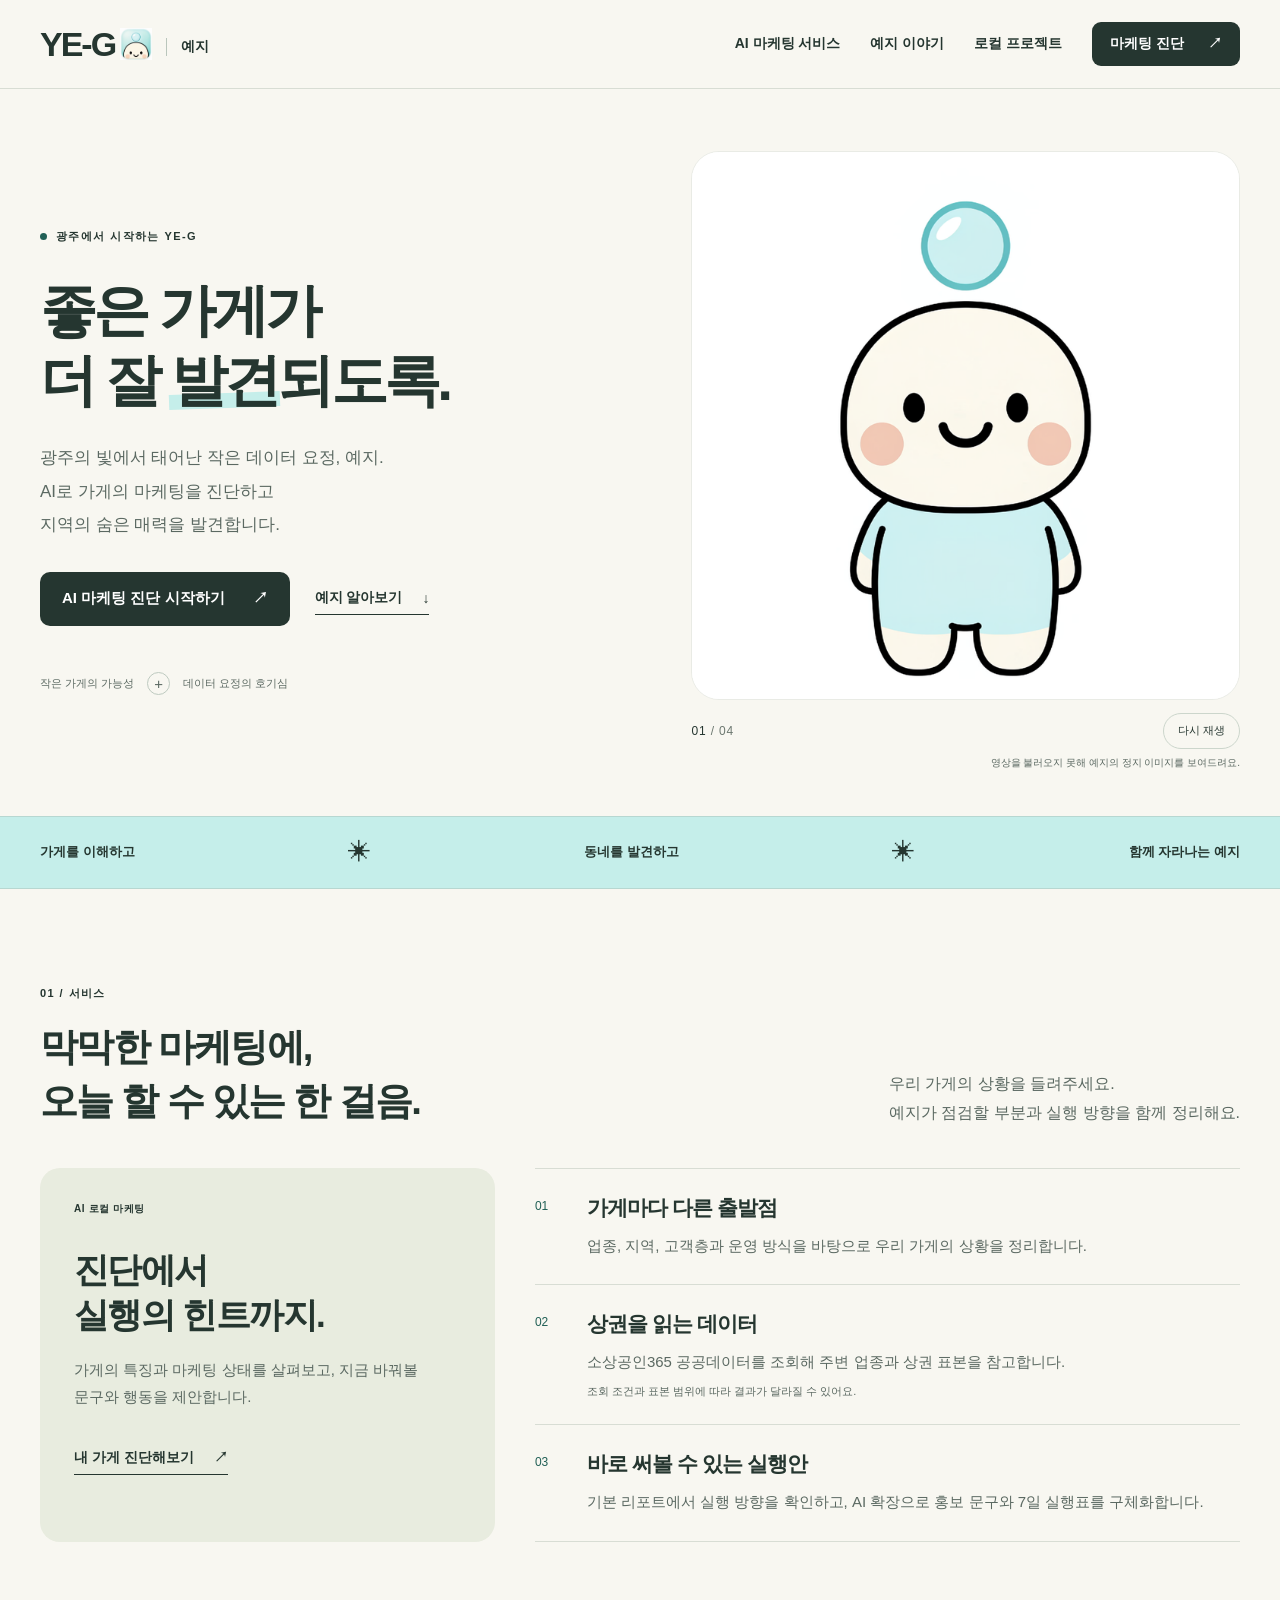
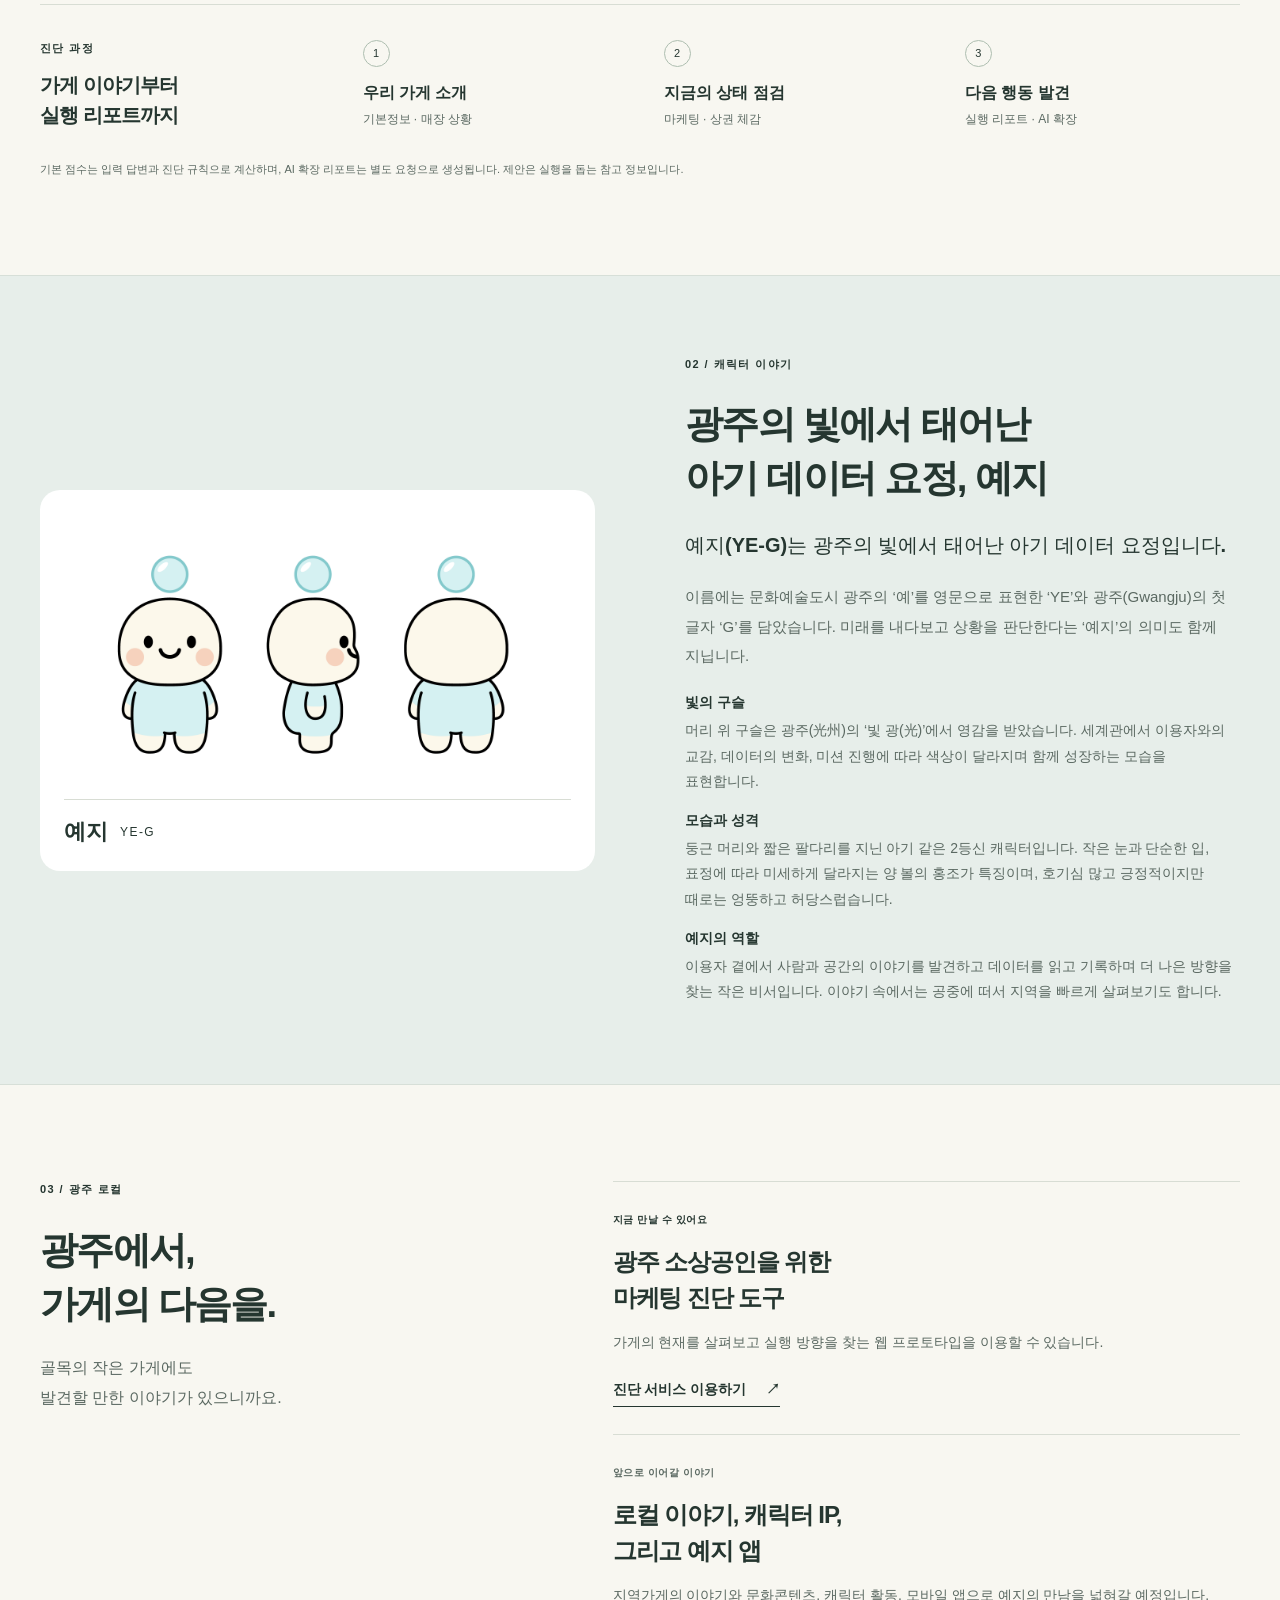
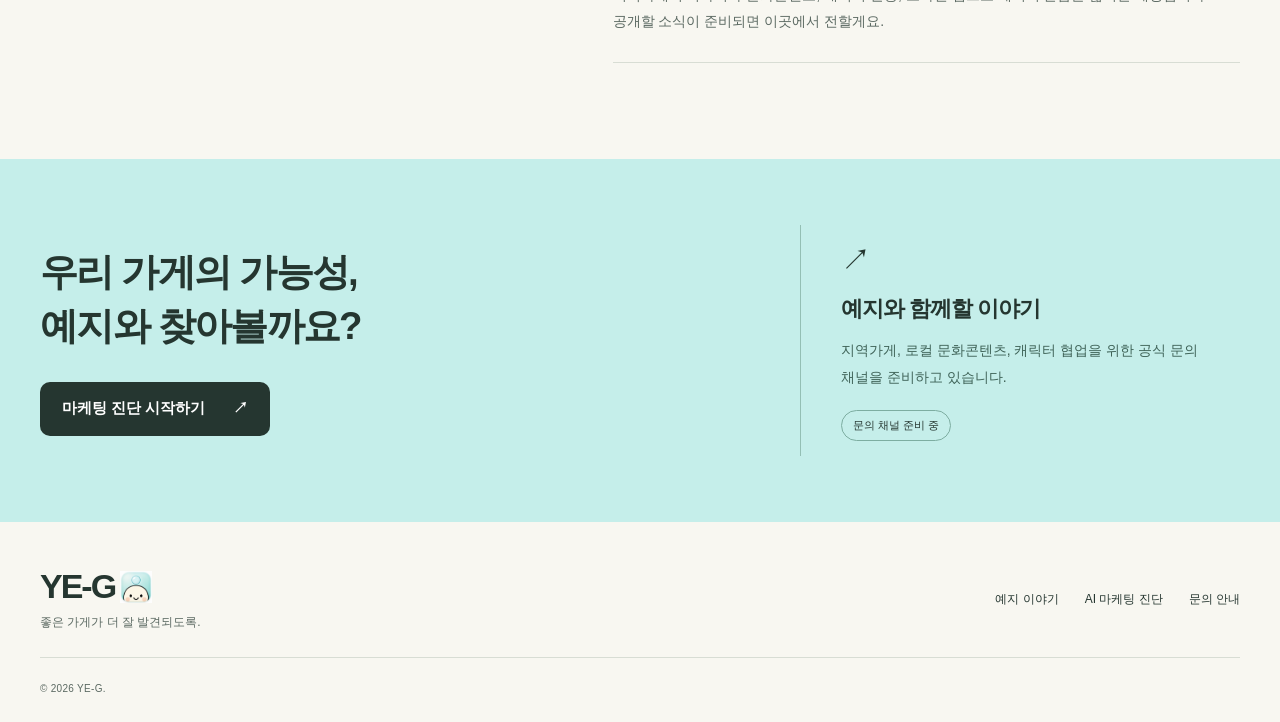
==== commit 85f201ff: "content: apply official YE-G lore and supplied images" ====
--- a/index.html
+++ b/index.html
@@ -22,7 +22,7 @@
   <a class="skip-link" href="#main">본문으로 바로가기</a>
   <header class="site-header">
     <div class="header-inner wrap">
-      <a href="/" class="wordmark" aria-label="예지 YE-G 홈">YE-G<span class="wordmark-dot" aria-hidden="true"></span><small>예지</small></a>
+      <a href="/" class="wordmark" aria-label="예지 YE-G 홈">YE-G<img class="wordmark-face" src="/assets/brand/ye-g-face-logo.png" alt="" width="32" height="32"><small>예지</small></a>
       <button class="menu-toggle" type="button" data-menu-toggle aria-expanded="false" aria-controls="site-navigation">메뉴 <span aria-hidden="true">☰</span></button>
       <nav id="site-navigation" data-navigation aria-label="주 메뉴">
         <a href="#service">AI 마케팅 서비스</a>
@@ -35,7 +35,7 @@
   <main id="main">
     <section class="hero wrap" aria-labelledby="hero-title">
       <div class="hero-copy">
-        <p class="eyebrow"><span class="signal" aria-hidden="true"></span> FROM GWANGJU, WITH YE-G</p>
+        <p class="eyebrow"><span class="signal" aria-hidden="true"></span> 광주에서 시작하는 YE-G</p>
         <h1 id="hero-title">좋은 가게가<br>더 잘 <span class="underlined">발견</span>되도록.</h1>
         <p class="hero-description">광주의 빛에서 태어난 작은 데이터 요정, 예지.<br class="desktop-break"> AI로 가게의 마케팅을 진단하고<br class="desktop-break"> 지역의 숨은 매력을 발견합니다.</p>
         <div class="hero-actions">
@@ -45,12 +45,10 @@
         <div class="hero-footnote"><span>작은 가게의 가능성</span><span class="plus" aria-hidden="true">+</span><span>데이터 요정의 호기심</span></div>
       </div>
       <div class="hero-character" data-character-player data-playback="poster">
-        <div class="character-topline"><span>MEET YOUR LOCAL FRIEND</span><span class="live-label">안녕, 나는 예지!</span></div>
         <div class="character-frame" role="img" aria-label="머리 위 민트색 구슬을 가진 예지 캐릭터의 네 가지 애니메이션">
           <img data-character-poster src="/assets/brand/ye-g-poster.webp" width="1280" height="720" alt="" fetchpriority="high">
           <video autoplay muted playsinline preload="none" aria-hidden="true" tabindex="-1" disablepictureinpicture></video>
           <video autoplay muted playsinline preload="none" aria-hidden="true" tabindex="-1" disablepictureinpicture></video>
-          <span class="character-stamp" aria-hidden="true">YOUR<br>LOCAL<br>COMPANION</span>
         </div>
         <div class="character-controls">
           <span class="clip-count"><span data-clip-number>01</span><span> / 04</span></span>
@@ -60,31 +58,31 @@
         <noscript><p>예지의 정지 이미지입니다. 애니메이션은 JavaScript를 켜면 재생됩니다.</p></noscript>
       </div>
     </section>
-    <div class="brand-ribbon" aria-hidden="true"><div class="wrap"><span>가게를 이해하고</span><b>✳</b><span>동네를 발견하고</span><b>✳</b><span>함께 자라나는 예지</span><b>✳</b><span>LOCAL POSSIBILITIES</span></div></div>
+    <div class="brand-ribbon" aria-hidden="true"><div class="wrap"><span>가게를 이해하고</span><b>✳</b><span>동네를 발견하고</span><b>✳</b><span>함께 자라나는 예지</span></div></div>
 
     <section id="service" class="section wrap" aria-labelledby="service-title">
-      <div class="section-heading"><p class="eyebrow">01 / FOR YOUR BUSINESS</p><h2 id="service-title">막막한 마케팅에,<br>오늘 할 수 있는 한 걸음.</h2><p>우리 가게의 상황을 들려주세요.<br>예지가 점검할 부분과 실행 방향을 함께 정리해요.</p></div>
+      <div class="section-heading"><p class="eyebrow">01 / 서비스</p><h2 id="service-title">막막한 마케팅에,<br>오늘 할 수 있는 한 걸음.</h2><p>우리 가게의 상황을 들려주세요.<br>예지가 점검할 부분과 실행 방향을 함께 정리해요.</p></div>
       <div class="service-grid">
-        <article class="service-intro"><span class="small-label">AI LOCAL MARKETING</span><h3>진단에서<br>실행의 힌트까지.</h3><p>가게의 특징과 마케팅 상태를 살펴보고, 지금 바꿔볼 문구와 행동을 제안합니다.</p><a class="text-link" href="/diagnosis">내 가게 진단해보기 <span aria-hidden="true">↗</span></a></article>
+        <article class="service-intro"><span class="small-label">AI 로컬 마케팅</span><h3>진단에서<br>실행의 힌트까지.</h3><p>가게의 특징과 마케팅 상태를 살펴보고, 지금 바꿔볼 문구와 행동을 제안합니다.</p><a class="text-link" href="/diagnosis">내 가게 진단해보기 <span aria-hidden="true">↗</span></a></article>
         <div class="service-details">
           <article><span class="feature-number">01</span><div><h3>가게마다 다른 출발점</h3><p>업종, 지역, 고객층과 운영 방식을 바탕으로 우리 가게의 상황을 정리합니다.</p></div></article>
           <article><span class="feature-number">02</span><div><h3>상권을 읽는 데이터</h3><p>소상공인365 공공데이터를 조회해 주변 업종과 상권 표본을 참고합니다.</p><small>조회 조건과 표본 범위에 따라 결과가 달라질 수 있어요.</small></div></article>
           <article><span class="feature-number">03</span><div><h3>바로 써볼 수 있는 실행안</h3><p>기본 리포트에서 실행 방향을 확인하고, AI 확장으로 홍보 문구와 7일 실행표를 구체화합니다.</p></div></article>
         </div>
       </div>
-      <div class="process" aria-labelledby="process-title"><div><p class="eyebrow">HOW IT WORKS</p><h3 id="process-title">가게 이야기부터<br>실행 리포트까지</h3></div><ol><li><span>1</span><strong>우리 가게 소개</strong><p>기본정보 · 매장 상황</p></li><li><span>2</span><strong>지금의 상태 점검</strong><p>마케팅 · 상권 체감</p></li><li><span>3</span><strong>다음 행동 발견</strong><p>실행 리포트 · AI 확장</p></li></ol></div>
+      <div class="process" aria-labelledby="process-title"><div><p class="eyebrow">진단 과정</p><h3 id="process-title">가게 이야기부터<br>실행 리포트까지</h3></div><ol><li><span>1</span><strong>우리 가게 소개</strong><p>기본정보 · 매장 상황</p></li><li><span>2</span><strong>지금의 상태 점검</strong><p>마케팅 · 상권 체감</p></li><li><span>3</span><strong>다음 행동 발견</strong><p>실행 리포트 · AI 확장</p></li></ol></div>
       <p class="service-note">기본 점수는 입력 답변과 진단 규칙으로 계산하며, AI 확장 리포트는 별도 요청으로 생성됩니다. 제안은 실행을 돕는 참고 정보입니다.</p>
     </section>
 
     <section id="about" class="about-section" aria-labelledby="about-title"><div class="wrap about-grid">
-      <div class="about-portrait"><span class="portrait-label">A LITTLE LIGHT, A LOCAL FRIEND.</span><div class="portrait-frame"><img src="/assets/brand/ye-g-poster.webp" alt="크림색 얼굴, 민트색 몸과 머리 위 데이터 구슬을 가진 최신 예지 캐릭터" width="1280" height="720" loading="lazy"></div><span class="portrait-name">예지 <span>YE-G</span></span></div>
-      <div class="about-copy"><p class="eyebrow">02 / HELLO, I'M YE-G</p><h2 id="about-title">광주의 빛을 닮은<br>작은 데이터 요정.</h2><p class="lead">가게에는 실행의 힌트를,<br>동네에는 발견의 즐거움을.</p><p>예지는 광주의 빛과 데이터 구슬을 모티브로 태어난 로컬 마케팅 안내자예요. 머리 위 작은 구슬과 함께, 가게와 동네의 가능성을 살펴봅니다.</p><p>친근한 캐릭터의 이야기와 AI 마케팅 서비스를 연결하며, 광주에서 시작하는 로컬 문화콘텐츠 브랜드로 자라나고자 합니다.</p><div class="character-values"><span>광주의 빛</span><span>데이터 구슬</span><span>다정한 호기심</span></div></div>
+      <div class="about-portrait"><div class="portrait-frame"><img src="/assets/brand/ye-g-turnaround.png" alt="예지의 앞모습, 옆모습, 뒷모습을 나란히 보여주는 공식 턴어라운드" width="2560" height="1440" loading="lazy"></div><span class="portrait-name">예지 <span>YE-G</span></span></div>
+      <div class="about-copy"><p class="eyebrow">02 / 캐릭터 이야기</p><h2 id="about-title">광주의 빛에서 태어난<br>아기 데이터 요정, 예지</h2><p class="lead">예지(YE-G)는 광주의 빛에서 태어난 아기 데이터 요정입니다.</p><p>이름에는 문화예술도시 광주의 ‘예’를 영문으로 표현한 ‘YE’와 광주(Gwangju)의 첫 글자 ‘G’를 담았습니다. 미래를 내다보고 상황을 판단한다는 ‘예지’의 의미도 함께 지닙니다.</p><div class="world-notes"><p><strong>빛의 구슬</strong>머리 위 구슬은 광주(光州)의 ‘빛 광(光)’에서 영감을 받았습니다. 세계관에서 이용자와의 교감, 데이터의 변화, 미션 진행에 따라 색상이 달라지며 함께 성장하는 모습을 표현합니다.</p><p><strong>모습과 성격</strong>둥근 머리와 짧은 팔다리를 지닌 아기 같은 2등신 캐릭터입니다. 작은 눈과 단순한 입, 표정에 따라 미세하게 달라지는 양 볼의 홍조가 특징이며, 호기심 많고 긍정적이지만 때로는 엉뚱하고 허당스럽습니다.</p><p><strong>예지의 역할</strong>이용자 곁에서 사람과 공간의 이야기를 발견하고 데이터를 읽고 기록하며 더 나은 방향을 찾는 작은 비서입니다. 이야기 속에서는 공중에 떠서 지역을 빠르게 살펴보기도 합니다.</p></div></div>
     </div></section>
 
-    <section id="local" class="section wrap local-section" aria-labelledby="local-title"><div><p class="eyebrow">03 / ROOTED IN LOCAL</p><h2 id="local-title">광주에서,<br>가게의 다음을.</h2><p>골목의 작은 가게에도<br>발견할 만한 이야기가 있으니까요.</p></div><div class="local-stories"><article><span class="small-label">지금 만날 수 있어요</span><h3>광주 소상공인을 위한<br>마케팅 진단 도구</h3><p>가게의 현재를 살펴보고 실행 방향을 찾는 웹 프로토타입을 이용할 수 있습니다.</p><a class="text-link" href="/diagnosis">진단 서비스 이용하기 <span aria-hidden="true">↗</span></a></article><article><span class="small-label muted-label">앞으로 이어갈 이야기</span><h3>로컬 이야기, 캐릭터 IP,<br>그리고 예지 앱</h3><p>지역가게의 이야기와 문화콘텐츠, 캐릭터 활동, 모바일 앱으로 예지의 만남을 넓혀갈 예정입니다. 공개할 소식이 준비되면 이곳에서 전할게요.</p></article></div></section>
+    <section id="local" class="section wrap local-section" aria-labelledby="local-title"><div><p class="eyebrow">03 / 광주 로컬</p><h2 id="local-title">광주에서,<br>가게의 다음을.</h2><p>골목의 작은 가게에도<br>발견할 만한 이야기가 있으니까요.</p></div><div class="local-stories"><article><span class="small-label">지금 만날 수 있어요</span><h3>광주 소상공인을 위한<br>마케팅 진단 도구</h3><p>가게의 현재를 살펴보고 실행 방향을 찾는 웹 프로토타입을 이용할 수 있습니다.</p><a class="text-link" href="/diagnosis">진단 서비스 이용하기 <span aria-hidden="true">↗</span></a></article><article><span class="small-label muted-label">앞으로 이어갈 이야기</span><h3>로컬 이야기, 캐릭터 IP,<br>그리고 예지 앱</h3><p>지역가게의 이야기와 문화콘텐츠, 캐릭터 활동, 모바일 앱으로 예지의 만남을 넓혀갈 예정입니다. 공개할 소식이 준비되면 이곳에서 전할게요.</p></article></div></section>
 
-    <section id="contact" class="closing-section" aria-labelledby="closing-title"><div class="wrap closing-grid"><div><p class="eyebrow">SMALL STEPS, LOCAL POSSIBILITIES</p><h2 id="closing-title">우리 가게의 가능성,<br>예지와 찾아볼까요?</h2><a class="button primary" href="/diagnosis">마케팅 진단 시작하기 <span aria-hidden="true">↗</span></a></div><aside class="contact-note"><span class="contact-symbol" aria-hidden="true">↗</span><h3>예지와 함께할 이야기</h3><p>지역가게, 로컬 문화콘텐츠, 캐릭터 협업을 위한 공식 문의 채널을 준비하고 있습니다.</p><span class="availability">문의 채널 준비 중</span></aside></div></section>
+    <section id="contact" class="closing-section" aria-labelledby="closing-title"><div class="wrap closing-grid"><div><h2 id="closing-title">우리 가게의 가능성,<br>예지와 찾아볼까요?</h2><a class="button primary" href="/diagnosis">마케팅 진단 시작하기 <span aria-hidden="true">↗</span></a></div><aside class="contact-note"><span class="contact-symbol" aria-hidden="true">↗</span><h3>예지와 함께할 이야기</h3><p>지역가게, 로컬 문화콘텐츠, 캐릭터 협업을 위한 공식 문의 채널을 준비하고 있습니다.</p><span class="availability">문의 채널 준비 중</span></aside></div></section>
   </main>
-  <footer class="site-footer wrap"><div><a href="/" class="wordmark" aria-label="예지 YE-G 홈">YE-G<span class="wordmark-dot" aria-hidden="true"></span></a><p>좋은 가게가 더 잘 발견되도록.</p></div><nav aria-label="하단 메뉴"><a href="#about">예지 이야기</a><a href="/diagnosis">AI 마케팅 진단</a><a href="#contact">문의 안내</a></nav><small>© 2026 YE-G. From Gwangju, with curiosity.</small></footer>
+  <footer class="site-footer wrap"><div><a href="/" class="wordmark" aria-label="예지 YE-G 홈">YE-G<img class="wordmark-face" src="/assets/brand/ye-g-face-logo.png" alt="" width="32" height="32" loading="lazy"></a><p>좋은 가게가 더 잘 발견되도록.</p></div><nav aria-label="하단 메뉴"><a href="#about">예지 이야기</a><a href="/diagnosis">AI 마케팅 진단</a><a href="#contact">문의 안내</a></nav><small>© 2026 YE-G.</small></footer>
 </body>
 </html>
--- a/styles/site.css
+++ b/styles/site.css
@@ -1,7 +1,7 @@
 /* Provisional brand tokens; replace from the approved brand guide in one place. */
 :root{--paper:#f8f7f1;--white:#fff;--ink:#253630;--muted:#5b6962;--mint:#c5eeea;--mint-dark:#205f55;--cream:#eee7d6;--line:#d8ddd4;--accent:#dbe8af;--radius:28px;--font:-apple-system,BlinkMacSystemFont,"Apple SD Gothic Neo","Noto Sans KR",sans-serif}
-*{box-sizing:border-box}html{scroll-behavior:smooth;scroll-padding-top:105px}body{margin:0;background:var(--paper);color:var(--ink);font-family:var(--font);word-break:keep-all;-webkit-font-smoothing:antialiased}a{color:inherit;text-decoration:none}button{font:inherit;color:inherit;cursor:pointer}button:disabled{cursor:default}button,a{-webkit-tap-highlight-color:transparent}a:focus-visible,button:focus-visible{outline:3px solid var(--mint-dark);outline-offset:5px}h1,h2,h3,p{margin:0}h1,h2,h3{letter-spacing:-.045em}img,video{display:block;max-width:100%}.wrap{width:min(1200px,calc(100% - 80px));margin-inline:auto}.skip-link{position:fixed;left:20px;top:-100px;background:var(--ink);color:white;padding:14px;z-index:100}.skip-link:focus{top:12px}.site-header{position:sticky;top:0;z-index:20;background:rgba(248,247,241,.96);border-bottom:1px solid var(--line)}.header-inner{height:88px;display:flex;align-items:center;justify-content:space-between;gap:24px}.wordmark{display:inline-flex;align-items:center;font-size:34px;letter-spacing:-2px;font-weight:900;white-space:nowrap}.wordmark-dot{width:9px;height:9px;border-radius:50%;background:#5cb5b7;margin:12px 0 0 4px}.wordmark small{font-size:14px;letter-spacing:0;margin:5px 0 0 14px;padding-left:14px;border-left:1px solid #bac6bc;font-weight:600}.site-header nav{display:flex;align-items:center;gap:30px;font-size:14px;font-weight:650}.site-header nav a:not(.nav-cta):hover,.site-footer nav a:hover{color:var(--mint-dark);text-decoration:underline;text-underline-offset:6px}.nav-cta{background:var(--ink);color:white;border-radius:9px;padding:13px 18px}.nav-cta span{margin-left:20px}.menu-toggle{display:none}.hero{display:grid;grid-template-columns:1.1fr 1fr;gap:48px;align-items:center;padding-block:62px 44px}.eyebrow{font-size:11px;letter-spacing:.13em;font-weight:750;line-height:1.6}.hero-copy>.eyebrow{display:flex;gap:9px;align-items:center}.signal{height:7px;width:7px;background:var(--mint-dark);border-radius:50%}h1{font-size:clamp(42px,4.45vw,66px);line-height:1.23;font-weight:780;margin-top:30px;letter-spacing:-.065em}.underlined{position:relative;z-index:0;white-space:nowrap}.underlined:after{content:"";position:absolute;z-index:-1;background:var(--mint);height:.26em;bottom:.08em;left:-2px;right:-2px;transform:rotate(-2deg)}.hero-description{font-size:17px;line-height:1.95;color:var(--muted);margin-top:26px}.hero-actions{display:flex;align-items:center;flex-wrap:wrap;gap:25px;margin-top:31px}.button{display:inline-flex;align-items:center;justify-content:space-between;gap:28px;font-size:15px;font-weight:700;min-height:54px;padding:17px 22px;border-radius:10px;transition:background .15s,transform .15s}.primary{background:var(--ink);color:#fff}.primary:hover,.nav-cta:hover{background:var(--mint-dark)}.text-link{display:inline-flex;gap:20px;align-items:center;border-bottom:1px solid currentColor;font-size:14px;font-weight:700;padding-block:7px}.text-link:hover{color:var(--mint-dark)}.hero-footnote{display:flex;align-items:center;gap:13px;font-size:11px;color:var(--muted);margin-top:46px}.plus{width:23px;height:23px;display:grid;place-items:center;border:1px solid #becac0;border-radius:50%;font-size:15px}.hero-character{min-width:0}.character-topline{display:flex;justify-content:space-between;align-items:center;font-size:9px;letter-spacing:.08em;margin-bottom:12px}.live-label{font-size:12px;letter-spacing:0;font-weight:650}.character-frame{aspect-ratio:1 / 1;overflow:hidden;position:relative;border-radius:var(--radius);background:white;border:1px solid #e9ebe5;isolation:isolate}.character-frame>img,.character-frame>video{position:absolute;inset:0;width:100%;height:100%;object-fit:cover;object-position:center}.character-frame>video{opacity:0;pointer-events:none;z-index:1}.character-frame>video.is-active{opacity:1;z-index:2}.character-stamp{position:absolute;z-index:3;left:20px;top:22px;font-size:8px;letter-spacing:.12em;line-height:1.5;color:#64716b}.character-controls{display:flex;justify-content:space-between;align-items:center;margin-top:13px}.clip-count{font-size:12px;font-variant-numeric:tabular-nums;letter-spacing:.07em}.clip-count>span+span{color:#6b776f}.character-controls button{min-height:36px;border:1px solid #ccd6cc;border-radius:20px;padding:8px 14px;background:transparent;font-size:11px}.character-controls button:hover:not(:disabled){background:var(--mint)}.playback-status{font-size:10px;color:var(--muted);margin-top:7px;text-align:right;min-height:16px}.brand-ribbon{background:var(--mint);border-block:1px solid #b7d7d1;padding:22px 0}.brand-ribbon>.wrap{display:flex;align-items:center;justify-content:space-between;gap:18px;font-size:13px;font-weight:650}.brand-ribbon b{font-size:23px;font-weight:400}.brand-ribbon span:last-child{font-size:10px;letter-spacing:.12em}.section{padding-block:96px}.section-heading{display:grid;grid-template-columns:1fr 1.55fr;column-gap:60px;row-gap:18px;align-items:end;margin-bottom:40px}.section-heading>.eyebrow{grid-column:1/-1}.section-heading>p:last-child{color:var(--muted);font-size:16px;line-height:1.85;justify-self:end}h2{font-size:clamp(32px,3vw,43px);line-height:1.4;font-weight:730}.service-grid{display:grid;grid-template-columns:1fr 1.55fr;gap:40px}.service-intro{background:#e8ecdf;border-radius:20px;padding:34px;display:flex;flex-direction:column;align-items:flex-start}.small-label{font-size:10px;letter-spacing:.06em;font-weight:750;display:inline-block}.service-intro h3{font-size:35px;line-height:1.3;margin-top:31px}.service-intro p{font-size:15px;line-height:1.85;color:var(--muted);margin-top:18px}.service-intro .text-link{margin-top:31px}.service-details article{display:grid;grid-template-columns:38px 1fr;gap:14px;padding:25px 0;border-top:1px solid var(--line)}.service-details article:last-child{border-bottom:1px solid var(--line)}.feature-number{font-size:12px;color:var(--mint-dark);padding-top:5px}.service-details h3{font-size:21px}.service-details p{font-size:15px;line-height:1.85;margin-top:10px;color:var(--muted)}.service-details small{font-size:11px;color:var(--muted);display:block;margin-top:8px}.process{display:grid;grid-template-columns:1fr 3fr;gap:30px;margin-top:62px;padding-top:35px;border-top:1px solid var(--line)}.process h3{font-size:20px;line-height:1.5;margin-top:12px}.process ol{list-style:none;padding:0;margin:0;display:grid;grid-template-columns:repeat(3,1fr);gap:26px}.process li{position:relative}.process li>span{display:grid;place-items:center;width:27px;height:27px;border:1px solid #aebeb0;border-radius:50%;font-size:11px;margin-bottom:16px}.process strong{font-size:16px}.process li p{font-size:12px;color:var(--muted);margin-top:7px}.service-note{margin-top:30px;color:var(--muted);font-size:11px;line-height:1.8}.about-section{padding-block:80px;background:#e7eeea;border-block:1px solid #d7dfd8}.about-grid{display:grid;grid-template-columns:1fr 1fr;gap:90px;align-items:center}.about-portrait{background:#fff;border-radius:20px;padding:24px;position:relative;transform:rotate(-2deg)}.portrait-label{display:block;font-size:9px;letter-spacing:.12em}.portrait-frame{aspect-ratio:1;overflow:hidden;margin-top:14px}.portrait-frame img{width:100%;height:100%;object-fit:cover;object-position:center}.portrait-name{display:flex;align-items:center;gap:12px;border-top:1px solid var(--line);padding-top:17px;font-size:22px;font-weight:750}.portrait-name span{font-size:12px;letter-spacing:.12em;font-weight:500}.about-copy h2{margin-top:23px}.about-copy .lead{font-size:20px;line-height:1.65;margin-top:25px;color:var(--ink);font-weight:550}.about-copy>p:not(.eyebrow):not(.lead){font-size:15px;line-height:1.95;color:var(--muted);margin-top:20px}.character-values{display:flex;gap:8px;flex-wrap:wrap;margin-top:27px}.character-values span{border:1px solid #b4c8be;border-radius:24px;padding:9px 13px;font-size:11px}.local-section{display:grid;grid-template-columns:1fr 1.3fr;gap:90px}.local-section h2{margin-top:24px}.local-section>div>p:last-child{line-height:1.85;font-size:16px;color:var(--muted);margin-top:23px}.local-stories article{border-top:1px solid var(--line);padding:27px 0}.local-stories article:last-child{border-bottom:1px solid var(--line)}.local-stories h3{font-size:24px;line-height:1.5;margin-top:17px}.local-stories p{font-size:14px;line-height:1.85;color:var(--muted);margin-top:14px}.local-stories .text-link{margin-top:18px}.muted-label{color:var(--muted)}.closing-section{background:var(--mint);padding-block:66px}.closing-grid{display:grid;grid-template-columns:1.5fr 1fr;gap:100px;align-items:center}.closing-grid h2{margin-top:19px}.closing-grid .button{margin-top:29px}.contact-note{border-left:1px solid #94bfb4;padding:15px 0 15px 40px}.contact-symbol{font-size:30px}.contact-note h3{font-size:22px;margin-top:13px}.contact-note p{font-size:14px;line-height:1.9;margin-top:13px;color:#3f6358}.availability{display:inline-block;margin-top:20px;font-size:11px;border:1px solid #7dada1;padding:7px 11px;border-radius:20px}.site-footer{padding-block:45px 28px;display:grid;grid-template-columns:1fr 1fr;align-items:center;gap:26px}.site-footer p{font-size:12px;color:var(--muted);margin-top:8px}.site-footer nav{display:flex;gap:26px;justify-content:flex-end;font-size:12px}.site-footer>small{grid-column:1/-1;padding-top:25px;border-top:1px solid var(--line);font-size:10px;letter-spacing:.03em;color:var(--muted)}
+*{box-sizing:border-box}html{scroll-behavior:smooth;scroll-padding-top:105px}body{margin:0;background:var(--paper);color:var(--ink);font-family:var(--font);word-break:keep-all;-webkit-font-smoothing:antialiased}a{color:inherit;text-decoration:none}button{font:inherit;color:inherit;cursor:pointer}button:disabled{cursor:default}button,a{-webkit-tap-highlight-color:transparent}a:focus-visible,button:focus-visible{outline:3px solid var(--mint-dark);outline-offset:5px}h1,h2,h3,p{margin:0}h1,h2,h3{letter-spacing:-.045em}img,video{display:block;max-width:100%}.wrap{width:min(1200px,calc(100% - 80px));margin-inline:auto}.skip-link{position:fixed;left:20px;top:-100px;background:var(--ink);color:white;padding:14px;z-index:100}.skip-link:focus{top:12px}.site-header{position:sticky;top:0;z-index:20;background:rgba(248,247,241,.96);border-bottom:1px solid var(--line)}.header-inner{height:88px;display:flex;align-items:center;justify-content:space-between;gap:24px}.wordmark{display:inline-flex;align-items:center;font-size:34px;letter-spacing:-2px;font-weight:900;white-space:nowrap}.wordmark-face{width:32px;height:32px;object-fit:contain;margin-left:5px;flex:none}.wordmark small{font-size:14px;letter-spacing:0;margin:5px 0 0 14px;padding-left:14px;border-left:1px solid #bac6bc;font-weight:600}.site-header nav{display:flex;align-items:center;gap:30px;font-size:14px;font-weight:650}.site-header nav a:not(.nav-cta):hover,.site-footer nav a:hover{color:var(--mint-dark);text-decoration:underline;text-underline-offset:6px}.nav-cta{background:var(--ink);color:white;border-radius:9px;padding:13px 18px}.nav-cta span{margin-left:20px}.menu-toggle{display:none}.hero{display:grid;grid-template-columns:1.1fr 1fr;gap:48px;align-items:center;padding-block:62px 44px}.eyebrow{font-size:11px;letter-spacing:.13em;font-weight:750;line-height:1.6}.hero-copy>.eyebrow{display:flex;gap:9px;align-items:center}.signal{height:7px;width:7px;background:var(--mint-dark);border-radius:50%}h1{font-size:clamp(42px,4.45vw,66px);line-height:1.23;font-weight:780;margin-top:30px;letter-spacing:-.065em}.underlined{position:relative;z-index:0;white-space:nowrap}.underlined:after{content:"";position:absolute;z-index:-1;background:var(--mint);height:.26em;bottom:.08em;left:-2px;right:-2px;transform:rotate(-2deg)}.hero-description{font-size:17px;line-height:1.95;color:var(--muted);margin-top:26px}.hero-actions{display:flex;align-items:center;flex-wrap:wrap;gap:25px;margin-top:31px}.button{display:inline-flex;align-items:center;justify-content:space-between;gap:28px;font-size:15px;font-weight:700;min-height:54px;padding:17px 22px;border-radius:10px;transition:background .15s,transform .15s}.primary{background:var(--ink);color:#fff}.primary:hover,.nav-cta:hover{background:var(--mint-dark)}.text-link{display:inline-flex;gap:20px;align-items:center;border-bottom:1px solid currentColor;font-size:14px;font-weight:700;padding-block:7px}.text-link:hover{color:var(--mint-dark)}.hero-footnote{display:flex;align-items:center;gap:13px;font-size:11px;color:var(--muted);margin-top:46px}.plus{width:23px;height:23px;display:grid;place-items:center;border:1px solid #becac0;border-radius:50%;font-size:15px}.hero-character{min-width:0}.character-frame{aspect-ratio:1 / 1;overflow:hidden;position:relative;border-radius:var(--radius);background:white;border:1px solid #e9ebe5;isolation:isolate}.character-frame>img,.character-frame>video{position:absolute;inset:0;width:100%;height:100%;object-fit:cover;object-position:center}.character-frame>video{opacity:0;pointer-events:none;z-index:1}.character-frame>video.is-active{opacity:1;z-index:2}.character-controls{display:flex;justify-content:space-between;align-items:center;margin-top:13px}.clip-count{font-size:12px;font-variant-numeric:tabular-nums;letter-spacing:.07em}.clip-count>span+span{color:#6b776f}.character-controls button{min-height:36px;border:1px solid #ccd6cc;border-radius:20px;padding:8px 14px;background:transparent;font-size:11px}.character-controls button:hover:not(:disabled){background:var(--mint)}.playback-status{font-size:10px;color:var(--muted);margin-top:7px;text-align:right;min-height:16px}.brand-ribbon{background:var(--mint);border-block:1px solid #b7d7d1;padding:22px 0}.brand-ribbon>.wrap{display:flex;align-items:center;justify-content:space-between;gap:18px;font-size:13px;font-weight:650}.brand-ribbon b{font-size:23px;font-weight:400}.section{padding-block:96px}.section-heading{display:grid;grid-template-columns:1fr 1.55fr;column-gap:60px;row-gap:18px;align-items:end;margin-bottom:40px}.section-heading>.eyebrow{grid-column:1/-1}.section-heading>p:last-child{color:var(--muted);font-size:16px;line-height:1.85;justify-self:end}h2{font-size:clamp(32px,3vw,43px);line-height:1.4;font-weight:730}.service-grid{display:grid;grid-template-columns:1fr 1.55fr;gap:40px}.service-intro{background:#e8ecdf;border-radius:20px;padding:34px;display:flex;flex-direction:column;align-items:flex-start}.small-label{font-size:10px;letter-spacing:.06em;font-weight:750;display:inline-block}.service-intro h3{font-size:35px;line-height:1.3;margin-top:31px}.service-intro p{font-size:15px;line-height:1.85;color:var(--muted);margin-top:18px}.service-intro .text-link{margin-top:31px}.service-details article{display:grid;grid-template-columns:38px 1fr;gap:14px;padding:25px 0;border-top:1px solid var(--line)}.service-details article:last-child{border-bottom:1px solid var(--line)}.feature-number{font-size:12px;color:var(--mint-dark);padding-top:5px}.service-details h3{font-size:21px}.service-details p{font-size:15px;line-height:1.85;margin-top:10px;color:var(--muted)}.service-details small{font-size:11px;color:var(--muted);display:block;margin-top:8px}.process{display:grid;grid-template-columns:1fr 3fr;gap:30px;margin-top:62px;padding-top:35px;border-top:1px solid var(--line)}.process h3{font-size:20px;line-height:1.5;margin-top:12px}.process ol{list-style:none;padding:0;margin:0;display:grid;grid-template-columns:repeat(3,1fr);gap:26px}.process li{position:relative}.process li>span{display:grid;place-items:center;width:27px;height:27px;border:1px solid #aebeb0;border-radius:50%;font-size:11px;margin-bottom:16px}.process strong{font-size:16px}.process li p{font-size:12px;color:var(--muted);margin-top:7px}.service-note{margin-top:30px;color:var(--muted);font-size:11px;line-height:1.8}.about-section{padding-block:80px;background:#e7eeea;border-block:1px solid #d7dfd8}.about-grid{display:grid;grid-template-columns:1fr 1fr;gap:90px;align-items:center}.about-portrait{background:#fff;border-radius:20px;padding:24px;position:relative}.portrait-frame{aspect-ratio:16 / 9;overflow:hidden;background:#fff}.portrait-frame img{width:100%;height:100%;object-fit:contain;object-position:center}.portrait-name{display:flex;align-items:center;gap:12px;border-top:1px solid var(--line);padding-top:17px;font-size:22px;font-weight:750}.portrait-name span{font-size:12px;letter-spacing:.12em;font-weight:500}.about-copy h2{margin-top:23px}.about-copy .lead{font-size:20px;line-height:1.65;margin-top:25px;color:var(--ink);font-weight:550}.about-copy>p:not(.eyebrow):not(.lead){font-size:15px;line-height:1.95;color:var(--muted);margin-top:20px}.world-notes{margin-top:20px}.world-notes p{font-size:14px;line-height:1.8;color:var(--muted);margin-top:14px}.world-notes strong{display:block;font-size:14px;color:var(--ink);margin-bottom:3px}.local-section{display:grid;grid-template-columns:1fr 1.3fr;gap:90px}.local-section h2{margin-top:24px}.local-section>div>p:last-child{line-height:1.85;font-size:16px;color:var(--muted);margin-top:23px}.local-stories article{border-top:1px solid var(--line);padding:27px 0}.local-stories article:last-child{border-bottom:1px solid var(--line)}.local-stories h3{font-size:24px;line-height:1.5;margin-top:17px}.local-stories p{font-size:14px;line-height:1.85;color:var(--muted);margin-top:14px}.local-stories .text-link{margin-top:18px}.muted-label{color:var(--muted)}.closing-section{background:var(--mint);padding-block:66px}.closing-grid{display:grid;grid-template-columns:1.5fr 1fr;gap:100px;align-items:center}.closing-grid h2{margin-top:0}.closing-grid .button{margin-top:29px}.contact-note{border-left:1px solid #94bfb4;padding:15px 0 15px 40px}.contact-symbol{font-size:30px}.contact-note h3{font-size:22px;margin-top:13px}.contact-note p{font-size:14px;line-height:1.9;margin-top:13px;color:#3f6358}.availability{display:inline-block;margin-top:20px;font-size:11px;border:1px solid #7dada1;padding:7px 11px;border-radius:20px}.site-footer{padding-block:45px 28px;display:grid;grid-template-columns:1fr 1fr;align-items:center;gap:26px}.site-footer p{font-size:12px;color:var(--muted);margin-top:8px}.site-footer nav{display:flex;gap:26px;justify-content:flex-end;font-size:12px}.site-footer>small{grid-column:1/-1;padding-top:25px;border-top:1px solid var(--line);font-size:10px;letter-spacing:.03em;color:var(--muted)}
 @media(min-width:1600px){.hero{padding-block:80px 60px}}
-@media(max-width:1050px){.wrap{width:calc(100% - 48px)}.hero{gap:28px;padding-block:42px 34px}h1{font-size:48px}.hero-description{font-size:15px}.hero-actions{gap:17px}.hero-footnote{margin-top:28px;font-size:10px}.hero .button{font-size:13px;padding:15px;gap:15px}.site-header nav{gap:20px}.about-grid,.local-section{gap:45px}.section-heading{gap:18px}.closing-grid{gap:50px}.character-topline{font-size:8px}.section{padding-block:70px}}
-@media(max-width:760px){html{scroll-padding-top:80px}.wrap{width:calc(100% - 40px)}.header-inner{height:72px}.wordmark{font-size:29px}.wordmark small{font-size:12px}.menu-toggle{display:flex;align-items:center;gap:12px;min-height:44px;background:transparent;border:0;font-size:13px}.site-header nav{display:none;position:absolute;top:71px;left:0;right:0;background:var(--paper);padding:20px;border-bottom:1px solid var(--line);gap:0;box-shadow:0 12px 16px #2536300a}.site-header nav.is-open{display:flex;flex-direction:column;align-items:stretch}.site-header nav a{padding:15px}.site-header nav .nav-cta{margin-top:9px;display:flex;justify-content:space-between}.hero{grid-template-columns:1fr;padding-top:38px;gap:32px}.hero-copy .eyebrow{font-size:9px}h1{font-size:clamp(36px,8.8vw,56px);margin-top:20px;line-height:1.3}.hero-description{font-size:15px;line-height:1.85;margin-top:21px}.desktop-break{display:none}.hero-actions{margin-top:24px;gap:22px}.hero-footnote{margin-top:25px;font-size:10px}.hero-character{width:min(100%,500px);justify-self:center}.character-topline{font-size:8px}.character-stamp{font-size:7px;left:15px;top:17px}.character-frame{border-radius:22px}.brand-ribbon{padding:17px 0}.brand-ribbon>.wrap{justify-content:center;font-size:11px;gap:13px;flex-wrap:wrap}.brand-ribbon span:last-child,.brand-ribbon b:last-of-type{display:none}.brand-ribbon b{font-size:17px}.section{padding-block:56px}.section-heading{display:block;margin-bottom:28px}.section-heading h2{margin-top:16px}.section-heading>p:last-child{font-size:14px;margin-top:20px}h2{font-size:31px}.service-grid{grid-template-columns:1fr;gap:24px}.service-intro{padding:27px}.service-intro h3{font-size:31px;margin-top:22px}.service-intro .text-link{margin-top:22px}.service-details article{padding:24px 0}.service-details h3{font-size:20px}.process{grid-template-columns:1fr;margin-top:36px;padding-top:27px;gap:24px}.process h3 br{display:none}.process ol{gap:14px}.process strong{font-size:13px}.process li p{font-size:10px;line-height:1.7}.process li>span{margin-bottom:12px}.service-note{font-size:10px}.about-section{padding-block:50px}.about-grid{grid-template-columns:1fr;gap:36px}.about-portrait{width:min(88%,380px);justify-self:center;padding:20px;order:1}.about-copy{order:0}.about-copy h2{margin-top:16px}.about-copy .lead{font-size:18px}.about-copy>p:not(.eyebrow):not(.lead){font-size:14px}.local-section{grid-template-columns:1fr;gap:30px}.local-section h2{margin-top:16px}.local-section>div>p:last-child{font-size:14px}.local-stories h3{font-size:22px}.closing-section{padding-block:45px}.closing-grid{grid-template-columns:1fr;gap:37px}.closing-grid h2{font-size:29px}.closing-grid .eyebrow{font-size:9px}.contact-note{border-left:0;border-top:1px solid #94bfb4;padding:25px 0 0}.contact-symbol{float:right}.contact-note h3{margin-top:0;font-size:20px}.contact-note p{max-width:380px}.site-footer{grid-template-columns:1fr;gap:25px;padding-top:32px}.site-footer nav{justify-content:flex-start;gap:23px}.site-footer>small{padding-top:22px}}
-@media(prefers-reduced-motion:reduce){html{scroll-behavior:auto}*,*:before,*:after{transition:none!important;animation:none!important}.about-portrait{transform:none}}
+@media(max-width:1050px){.wrap{width:calc(100% - 48px)}.hero{gap:28px;padding-block:42px 34px}h1{font-size:48px}.hero-description{font-size:15px}.hero-actions{gap:17px}.hero-footnote{margin-top:28px;font-size:10px}.hero .button{font-size:13px;padding:15px;gap:15px}.site-header nav{gap:20px}.about-grid,.local-section{gap:45px}.section-heading{gap:18px}.closing-grid{gap:50px}.section{padding-block:70px}}
+@media(max-width:760px){html{scroll-padding-top:80px}.wrap{width:calc(100% - 40px)}.header-inner{height:72px}.wordmark{font-size:29px}.wordmark-face{width:28px;height:28px}.wordmark small{font-size:12px}.menu-toggle{display:flex;align-items:center;gap:12px;min-height:44px;background:transparent;border:0;font-size:13px}.site-header nav{display:none;position:absolute;top:71px;left:0;right:0;background:var(--paper);padding:20px;border-bottom:1px solid var(--line);gap:0;box-shadow:0 12px 16px #2536300a}.site-header nav.is-open{display:flex;flex-direction:column;align-items:stretch}.site-header nav a{padding:15px}.site-header nav .nav-cta{margin-top:9px;display:flex;justify-content:space-between}.hero{grid-template-columns:1fr;padding-top:38px;gap:32px}.hero-copy .eyebrow{font-size:9px}h1{font-size:clamp(36px,8.8vw,56px);margin-top:20px;line-height:1.3}.hero-description{font-size:15px;line-height:1.85;margin-top:21px}.desktop-break{display:none}.hero-actions{margin-top:24px;gap:22px}.hero-footnote{margin-top:25px;font-size:10px}.hero-character{width:min(100%,500px);justify-self:center}.character-frame{border-radius:22px}.brand-ribbon{padding:17px 0}.brand-ribbon>.wrap{justify-content:center;font-size:11px;gap:13px;flex-wrap:wrap}.brand-ribbon b{font-size:17px}.section{padding-block:56px}.section-heading{display:block;margin-bottom:28px}.section-heading h2{margin-top:16px}.section-heading>p:last-child{font-size:14px;margin-top:20px}h2{font-size:31px}.service-grid{grid-template-columns:1fr;gap:24px}.service-intro{padding:27px}.service-intro h3{font-size:31px;margin-top:22px}.service-intro .text-link{margin-top:22px}.service-details article{padding:24px 0}.service-details h3{font-size:20px}.process{grid-template-columns:1fr;margin-top:36px;padding-top:27px;gap:24px}.process h3 br{display:none}.process ol{gap:14px}.process strong{font-size:13px}.process li p{font-size:10px;line-height:1.7}.process li>span{margin-bottom:12px}.service-note{font-size:10px}.about-section{padding-block:50px}.about-grid{grid-template-columns:1fr;gap:36px}.about-portrait{width:min(88%,380px);justify-self:center;padding:20px;order:1}.about-copy{order:0}.about-copy h2{margin-top:16px}.about-copy .lead{font-size:18px}.about-copy>p:not(.eyebrow):not(.lead){font-size:14px}.local-section{grid-template-columns:1fr;gap:30px}.local-section h2{margin-top:16px}.local-section>div>p:last-child{font-size:14px}.local-stories h3{font-size:22px}.closing-section{padding-block:45px}.closing-grid{grid-template-columns:1fr;gap:37px}.closing-grid h2{font-size:29px}.closing-grid .eyebrow{font-size:9px}.contact-note{border-left:0;border-top:1px solid #94bfb4;padding:25px 0 0}.contact-symbol{float:right}.contact-note h3{margin-top:0;font-size:20px}.contact-note p{max-width:380px}.site-footer{grid-template-columns:1fr;gap:25px;padding-top:32px}.site-footer nav{justify-content:flex-start;gap:23px}.site-footer>small{padding-top:22px}}
+@media(prefers-reduced-motion:reduce){html{scroll-behavior:auto}*,*:before,*:after{transition:none!important;animation:none!important}}
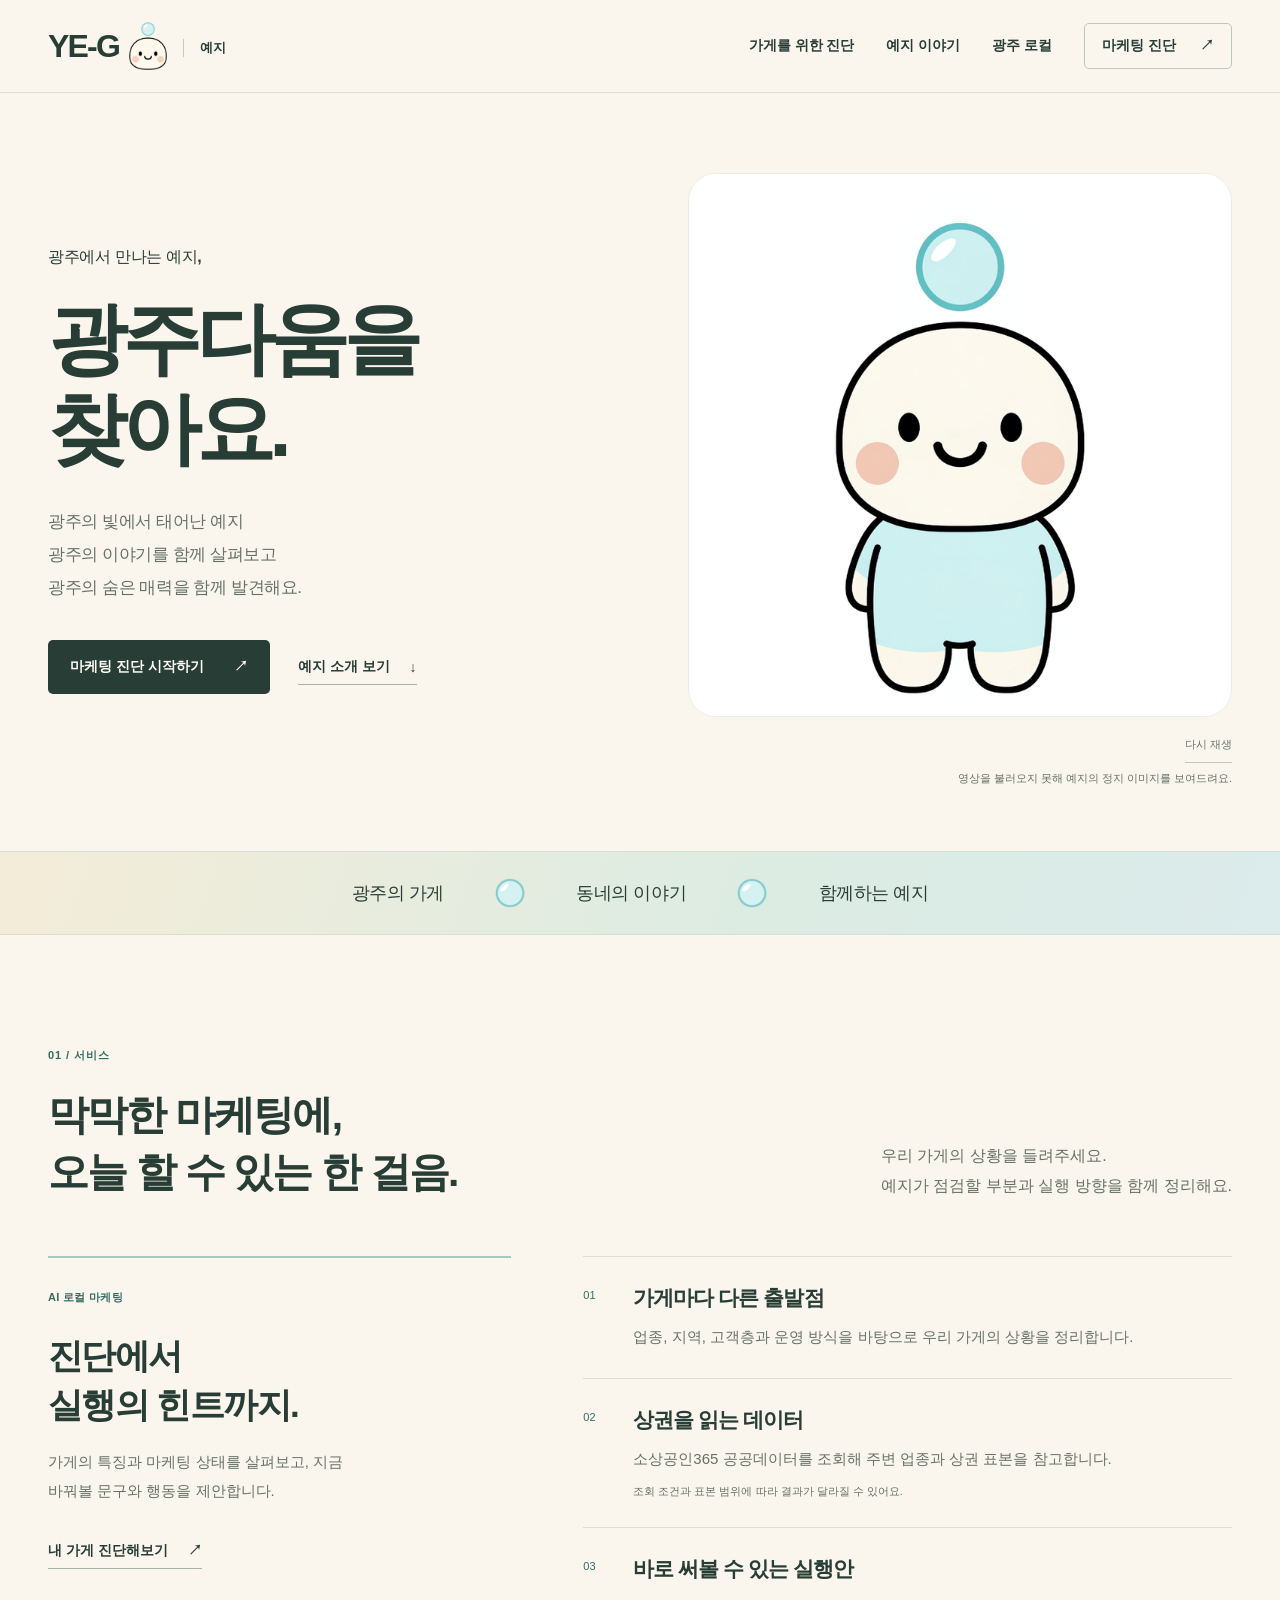
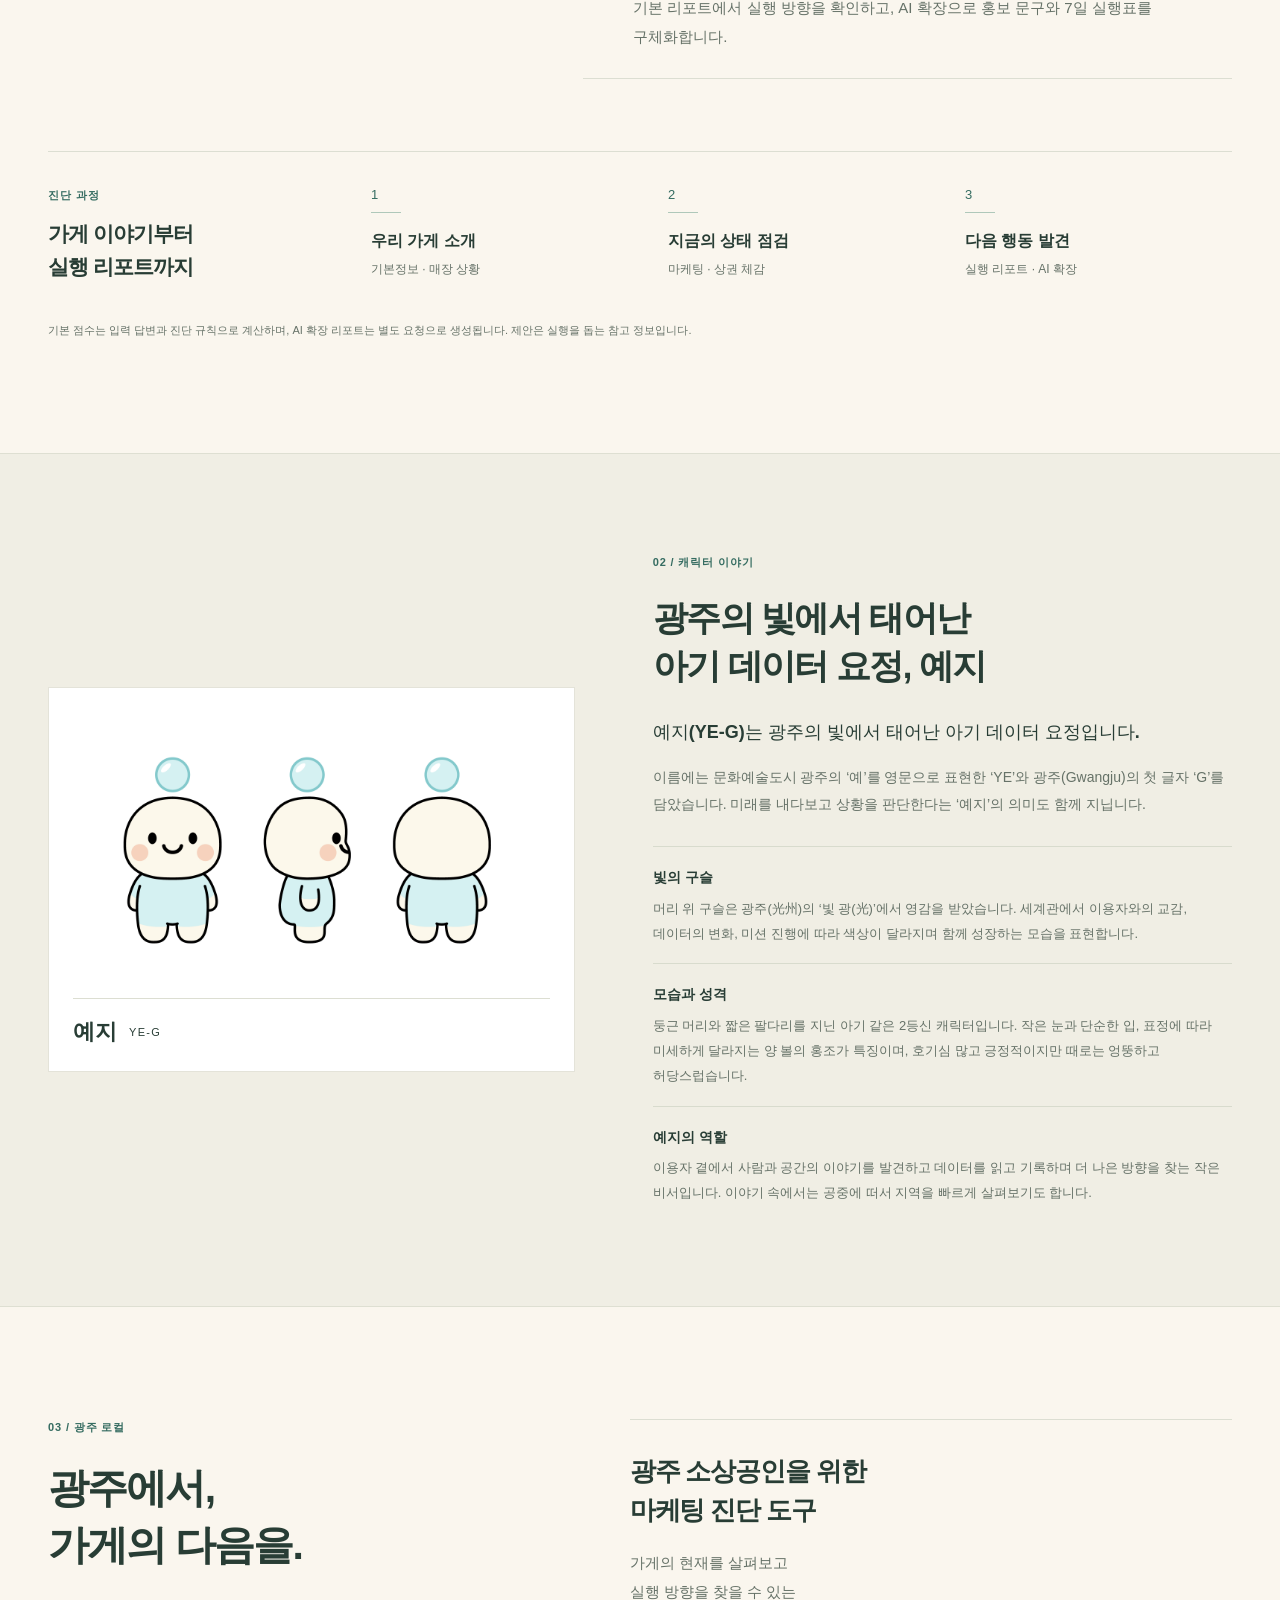
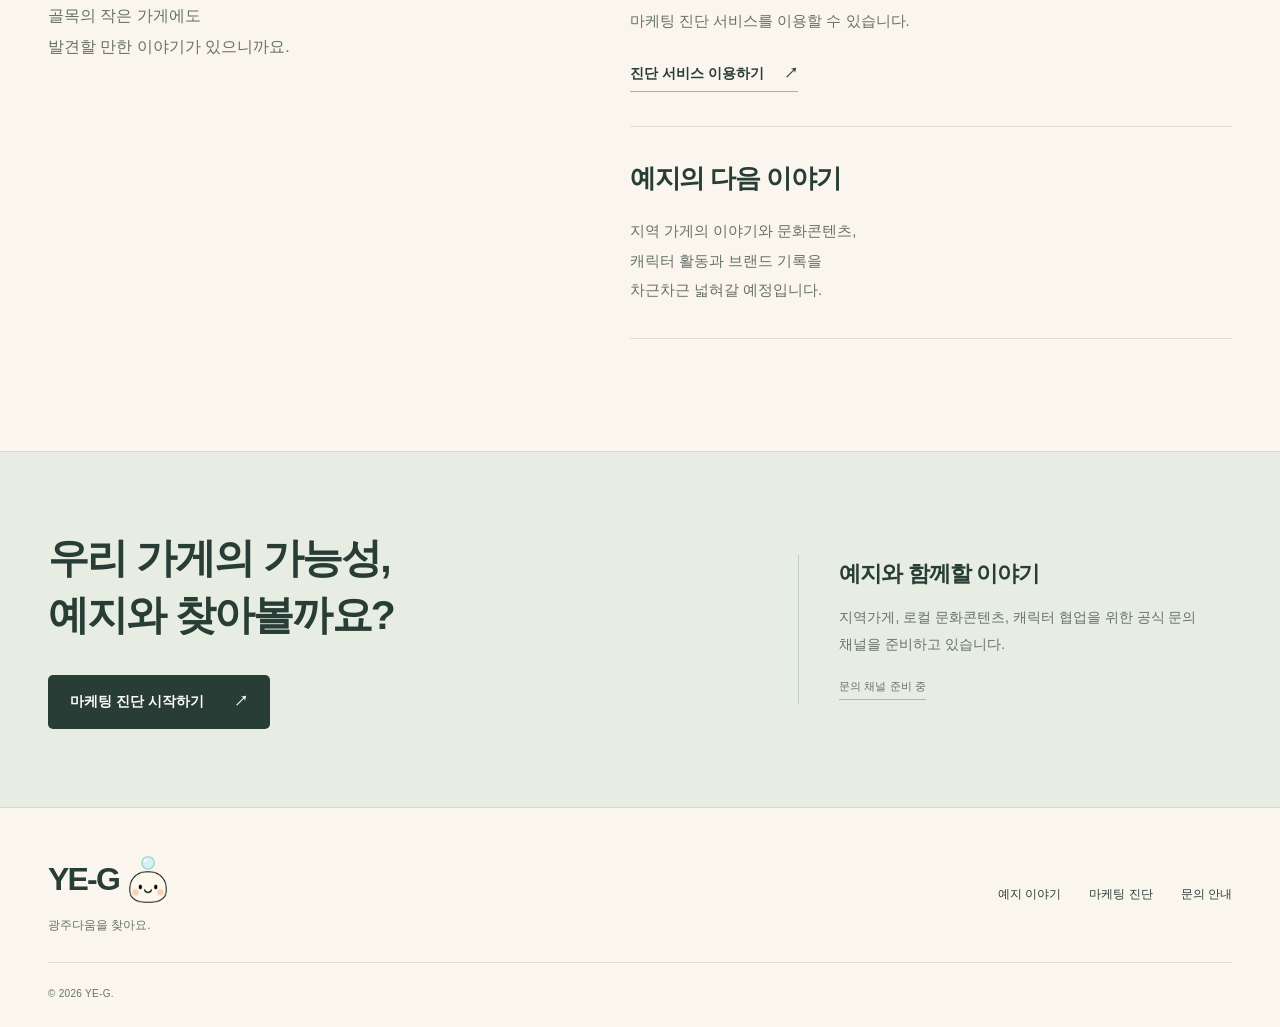
==== commit e5fe9f7d: "Refine YE-G homepage as a warm Gwangju local brand" ====
--- a/index.html
+++ b/index.html
@@ -3,13 +3,13 @@
 <head>
   <meta charset="UTF-8">
   <meta name="viewport" content="width=device-width, initial-scale=1">
-  <meta name="theme-color" content="#f8f7f1">
-  <title>예지 YE-G — 좋은 가게가 더 잘 발견되도록</title>
-  <meta name="description" content="광주의 빛에서 태어난 작은 데이터 요정, 예지. AI 마케팅 진단과 지역의 이야기를 연결하는 YE-G를 만나보세요.">
+  <meta name="theme-color" content="#faf6ee">
+  <title>예지 YE-G — 광주다움을 찾아요.</title>
+  <meta name="description" content="광주의 빛에서 태어난 예지. 광주의 이야기를 함께 살펴보고 광주의 숨은 매력을 함께 발견해요.">
   <meta property="og:type" content="website">
   <meta property="og:locale" content="ko_KR">
-  <meta property="og:title" content="예지 YE-G — 좋은 가게가 더 잘 발견되도록">
-  <meta property="og:description" content="가게에는 실행의 힌트를, 동네에는 발견의 즐거움을. 광주에서 시작하는 예지의 이야기.">
+  <meta property="og:title" content="예지 YE-G — 광주다움을 찾아요.">
+  <meta property="og:description" content="광주의 가게, 동네의 이야기, 함께하는 예지. 광주의 빛에서 태어난 예지와 숨은 매력을 발견해요.">
   <meta property="og:image" content="https://ai-marketing-diagnosis.vercel.app/assets/brand/ye-g-poster.png">
   <meta property="og:url" content="https://ai-marketing-diagnosis.vercel.app/">
   <link rel="canonical" href="https://ai-marketing-diagnosis.vercel.app/">
@@ -22,12 +22,12 @@
   <a class="skip-link" href="#main">본문으로 바로가기</a>
   <header class="site-header">
     <div class="header-inner wrap">
-      <a href="/" class="wordmark" aria-label="예지 YE-G 홈">YE-G<img class="wordmark-face" src="/assets/brand/ye-g-face-logo.png" alt="" width="32" height="32"><small>예지</small></a>
+      <a href="/" class="wordmark" aria-label="예지 YE-G 홈">YE-G<img class="wordmark-face" src="/assets/brand/ye-g-face-transparent.png" alt="" width="38" height="48"><small>예지</small></a>
       <button class="menu-toggle" type="button" data-menu-toggle aria-expanded="false" aria-controls="site-navigation">메뉴 <span aria-hidden="true">☰</span></button>
       <nav id="site-navigation" data-navigation aria-label="주 메뉴">
-        <a href="#service">AI 마케팅 서비스</a>
+        <a href="#service">가게를 위한 진단</a>
         <a href="#about">예지 이야기</a>
-        <a href="#local">로컬 프로젝트</a>
+        <a href="#local">광주 로컬</a>
         <a href="/diagnosis" class="nav-cta">마케팅 진단 <span aria-hidden="true">↗</span></a>
       </nav>
     </div>
@@ -35,14 +35,13 @@
   <main id="main">
     <section class="hero wrap" aria-labelledby="hero-title">
       <div class="hero-copy">
-        <p class="eyebrow"><span class="signal" aria-hidden="true"></span> 광주에서 시작하는 YE-G</p>
-        <h1 id="hero-title">좋은 가게가<br>더 잘 <span class="underlined">발견</span>되도록.</h1>
-        <p class="hero-description">광주의 빛에서 태어난 작은 데이터 요정, 예지.<br class="desktop-break"> AI로 가게의 마케팅을 진단하고<br class="desktop-break"> 지역의 숨은 매력을 발견합니다.</p>
+        <p class="eyebrow">광주에서 만나는 예지,</p>
+        <h1 id="hero-title"><span>광주다움을</span> <span>찾아요.</span></h1>
+        <p class="hero-description"><span>광주의 빛에서 태어난 예지</span><span>광주의 이야기를 함께 살펴보고</span><span>광주의 숨은 매력을 함께 발견해요.</span></p>
         <div class="hero-actions">
-          <a class="button primary" href="/diagnosis">AI 마케팅 진단 시작하기 <span aria-hidden="true">↗</span></a>
-          <a class="text-link" href="#about">예지 알아보기 <span aria-hidden="true">↓</span></a>
+          <a class="button primary" href="/diagnosis">마케팅 진단 시작하기 <span aria-hidden="true">↗</span></a>
+          <a class="text-link" href="#about">예지 소개 보기 <span aria-hidden="true">↓</span></a>
         </div>
-        <div class="hero-footnote"><span>작은 가게의 가능성</span><span class="plus" aria-hidden="true">+</span><span>데이터 요정의 호기심</span></div>
       </div>
       <div class="hero-character" data-character-player data-playback="poster">
         <div class="character-frame" role="img" aria-label="머리 위 민트색 구슬을 가진 예지 캐릭터의 네 가지 애니메이션">
@@ -51,14 +50,13 @@
           <video autoplay muted playsinline preload="none" aria-hidden="true" tabindex="-1" disablepictureinpicture></video>
         </div>
         <div class="character-controls">
-          <span class="clip-count"><span data-clip-number>01</span><span> / 04</span></span>
           <button type="button" data-playback-toggle hidden aria-pressed="false">애니메이션 재생</button>
         </div>
-        <p class="playback-status" data-playback-status>예지와 눈을 맞춰보세요.</p>
+        <p class="playback-status" data-playback-status role="status" aria-live="polite">예지와 눈을 맞춰보세요.</p>
         <noscript><p>예지의 정지 이미지입니다. 애니메이션은 JavaScript를 켜면 재생됩니다.</p></noscript>
       </div>
     </section>
-    <div class="brand-ribbon" aria-hidden="true"><div class="wrap"><span>가게를 이해하고</span><b>✳</b><span>동네를 발견하고</span><b>✳</b><span>함께 자라나는 예지</span></div></div>
+    <div class="brand-ribbon"><p class="wrap"><span>광주의 가게</span><img src="/assets/brand/ye-g-orb.png" alt="" width="32" height="32"><span>동네의 이야기</span><img src="/assets/brand/ye-g-orb.png" alt="" width="32" height="32"><span>함께하는 예지</span></p></div>
 
     <section id="service" class="section wrap" aria-labelledby="service-title">
       <div class="section-heading"><p class="eyebrow">01 / 서비스</p><h2 id="service-title">막막한 마케팅에,<br>오늘 할 수 있는 한 걸음.</h2><p>우리 가게의 상황을 들려주세요.<br>예지가 점검할 부분과 실행 방향을 함께 정리해요.</p></div>
@@ -79,10 +77,10 @@
       <div class="about-copy"><p class="eyebrow">02 / 캐릭터 이야기</p><h2 id="about-title">광주의 빛에서 태어난<br>아기 데이터 요정, 예지</h2><p class="lead">예지(YE-G)는 광주의 빛에서 태어난 아기 데이터 요정입니다.</p><p>이름에는 문화예술도시 광주의 ‘예’를 영문으로 표현한 ‘YE’와 광주(Gwangju)의 첫 글자 ‘G’를 담았습니다. 미래를 내다보고 상황을 판단한다는 ‘예지’의 의미도 함께 지닙니다.</p><div class="world-notes"><p><strong>빛의 구슬</strong>머리 위 구슬은 광주(光州)의 ‘빛 광(光)’에서 영감을 받았습니다. 세계관에서 이용자와의 교감, 데이터의 변화, 미션 진행에 따라 색상이 달라지며 함께 성장하는 모습을 표현합니다.</p><p><strong>모습과 성격</strong>둥근 머리와 짧은 팔다리를 지닌 아기 같은 2등신 캐릭터입니다. 작은 눈과 단순한 입, 표정에 따라 미세하게 달라지는 양 볼의 홍조가 특징이며, 호기심 많고 긍정적이지만 때로는 엉뚱하고 허당스럽습니다.</p><p><strong>예지의 역할</strong>이용자 곁에서 사람과 공간의 이야기를 발견하고 데이터를 읽고 기록하며 더 나은 방향을 찾는 작은 비서입니다. 이야기 속에서는 공중에 떠서 지역을 빠르게 살펴보기도 합니다.</p></div></div>
     </div></section>
 
-    <section id="local" class="section wrap local-section" aria-labelledby="local-title"><div><p class="eyebrow">03 / 광주 로컬</p><h2 id="local-title">광주에서,<br>가게의 다음을.</h2><p>골목의 작은 가게에도<br>발견할 만한 이야기가 있으니까요.</p></div><div class="local-stories"><article><span class="small-label">지금 만날 수 있어요</span><h3>광주 소상공인을 위한<br>마케팅 진단 도구</h3><p>가게의 현재를 살펴보고 실행 방향을 찾는 웹 프로토타입을 이용할 수 있습니다.</p><a class="text-link" href="/diagnosis">진단 서비스 이용하기 <span aria-hidden="true">↗</span></a></article><article><span class="small-label muted-label">앞으로 이어갈 이야기</span><h3>로컬 이야기, 캐릭터 IP,<br>그리고 예지 앱</h3><p>지역가게의 이야기와 문화콘텐츠, 캐릭터 활동, 모바일 앱으로 예지의 만남을 넓혀갈 예정입니다. 공개할 소식이 준비되면 이곳에서 전할게요.</p></article></div></section>
+    <section id="local" class="section wrap local-section" aria-labelledby="local-title"><div><p class="eyebrow">03 / 광주 로컬</p><h2 id="local-title">광주에서,<br>가게의 다음을.</h2><p>골목의 작은 가게에도<br>발견할 만한 이야기가 있으니까요.</p></div><div class="local-stories"><article><h3>광주 소상공인을 위한<br>마케팅 진단 도구</h3><p>가게의 현재를 살펴보고<br>실행 방향을 찾을 수 있는<br>마케팅 진단 서비스를 이용할 수 있습니다.</p><a class="text-link" href="/diagnosis">진단 서비스 이용하기 <span aria-hidden="true">↗</span></a></article><article><h3>예지의 다음 이야기</h3><p>지역 가게의 이야기와 문화콘텐츠,<br>캐릭터 활동과 브랜드 기록을<br>차근차근 넓혀갈 예정입니다.</p></article></div></section>
 
     <section id="contact" class="closing-section" aria-labelledby="closing-title"><div class="wrap closing-grid"><div><h2 id="closing-title">우리 가게의 가능성,<br>예지와 찾아볼까요?</h2><a class="button primary" href="/diagnosis">마케팅 진단 시작하기 <span aria-hidden="true">↗</span></a></div><aside class="contact-note"><span class="contact-symbol" aria-hidden="true">↗</span><h3>예지와 함께할 이야기</h3><p>지역가게, 로컬 문화콘텐츠, 캐릭터 협업을 위한 공식 문의 채널을 준비하고 있습니다.</p><span class="availability">문의 채널 준비 중</span></aside></div></section>
   </main>
-  <footer class="site-footer wrap"><div><a href="/" class="wordmark" aria-label="예지 YE-G 홈">YE-G<img class="wordmark-face" src="/assets/brand/ye-g-face-logo.png" alt="" width="32" height="32" loading="lazy"></a><p>좋은 가게가 더 잘 발견되도록.</p></div><nav aria-label="하단 메뉴"><a href="#about">예지 이야기</a><a href="/diagnosis">AI 마케팅 진단</a><a href="#contact">문의 안내</a></nav><small>© 2026 YE-G.</small></footer>
+  <footer class="site-footer wrap"><div><a href="/" class="wordmark" aria-label="예지 YE-G 홈">YE-G<img class="wordmark-face" src="/assets/brand/ye-g-face-transparent.png" alt="" width="38" height="48" loading="lazy"></a><p>광주다움을 찾아요.</p></div><nav aria-label="하단 메뉴"><a href="#about">예지 이야기</a><a href="/diagnosis">마케팅 진단</a><a href="#contact">문의 안내</a></nav><small>© 2026 YE-G.</small></footer>
 </body>
 </html>
--- a/styles/site.css
+++ b/styles/site.css
@@ -1,7 +1,220 @@
-/* Provisional brand tokens; replace from the approved brand guide in one place. */
-:root{--paper:#f8f7f1;--white:#fff;--ink:#253630;--muted:#5b6962;--mint:#c5eeea;--mint-dark:#205f55;--cream:#eee7d6;--line:#d8ddd4;--accent:#dbe8af;--radius:28px;--font:-apple-system,BlinkMacSystemFont,"Apple SD Gothic Neo","Noto Sans KR",sans-serif}
-*{box-sizing:border-box}html{scroll-behavior:smooth;scroll-padding-top:105px}body{margin:0;background:var(--paper);color:var(--ink);font-family:var(--font);word-break:keep-all;-webkit-font-smoothing:antialiased}a{color:inherit;text-decoration:none}button{font:inherit;color:inherit;cursor:pointer}button:disabled{cursor:default}button,a{-webkit-tap-highlight-color:transparent}a:focus-visible,button:focus-visible{outline:3px solid var(--mint-dark);outline-offset:5px}h1,h2,h3,p{margin:0}h1,h2,h3{letter-spacing:-.045em}img,video{display:block;max-width:100%}.wrap{width:min(1200px,calc(100% - 80px));margin-inline:auto}.skip-link{position:fixed;left:20px;top:-100px;background:var(--ink);color:white;padding:14px;z-index:100}.skip-link:focus{top:12px}.site-header{position:sticky;top:0;z-index:20;background:rgba(248,247,241,.96);border-bottom:1px solid var(--line)}.header-inner{height:88px;display:flex;align-items:center;justify-content:space-between;gap:24px}.wordmark{display:inline-flex;align-items:center;font-size:34px;letter-spacing:-2px;font-weight:900;white-space:nowrap}.wordmark-face{width:32px;height:32px;object-fit:contain;margin-left:5px;flex:none}.wordmark small{font-size:14px;letter-spacing:0;margin:5px 0 0 14px;padding-left:14px;border-left:1px solid #bac6bc;font-weight:600}.site-header nav{display:flex;align-items:center;gap:30px;font-size:14px;font-weight:650}.site-header nav a:not(.nav-cta):hover,.site-footer nav a:hover{color:var(--mint-dark);text-decoration:underline;text-underline-offset:6px}.nav-cta{background:var(--ink);color:white;border-radius:9px;padding:13px 18px}.nav-cta span{margin-left:20px}.menu-toggle{display:none}.hero{display:grid;grid-template-columns:1.1fr 1fr;gap:48px;align-items:center;padding-block:62px 44px}.eyebrow{font-size:11px;letter-spacing:.13em;font-weight:750;line-height:1.6}.hero-copy>.eyebrow{display:flex;gap:9px;align-items:center}.signal{height:7px;width:7px;background:var(--mint-dark);border-radius:50%}h1{font-size:clamp(42px,4.45vw,66px);line-height:1.23;font-weight:780;margin-top:30px;letter-spacing:-.065em}.underlined{position:relative;z-index:0;white-space:nowrap}.underlined:after{content:"";position:absolute;z-index:-1;background:var(--mint);height:.26em;bottom:.08em;left:-2px;right:-2px;transform:rotate(-2deg)}.hero-description{font-size:17px;line-height:1.95;color:var(--muted);margin-top:26px}.hero-actions{display:flex;align-items:center;flex-wrap:wrap;gap:25px;margin-top:31px}.button{display:inline-flex;align-items:center;justify-content:space-between;gap:28px;font-size:15px;font-weight:700;min-height:54px;padding:17px 22px;border-radius:10px;transition:background .15s,transform .15s}.primary{background:var(--ink);color:#fff}.primary:hover,.nav-cta:hover{background:var(--mint-dark)}.text-link{display:inline-flex;gap:20px;align-items:center;border-bottom:1px solid currentColor;font-size:14px;font-weight:700;padding-block:7px}.text-link:hover{color:var(--mint-dark)}.hero-footnote{display:flex;align-items:center;gap:13px;font-size:11px;color:var(--muted);margin-top:46px}.plus{width:23px;height:23px;display:grid;place-items:center;border:1px solid #becac0;border-radius:50%;font-size:15px}.hero-character{min-width:0}.character-frame{aspect-ratio:1 / 1;overflow:hidden;position:relative;border-radius:var(--radius);background:white;border:1px solid #e9ebe5;isolation:isolate}.character-frame>img,.character-frame>video{position:absolute;inset:0;width:100%;height:100%;object-fit:cover;object-position:center}.character-frame>video{opacity:0;pointer-events:none;z-index:1}.character-frame>video.is-active{opacity:1;z-index:2}.character-controls{display:flex;justify-content:space-between;align-items:center;margin-top:13px}.clip-count{font-size:12px;font-variant-numeric:tabular-nums;letter-spacing:.07em}.clip-count>span+span{color:#6b776f}.character-controls button{min-height:36px;border:1px solid #ccd6cc;border-radius:20px;padding:8px 14px;background:transparent;font-size:11px}.character-controls button:hover:not(:disabled){background:var(--mint)}.playback-status{font-size:10px;color:var(--muted);margin-top:7px;text-align:right;min-height:16px}.brand-ribbon{background:var(--mint);border-block:1px solid #b7d7d1;padding:22px 0}.brand-ribbon>.wrap{display:flex;align-items:center;justify-content:space-between;gap:18px;font-size:13px;font-weight:650}.brand-ribbon b{font-size:23px;font-weight:400}.section{padding-block:96px}.section-heading{display:grid;grid-template-columns:1fr 1.55fr;column-gap:60px;row-gap:18px;align-items:end;margin-bottom:40px}.section-heading>.eyebrow{grid-column:1/-1}.section-heading>p:last-child{color:var(--muted);font-size:16px;line-height:1.85;justify-self:end}h2{font-size:clamp(32px,3vw,43px);line-height:1.4;font-weight:730}.service-grid{display:grid;grid-template-columns:1fr 1.55fr;gap:40px}.service-intro{background:#e8ecdf;border-radius:20px;padding:34px;display:flex;flex-direction:column;align-items:flex-start}.small-label{font-size:10px;letter-spacing:.06em;font-weight:750;display:inline-block}.service-intro h3{font-size:35px;line-height:1.3;margin-top:31px}.service-intro p{font-size:15px;line-height:1.85;color:var(--muted);margin-top:18px}.service-intro .text-link{margin-top:31px}.service-details article{display:grid;grid-template-columns:38px 1fr;gap:14px;padding:25px 0;border-top:1px solid var(--line)}.service-details article:last-child{border-bottom:1px solid var(--line)}.feature-number{font-size:12px;color:var(--mint-dark);padding-top:5px}.service-details h3{font-size:21px}.service-details p{font-size:15px;line-height:1.85;margin-top:10px;color:var(--muted)}.service-details small{font-size:11px;color:var(--muted);display:block;margin-top:8px}.process{display:grid;grid-template-columns:1fr 3fr;gap:30px;margin-top:62px;padding-top:35px;border-top:1px solid var(--line)}.process h3{font-size:20px;line-height:1.5;margin-top:12px}.process ol{list-style:none;padding:0;margin:0;display:grid;grid-template-columns:repeat(3,1fr);gap:26px}.process li{position:relative}.process li>span{display:grid;place-items:center;width:27px;height:27px;border:1px solid #aebeb0;border-radius:50%;font-size:11px;margin-bottom:16px}.process strong{font-size:16px}.process li p{font-size:12px;color:var(--muted);margin-top:7px}.service-note{margin-top:30px;color:var(--muted);font-size:11px;line-height:1.8}.about-section{padding-block:80px;background:#e7eeea;border-block:1px solid #d7dfd8}.about-grid{display:grid;grid-template-columns:1fr 1fr;gap:90px;align-items:center}.about-portrait{background:#fff;border-radius:20px;padding:24px;position:relative}.portrait-frame{aspect-ratio:16 / 9;overflow:hidden;background:#fff}.portrait-frame img{width:100%;height:100%;object-fit:contain;object-position:center}.portrait-name{display:flex;align-items:center;gap:12px;border-top:1px solid var(--line);padding-top:17px;font-size:22px;font-weight:750}.portrait-name span{font-size:12px;letter-spacing:.12em;font-weight:500}.about-copy h2{margin-top:23px}.about-copy .lead{font-size:20px;line-height:1.65;margin-top:25px;color:var(--ink);font-weight:550}.about-copy>p:not(.eyebrow):not(.lead){font-size:15px;line-height:1.95;color:var(--muted);margin-top:20px}.world-notes{margin-top:20px}.world-notes p{font-size:14px;line-height:1.8;color:var(--muted);margin-top:14px}.world-notes strong{display:block;font-size:14px;color:var(--ink);margin-bottom:3px}.local-section{display:grid;grid-template-columns:1fr 1.3fr;gap:90px}.local-section h2{margin-top:24px}.local-section>div>p:last-child{line-height:1.85;font-size:16px;color:var(--muted);margin-top:23px}.local-stories article{border-top:1px solid var(--line);padding:27px 0}.local-stories article:last-child{border-bottom:1px solid var(--line)}.local-stories h3{font-size:24px;line-height:1.5;margin-top:17px}.local-stories p{font-size:14px;line-height:1.85;color:var(--muted);margin-top:14px}.local-stories .text-link{margin-top:18px}.muted-label{color:var(--muted)}.closing-section{background:var(--mint);padding-block:66px}.closing-grid{display:grid;grid-template-columns:1.5fr 1fr;gap:100px;align-items:center}.closing-grid h2{margin-top:0}.closing-grid .button{margin-top:29px}.contact-note{border-left:1px solid #94bfb4;padding:15px 0 15px 40px}.contact-symbol{font-size:30px}.contact-note h3{font-size:22px;margin-top:13px}.contact-note p{font-size:14px;line-height:1.9;margin-top:13px;color:#3f6358}.availability{display:inline-block;margin-top:20px;font-size:11px;border:1px solid #7dada1;padding:7px 11px;border-radius:20px}.site-footer{padding-block:45px 28px;display:grid;grid-template-columns:1fr 1fr;align-items:center;gap:26px}.site-footer p{font-size:12px;color:var(--muted);margin-top:8px}.site-footer nav{display:flex;gap:26px;justify-content:flex-end;font-size:12px}.site-footer>small{grid-column:1/-1;padding-top:25px;border-top:1px solid var(--line);font-size:10px;letter-spacing:.03em;color:var(--muted)}
-@media(min-width:1600px){.hero{padding-block:80px 60px}}
-@media(max-width:1050px){.wrap{width:calc(100% - 48px)}.hero{gap:28px;padding-block:42px 34px}h1{font-size:48px}.hero-description{font-size:15px}.hero-actions{gap:17px}.hero-footnote{margin-top:28px;font-size:10px}.hero .button{font-size:13px;padding:15px;gap:15px}.site-header nav{gap:20px}.about-grid,.local-section{gap:45px}.section-heading{gap:18px}.closing-grid{gap:50px}.section{padding-block:70px}}
-@media(max-width:760px){html{scroll-padding-top:80px}.wrap{width:calc(100% - 40px)}.header-inner{height:72px}.wordmark{font-size:29px}.wordmark-face{width:28px;height:28px}.wordmark small{font-size:12px}.menu-toggle{display:flex;align-items:center;gap:12px;min-height:44px;background:transparent;border:0;font-size:13px}.site-header nav{display:none;position:absolute;top:71px;left:0;right:0;background:var(--paper);padding:20px;border-bottom:1px solid var(--line);gap:0;box-shadow:0 12px 16px #2536300a}.site-header nav.is-open{display:flex;flex-direction:column;align-items:stretch}.site-header nav a{padding:15px}.site-header nav .nav-cta{margin-top:9px;display:flex;justify-content:space-between}.hero{grid-template-columns:1fr;padding-top:38px;gap:32px}.hero-copy .eyebrow{font-size:9px}h1{font-size:clamp(36px,8.8vw,56px);margin-top:20px;line-height:1.3}.hero-description{font-size:15px;line-height:1.85;margin-top:21px}.desktop-break{display:none}.hero-actions{margin-top:24px;gap:22px}.hero-footnote{margin-top:25px;font-size:10px}.hero-character{width:min(100%,500px);justify-self:center}.character-frame{border-radius:22px}.brand-ribbon{padding:17px 0}.brand-ribbon>.wrap{justify-content:center;font-size:11px;gap:13px;flex-wrap:wrap}.brand-ribbon b{font-size:17px}.section{padding-block:56px}.section-heading{display:block;margin-bottom:28px}.section-heading h2{margin-top:16px}.section-heading>p:last-child{font-size:14px;margin-top:20px}h2{font-size:31px}.service-grid{grid-template-columns:1fr;gap:24px}.service-intro{padding:27px}.service-intro h3{font-size:31px;margin-top:22px}.service-intro .text-link{margin-top:22px}.service-details article{padding:24px 0}.service-details h3{font-size:20px}.process{grid-template-columns:1fr;margin-top:36px;padding-top:27px;gap:24px}.process h3 br{display:none}.process ol{gap:14px}.process strong{font-size:13px}.process li p{font-size:10px;line-height:1.7}.process li>span{margin-bottom:12px}.service-note{font-size:10px}.about-section{padding-block:50px}.about-grid{grid-template-columns:1fr;gap:36px}.about-portrait{width:min(88%,380px);justify-self:center;padding:20px;order:1}.about-copy{order:0}.about-copy h2{margin-top:16px}.about-copy .lead{font-size:18px}.about-copy>p:not(.eyebrow):not(.lead){font-size:14px}.local-section{grid-template-columns:1fr;gap:30px}.local-section h2{margin-top:16px}.local-section>div>p:last-child{font-size:14px}.local-stories h3{font-size:22px}.closing-section{padding-block:45px}.closing-grid{grid-template-columns:1fr;gap:37px}.closing-grid h2{font-size:29px}.closing-grid .eyebrow{font-size:9px}.contact-note{border-left:0;border-top:1px solid #94bfb4;padding:25px 0 0}.contact-symbol{float:right}.contact-note h3{margin-top:0;font-size:20px}.contact-note p{max-width:380px}.site-footer{grid-template-columns:1fr;gap:25px;padding-top:32px}.site-footer nav{justify-content:flex-start;gap:23px}.site-footer>small{padding-top:22px}}
-@media(prefers-reduced-motion:reduce){html{scroll-behavior:auto}*,*:before,*:after{transition:none!important;animation:none!important}}
+/* Provisional brand palette; update these tokens from the approved guide. */
+:root {
+  --paper: #faf6ee;
+  --white: #fff;
+  --ink: #283d35;
+  --muted: #667268;
+  --mint: #d5ece6;
+  --mint-dark: #356c61;
+  --cream: #efe9dc;
+  --line: #dcded2;
+  --radius: 28px;
+  --font: -apple-system, BlinkMacSystemFont, "Apple SD Gothic Neo", "Noto Sans KR", sans-serif;
+}
+* { box-sizing: border-box; }
+html { scroll-behavior: smooth; scroll-padding-top: 112px; }
+body { margin: 0; background: var(--paper); color: var(--ink); font-family: var(--font); word-break: keep-all; overflow-wrap: break-word; -webkit-font-smoothing: antialiased; }
+a { color: inherit; text-decoration: none; }
+button { font: inherit; color: inherit; cursor: pointer; }
+button:disabled { cursor: default; }
+button, a { -webkit-tap-highlight-color: transparent; }
+a:focus-visible, button:focus-visible { outline: 3px solid var(--mint-dark); outline-offset: 5px; }
+h1, h2, h3, p { margin: 0; }
+h1, h2, h3 { letter-spacing: -.045em; }
+img, video { display: block; max-width: 100%; }
+.wrap { width: min(1200px, calc(100% - 96px)); margin-inline: auto; }
+.skip-link { position: fixed; left: 20px; top: -100px; background: var(--ink); color: white; padding: 14px; z-index: 100; }
+.skip-link:focus { top: 12px; }
+.site-header { position: sticky; top: 0; z-index: 20; background: rgba(250, 246, 238, .97); border-bottom: 1px solid var(--line); }
+.header-inner { height: 92px; display: flex; align-items: center; justify-content: space-between; gap: 24px; }
+.wordmark { display: inline-flex; align-items: center; font-size: 32px; letter-spacing: -1.8px; font-weight: 850; white-space: nowrap; }
+.wordmark-face { width: 38px; height: 48px; object-fit: contain; margin-left: 10px; flex: none; }
+.wordmark small { font-size: 13px; letter-spacing: 0; margin: 4px 0 0 16px; padding-left: 16px; border-left: 1px solid #c6cdbf; font-weight: 600; }
+.site-header nav { display: flex; align-items: center; gap: 32px; font-size: 14px; font-weight: 600; }
+.site-header nav a:not(.nav-cta):hover, .site-footer nav a:hover { color: var(--mint-dark); text-decoration: underline; text-underline-offset: 6px; }
+.nav-cta { border: 1px solid #b8c9bd; border-radius: 5px; padding: 13px 17px; transition: background .2s; }
+.nav-cta:hover { background: var(--mint); }
+.nav-cta span { margin-left: 20px; }
+.menu-toggle { display: none; }
+.hero { display: grid; grid-template-columns: 1.06fr 1fr; gap: 64px; align-items: center; padding-block: 80px 64px; }
+.hero-copy { padding-bottom: 22px; }
+.eyebrow { font-size: 11px; letter-spacing: .08em; font-weight: 650; line-height: 1.6; color: var(--mint-dark); }
+.hero-copy > .eyebrow { font-size: 16px; letter-spacing: -.02em; color: var(--ink); font-weight: 550; }
+h1 { font-size: clamp(64px, 6.2vw, 86px); line-height: 1.14; font-weight: 760; margin-top: 24px; letter-spacing: -.065em; }
+h1 > span { display: block; }
+.hero-description { font-size: 17px; line-height: 1.95; color: var(--muted); margin-top: 30px; letter-spacing: -.025em; }
+.hero-description > span { display: block; }
+.hero-actions { display: flex; align-items: center; flex-wrap: wrap; gap: 28px; margin-top: 36px; }
+.button { display: inline-flex; align-items: center; justify-content: space-between; gap: 30px; font-size: 14px; font-weight: 650; min-height: 54px; padding: 17px 22px; border-radius: 5px; transition: background .2s, transform .2s; }
+.primary { background: var(--ink); color: #fffdf7; }
+.primary:hover { background: var(--mint-dark); transform: translateY(-2px); }
+.text-link { display: inline-flex; gap: 20px; align-items: center; border-bottom: 1px solid #a5b4a5; font-size: 14px; font-weight: 600; padding-block: 8px; }
+.text-link:hover { color: var(--mint-dark); border-color: var(--mint-dark); }
+.hero-character { min-width: 0; }
+/* Keep the original 16:9 media and the existing centered 1:1 viewport. */
+.character-frame { aspect-ratio: 1 / 1; overflow: hidden; position: relative; border-radius: var(--radius); background: white; border: 1px solid #edece4; isolation: isolate; }
+.character-frame > img, .character-frame > video { position: absolute; inset: 0; width: 100%; height: 100%; object-fit: cover; object-position: center; }
+.character-frame > video { opacity: 0; pointer-events: none; z-index: 1; }
+.character-frame > video.is-active { opacity: 1; z-index: 2; }
+.character-controls { display: flex; justify-content: flex-end; align-items: center; margin-top: 10px; }
+.character-controls button { min-height: 36px; border: 0; border-bottom: 1px solid #bdc9bc; padding: 7px 0; background: transparent; font-size: 11px; color: var(--muted); }
+.character-controls button:hover:not(:disabled) { color: var(--ink); border-color: var(--ink); }
+.playback-status { font-size: 11px; line-height: 1.6; color: var(--muted); margin-top: 7px; text-align: right; }
+.hero-character[data-playback="playing"] .playback-status { position: absolute; width: 1px; height: 1px; padding: 0; margin: -1px; overflow: hidden; clip-path: inset(50%); white-space: nowrap; border: 0; }
+.brand-ribbon { padding-block: 26px; border-block: 1px solid #d4dfd6; background: linear-gradient(110deg, #f4ecd8 0%, #dcece3 28%, #dcebf0 55%, #cce8e3 78%, #f4ecd8 100%); background-size: 220% 100%; animation: local-light 32s ease-in-out infinite alternate; }
+.brand-ribbon > .wrap { display: flex; align-items: center; justify-content: center; gap: clamp(22px, 4vw, 58px); font-size: 18px; font-weight: 550; letter-spacing: -.025em; }
+.brand-ribbon span { white-space: nowrap; }
+.brand-ribbon img { width: 30px; height: 30px; object-fit: contain; flex: none; }
+@keyframes local-light { from { background-position: 0% 50%; } to { background-position: 100% 50%; } }
+.section { padding-block: 112px; }
+.section-heading { display: grid; grid-template-columns: 1fr 1.4fr; column-gap: 72px; row-gap: 22px; align-items: end; margin-bottom: 54px; }
+.section-heading > .eyebrow { grid-column: 1 / -1; }
+.section-heading > p:last-child { color: var(--muted); font-size: 16px; line-height: 1.9; justify-self: end; }
+h2 { font-size: clamp(34px, 3.2vw, 46px); line-height: 1.4; font-weight: 700; }
+.service-grid { display: grid; grid-template-columns: 1fr 1.4fr; gap: 72px; }
+.service-intro { border-top: 2px solid #a5c9bc; padding: 32px 16px 0 0; display: flex; flex-direction: column; align-items: flex-start; }
+.small-label { font-size: 11px; letter-spacing: .03em; font-weight: 650; display: inline-block; color: var(--mint-dark); }
+.service-intro h3 { font-size: 35px; line-height: 1.4; margin-top: 26px; font-weight: 650; }
+.service-intro p { font-size: 15px; line-height: 1.95; color: var(--muted); margin-top: 18px; max-width: 310px; }
+.service-intro .text-link { margin-top: 29px; }
+.service-details article { display: grid; grid-template-columns: 32px 1fr; gap: 18px; padding: 27px 0; border-top: 1px solid var(--line); }
+.service-details article:last-child { border-bottom: 1px solid var(--line); }
+.feature-number { font-size: 11px; color: var(--mint-dark); padding-top: 5px; font-variant-numeric: tabular-nums; }
+.service-details h3 { font-size: 21px; font-weight: 650; }
+.service-details p { font-size: 15px; line-height: 1.9; margin-top: 11px; color: var(--muted); }
+.service-details small { font-size: 11px; color: var(--muted); display: block; margin-top: 8px; line-height: 1.7; }
+.process { display: grid; grid-template-columns: 1fr 3fr; gap: 36px; margin-top: 72px; padding-top: 35px; border-top: 1px solid var(--line); }
+.process h3 { font-size: 21px; font-weight: 600; line-height: 1.6; margin-top: 12px; }
+.process ol { list-style: none; padding: 0; margin: 0; display: grid; grid-template-columns: repeat(3, 1fr); gap: 30px; }
+.process li > span { display: block; width: 30px; color: var(--mint-dark); font-size: 13px; border-bottom: 1px solid #afc8ba; padding-bottom: 10px; margin-bottom: 18px; }
+.process strong { font-size: 16px; font-weight: 600; }
+.process li p { font-size: 12px; color: var(--muted); margin-top: 9px; }
+.service-note { margin-top: 36px; color: var(--muted); font-size: 11px; line-height: 1.9; max-width: 880px; }
+.about-section { padding-block: 100px; background: #f0eee4; border-block: 1px solid #dedfd2; }
+.about-grid { display: grid; grid-template-columns: 1fr 1.1fr; gap: 78px; align-items: center; }
+.about-portrait { background: #fff; padding: 30px 24px 24px; border: 1px solid #e4e3d9; }
+.portrait-frame { aspect-ratio: 16 / 9; overflow: hidden; background: #fff; }
+.portrait-frame img { width: 100%; height: 100%; object-fit: contain; object-position: center; }
+.portrait-name { display: flex; align-items: center; gap: 12px; border-top: 1px solid var(--line); padding-top: 18px; margin-top: 12px; font-size: 22px; font-weight: 650; }
+.portrait-name span { font-size: 11px; letter-spacing: .12em; font-weight: 500; }
+.about-copy h2 { margin-top: 22px; font-size: clamp(30px, 2.7vw, 38px); }
+.about-copy .lead { font-size: 18px; line-height: 1.8; margin-top: 26px; color: var(--ink); font-weight: 550; }
+.about-copy > p:not(.eyebrow):not(.lead) { font-size: 14px; line-height: 1.95; color: var(--muted); margin-top: 15px; }
+.world-notes { margin-top: 28px; }
+.world-notes p { font-size: 13px; line-height: 1.95; color: var(--muted); padding-top: 17px; margin-top: 17px; border-top: 1px solid #d8dbcd; }
+.world-notes strong { display: block; font-size: 14px; font-weight: 650; color: var(--ink); margin-bottom: 4px; }
+.local-section { display: grid; grid-template-columns: 1fr 1.25fr; gap: 100px; }
+.local-section h2 { margin-top: 24px; }
+.local-section > div > p:last-child { line-height: 1.95; font-size: 16px; color: var(--muted); margin-top: 25px; }
+.local-stories article { border-top: 1px solid var(--line); padding: 32px 0 34px; }
+.local-stories article:last-child { border-bottom: 1px solid var(--line); }
+.local-stories h3 { font-size: 26px; line-height: 1.5; font-weight: 650; }
+.local-stories p { font-size: 15px; line-height: 1.95; color: var(--muted); margin-top: 18px; }
+.local-stories .text-link { margin-top: 22px; }
+.closing-section { background: #e7ede3; padding-block: 78px; border-block: 1px solid #d3ddce; }
+.closing-grid { display: grid; grid-template-columns: 1.5fr 1fr; gap: 100px; align-items: center; }
+.closing-grid .button { margin-top: 30px; }
+.contact-note { border-left: 1px solid #becfbd; padding: 4px 0 4px 40px; }
+.contact-symbol { display: none; }
+.contact-note h3 { font-size: 22px; font-weight: 600; }
+.contact-note p { font-size: 14px; line-height: 1.95; margin-top: 15px; color: var(--muted); }
+.availability { display: inline-block; margin-top: 20px; font-size: 11px; color: var(--muted); border-bottom: 1px solid #aabca7; padding-bottom: 5px; }
+.site-footer { padding-block: 48px 28px; display: grid; grid-template-columns: 1fr 1fr; align-items: center; gap: 28px; }
+.site-footer p { font-size: 12px; color: var(--muted); margin-top: 13px; }
+.site-footer nav { display: flex; gap: 28px; justify-content: flex-end; font-size: 12px; }
+.site-footer > small { grid-column: 1 / -1; padding-top: 25px; border-top: 1px solid var(--line); font-size: 10px; letter-spacing: .03em; color: var(--muted); }
+@media (min-width: 1600px) { .hero { padding-block: 100px 80px; } }
+@media (max-width: 1100px) {
+  .wrap { width: calc(100% - 64px); }
+  .hero { gap: 38px; padding-block: 64px 50px; }
+  h1 { font-size: clamp(56px, 6.5vw, 72px); }
+  .hero-description { font-size: 15px; }
+  .hero-actions { gap: 21px; }
+  .hero .button { font-size: 13px; padding: 16px 18px; gap: 20px; }
+  .site-header nav { gap: 21px; font-size: 13px; }
+  .section { padding-block: 88px; }
+  .section-heading, .service-grid { column-gap: 48px; }
+  .about-grid { gap: 48px; }
+  .about-section { padding-block: 80px; }
+  .local-section, .closing-grid { gap: 60px; }
+}
+@media (max-width: 760px) {
+  html { scroll-padding-top: 94px; }
+  .wrap { width: calc(100% - 40px); }
+  .header-inner { height: 78px; }
+  .wordmark { font-size: 28px; }
+  .wordmark-face { width: 32px; height: 40px; margin-left: 8px; }
+  .wordmark small { font-size: 12px; margin-left: 12px; padding-left: 12px; }
+  .menu-toggle { display: flex; align-items: center; gap: 12px; min-height: 44px; padding: 10px 0 10px 12px; background: transparent; border: 0; font-size: 13px; }
+  .site-header nav { display: none; position: absolute; top: 77px; left: 0; right: 0; background: var(--paper); padding: 18px 20px 24px; border-bottom: 1px solid var(--line); gap: 0; }
+  .site-header nav.is-open { display: flex; flex-direction: column; align-items: stretch; }
+  .site-header nav a { padding: 15px; }
+  .site-header nav .nav-cta { margin-top: 9px; display: flex; justify-content: space-between; }
+  .hero { grid-template-columns: 1fr; padding-block: 46px 36px; gap: 34px; }
+  .hero-copy { padding-bottom: 0; }
+  .hero-copy > .eyebrow { font-size: 14px; }
+  h1 { font-size: clamp(48px, 12.5vw, 72px); margin-top: 22px; line-height: 1.16; }
+  .hero-description { font-size: 15px; line-height: 1.95; margin-top: 26px; }
+  .hero-actions { margin-top: 28px; gap: 20px; }
+  .hero .button { font-size: 13px; padding: 16px; gap: 20px; }
+  .hero .text-link { font-size: 13px; gap: 14px; }
+  .hero-character { width: min(100%, 500px); justify-self: center; }
+  .character-frame { border-radius: 22px; }
+  .brand-ribbon { padding-block: 23px; }
+  .brand-ribbon > .wrap { font-size: clamp(11px, 3.2vw, 15px); gap: clamp(6px, 2vw, 16px); }
+  .brand-ribbon img { width: 20px; height: 20px; }
+  .section { padding-block: 68px; }
+  .section-heading { display: block; margin-bottom: 36px; }
+  .section-heading h2 { margin-top: 17px; }
+  .section-heading > p:last-child { font-size: 14px; margin-top: 22px; }
+  h2 { font-size: 32px; }
+  .service-grid { grid-template-columns: 1fr; gap: 36px; }
+  .service-intro { padding-top: 26px; }
+  .service-intro h3 { font-size: 32px; margin-top: 19px; }
+  .service-intro p { max-width: 400px; font-size: 14px; }
+  .service-intro .text-link { margin-top: 22px; }
+  .service-details article { padding: 25px 0; grid-template-columns: 28px 1fr; gap: 12px; }
+  .service-details h3 { font-size: 20px; }
+  .service-details p { font-size: 14px; }
+  .process { grid-template-columns: 1fr; margin-top: 44px; padding-top: 28px; gap: 28px; }
+  .process h3 br { display: none; }
+  .process ol { gap: 16px; }
+  .process strong { font-size: 13px; }
+  .process li p { font-size: 10px; line-height: 1.8; }
+  .process li > span { margin-bottom: 14px; }
+  .service-note { font-size: 10px; margin-top: 29px; }
+  .about-section { padding-block: 64px; }
+  .about-grid { grid-template-columns: 1fr; gap: 38px; }
+  .about-portrait { width: min(100%, 480px); justify-self: center; padding: 22px 18px 20px; order: 1; }
+  .about-copy { order: 0; }
+  .about-copy h2 { font-size: 30px; margin-top: 17px; }
+  .about-copy .lead { font-size: 17px; }
+  .world-notes p { font-size: 13px; }
+  .local-section { grid-template-columns: 1fr; gap: 36px; }
+  .local-section h2 { margin-top: 17px; }
+  .local-section > div > p:last-child { font-size: 14px; margin-top: 22px; }
+  .local-stories article { padding: 28px 0 30px; }
+  .local-stories h3 { font-size: 24px; }
+  .local-stories p { font-size: 14px; margin-top: 15px; }
+  .closing-section { padding-block: 54px; }
+  .closing-grid { grid-template-columns: 1fr; gap: 40px; }
+  .closing-grid h2 { font-size: 30px; }
+  .contact-note { border-left: 0; border-top: 1px solid #becfbd; padding: 28px 0 0; }
+  .contact-note h3 { font-size: 21px; }
+  .contact-note p { max-width: 400px; }
+  .site-footer { grid-template-columns: 1fr; gap: 30px; padding-top: 36px; }
+  .site-footer nav { justify-content: flex-start; gap: 25px; }
+  .site-footer > small { padding-top: 22px; }
+}
+@media (max-width: 360px) {
+  .wrap { width: calc(100% - 32px); }
+  .hero-actions { gap: 14px; }
+  .hero .button { font-size: 12px; gap: 13px; padding-inline: 13px; }
+  .hero .text-link { font-size: 12px; gap: 8px; }
+  .brand-ribbon > .wrap { gap: 5px; font-size: 11px; }
+  .brand-ribbon img { width: 17px; height: 17px; }
+}
+@media (prefers-reduced-motion: reduce) {
+  html { scroll-behavior: auto; }
+  *, *::before, *::after { transition: none !important; animation: none !important; }
+}
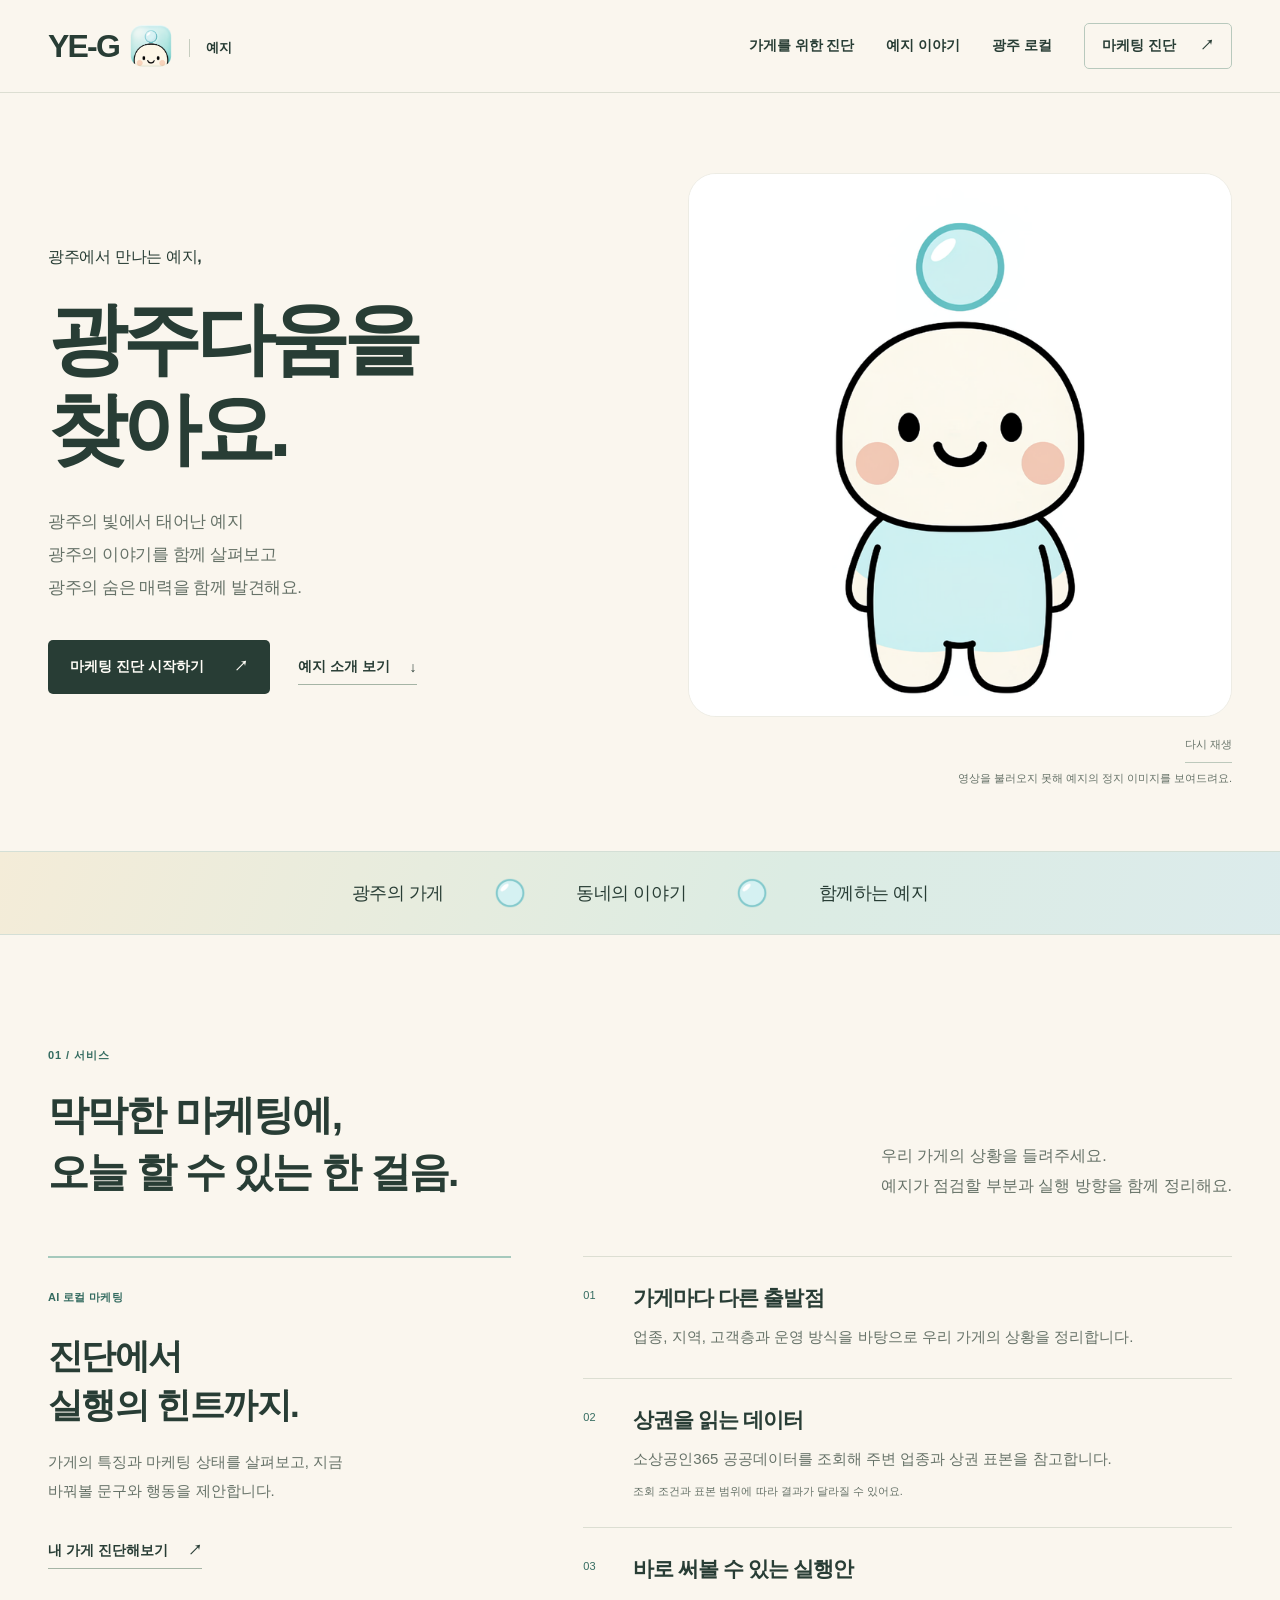
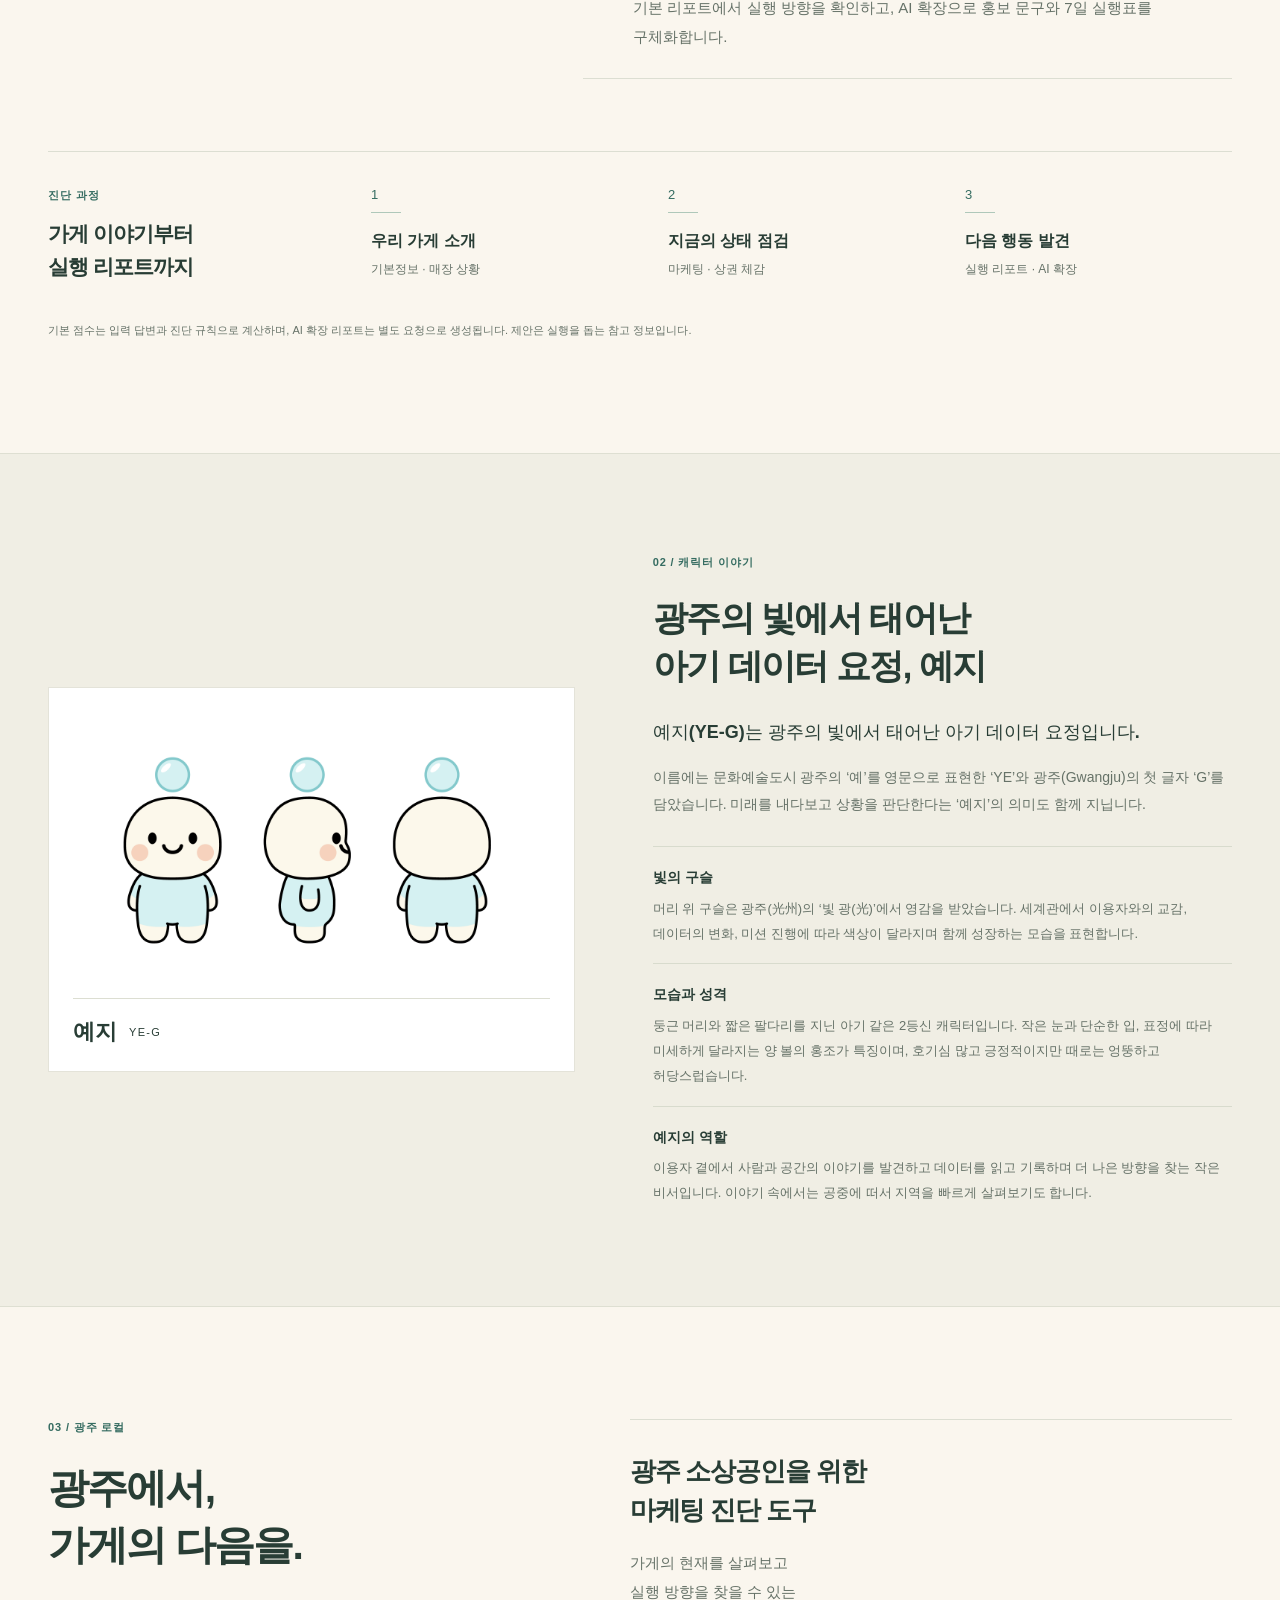
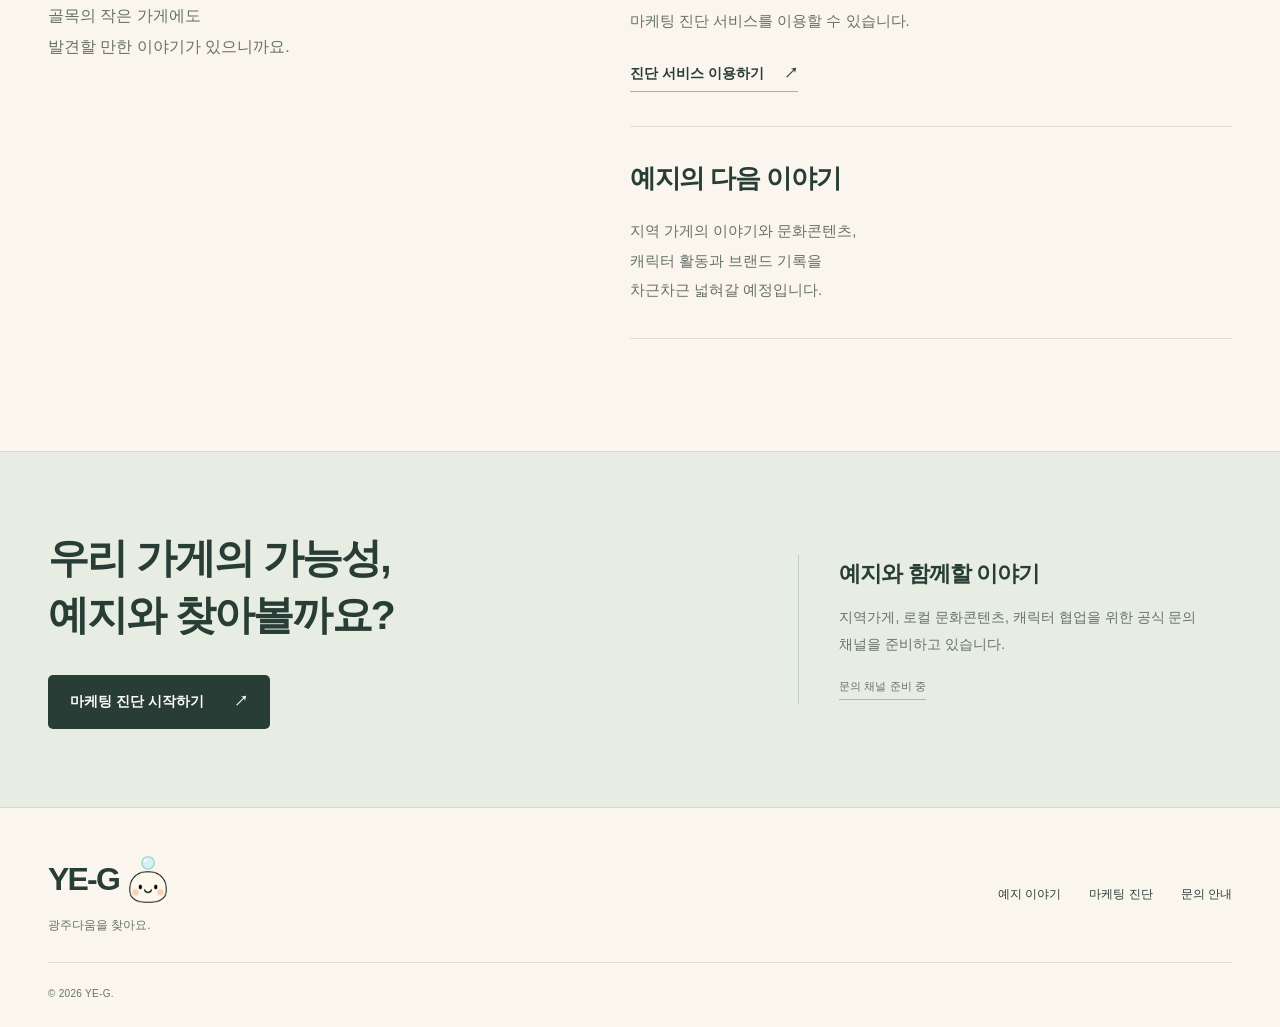
==== commit 6e64e3ba: "Use supplied final transparent YE-G header logo" ====
--- a/index.html
+++ b/index.html
@@ -22,7 +22,7 @@
   <a class="skip-link" href="#main">본문으로 바로가기</a>
   <header class="site-header">
     <div class="header-inner wrap">
-      <a href="/" class="wordmark" aria-label="예지 YE-G 홈">YE-G<img class="wordmark-face" src="/assets/brand/ye-g-face-transparent.png" alt="" width="38" height="48"><small>예지</small></a>
+      <a href="/" class="wordmark" aria-label="예지 YE-G 홈">YE-G<img class="wordmark-face" src="/assets/brand/ye-g-header-logo.png" alt="" width="44" height="44"><small>예지</small></a>
       <button class="menu-toggle" type="button" data-menu-toggle aria-expanded="false" aria-controls="site-navigation">메뉴 <span aria-hidden="true">☰</span></button>
       <nav id="site-navigation" data-navigation aria-label="주 메뉴">
         <a href="#service">가게를 위한 진단</a>
--- a/styles/site.css
+++ b/styles/site.css
@@ -29,6 +29,7 @@
 .header-inner { height: 92px; display: flex; align-items: center; justify-content: space-between; gap: 24px; }
 .wordmark { display: inline-flex; align-items: center; font-size: 32px; letter-spacing: -1.8px; font-weight: 850; white-space: nowrap; }
 .wordmark-face { width: 38px; height: 48px; object-fit: contain; margin-left: 10px; flex: none; }
+.site-header .wordmark-face { width: 44px; height: 44px; }
 .wordmark small { font-size: 13px; letter-spacing: 0; margin: 4px 0 0 16px; padding-left: 16px; border-left: 1px solid #c6cdbf; font-weight: 600; }
 .site-header nav { display: flex; align-items: center; gap: 32px; font-size: 14px; font-weight: 600; }
 .site-header nav a:not(.nav-cta):hover, .site-footer nav a:hover { color: var(--mint-dark); text-decoration: underline; text-underline-offset: 6px; }
@@ -144,6 +145,7 @@
   .header-inner { height: 78px; }
   .wordmark { font-size: 28px; }
   .wordmark-face { width: 32px; height: 40px; margin-left: 8px; }
+  .site-header .wordmark-face { width: 36px; height: 36px; }
   .wordmark small { font-size: 12px; margin-left: 12px; padding-left: 12px; }
   .menu-toggle { display: flex; align-items: center; gap: 12px; min-height: 44px; padding: 10px 0 10px 12px; background: transparent; border: 0; font-size: 13px; }
   .site-header nav { display: none; position: absolute; top: 77px; left: 0; right: 0; background: var(--paper); padding: 18px 20px 24px; border-bottom: 1px solid var(--line); gap: 0; }
